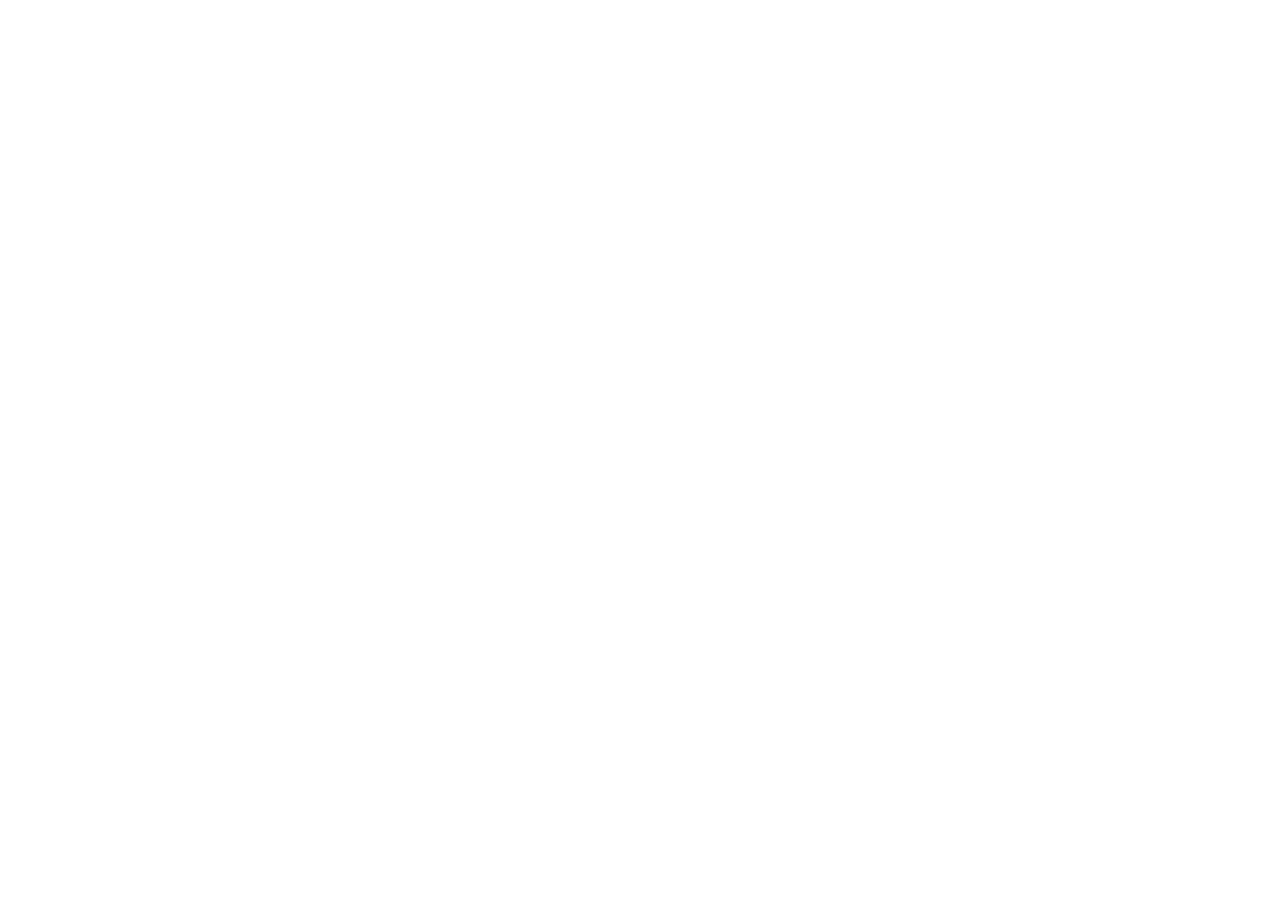
==== index.html @ 1ddd17b0 "initial commit" ====
<!doctype html>
<html>
<head>
	<meta charset="utf-8">
	<title>Template</title>
	<meta name="viewport" content="width=device-width, initial-scale=1">
	<meta name="format-detection" content="telephone=no">
	<!-- theme color for android 5.0 -->
	<meta name="theme-color" content="#fff"> 
	<!-- <meta name="viewport" content="width=1200"> -->
	<!-- <meta name="viewport" content="initial-scale=1, user-scalable=no"> -->
	<link rel="stylesheet" media="all" href="css/screen.css" >
	<!--[if IE]><script src="js/html5shiv.js"></script><![endif]-->
</head>
<body>
<!-- BEGIN  out-->
<div class="out">

</div>
<!-- END out-->
<!-- load scripts -->
<script src="js/lib/head.js" data-headjs-load="js/init.js"></script>
</body>
</html>
---- css/screen.css ----
html, body, div, span, applet, object, iframe, h1, h2, h3, h4, h5, h6, p, blockquote, pre, a, abbr, acronym, address, big, cite, code, del, dfn, em, img, ins, kbd, q, s, samp, small, strike, strong, sub, sup, tt, var, b, u, i, center, dl, dt, dd, ol, ul, li, fieldset, form, label, legend, table, caption, tbody, tfoot, thead, tr, th, td, article, aside, canvas, details, embed, figure, figcaption, footer, header, hgroup, menu, nav, output, ruby, section, summary, time, mark, audio, video { margin: 0; padding: 0; border: 0; vertical-align: baseline; }

body, html { height: 100%; }

img, fieldset, a img { border: none; }

input[type="text"], input[type="email"], input[type="tel"], textarea { -webkit-appearance: none; }

input[type="submit"], button { cursor: pointer; }
input[type="submit"]::-moz-focus-inner, button::-moz-focus-inner { padding: 0; border: 0; }

textarea { overflow: auto; }

input, button { margin: 0; padding: 0; border: 0; }

div, input, textarea, select, button, h1, h2, h3, h4, h5, h6, a, span, a:focus { outline: none; }

ul, ol { list-style-type: none; }

@media only screen and (min-device-width: 320px) and (max-device-width: 480px) { * { -webkit-text-size-adjust: none; } }
table { border-spacing: 0; border-collapse: collapse; width: 100%; }

body { font-family: Arial, sans-serif; font-size: 12px; line-height: 1.4; }

.l { *zoom: 1; }
.l:after { content: " "; display: table; clear: both; }
.l .l-col1 { float: left; width: 20%; }
.l .l-col2 { float: right; width: 70%; }
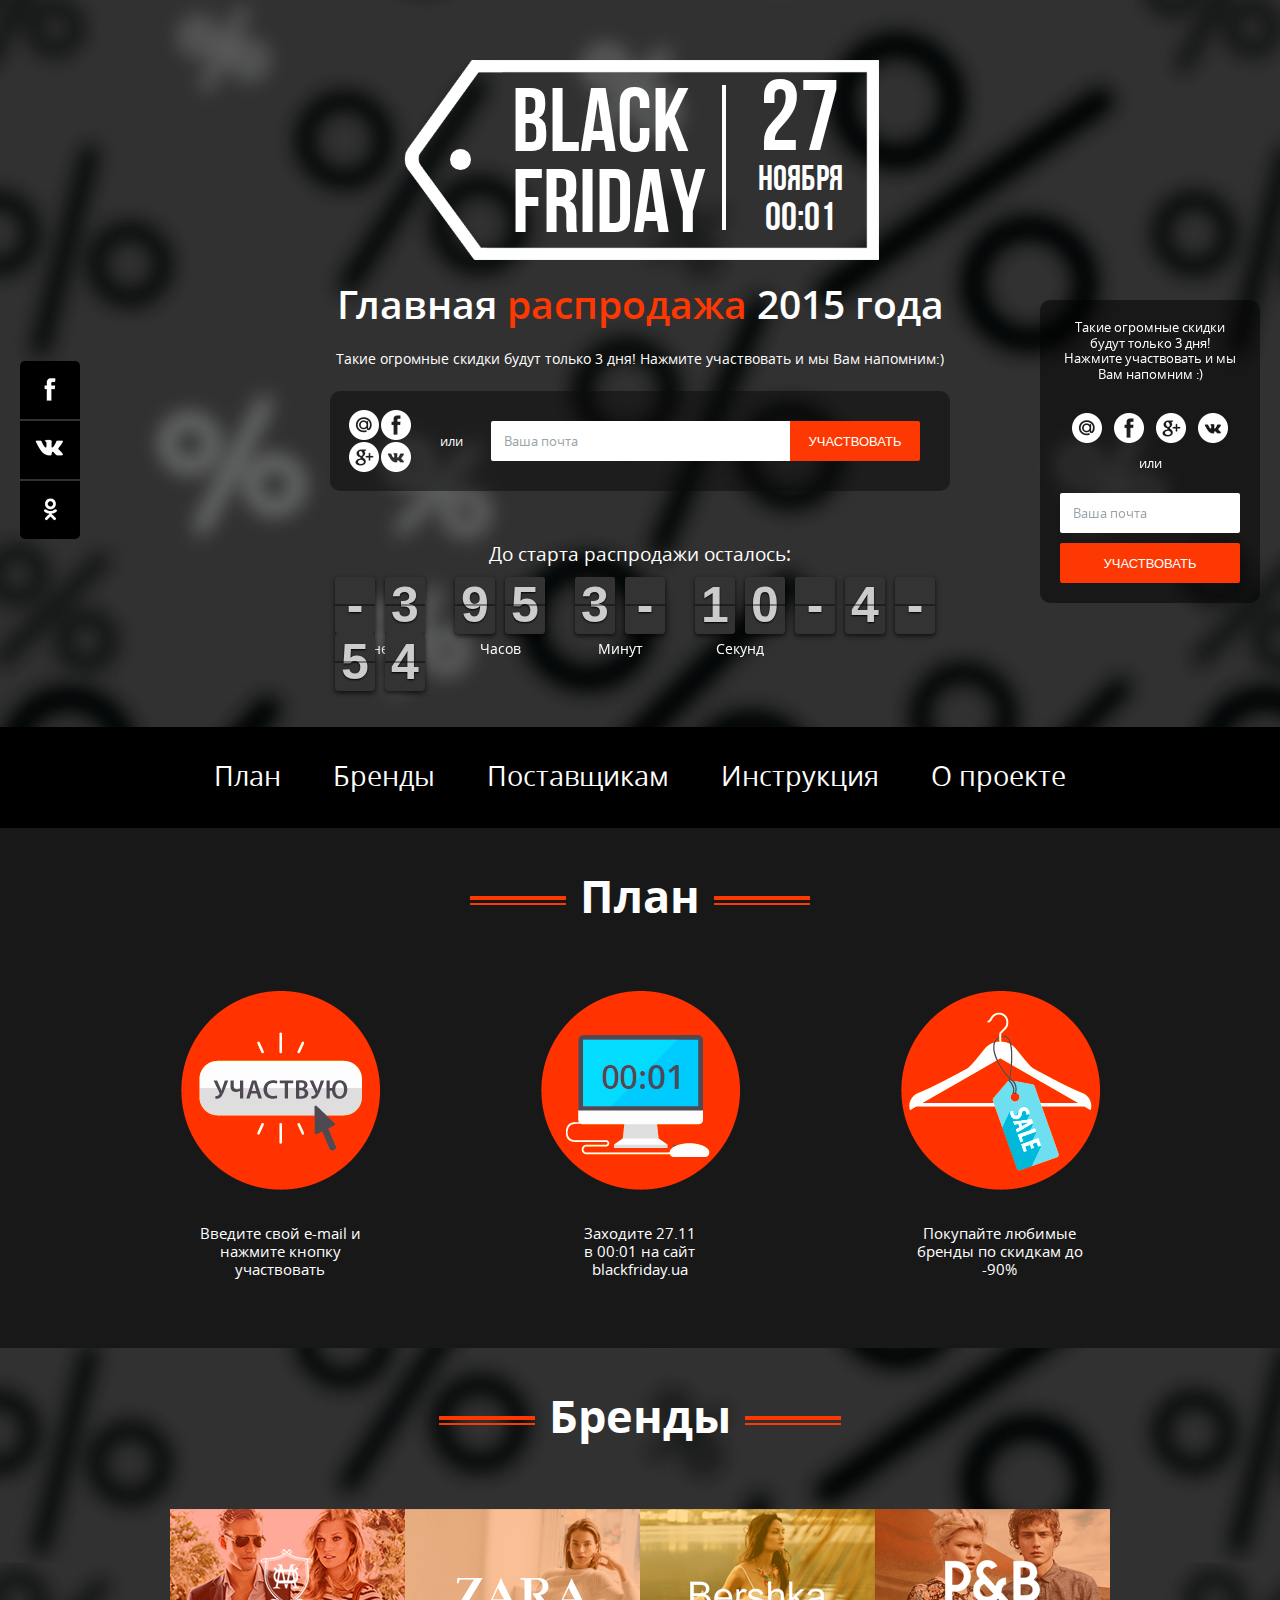
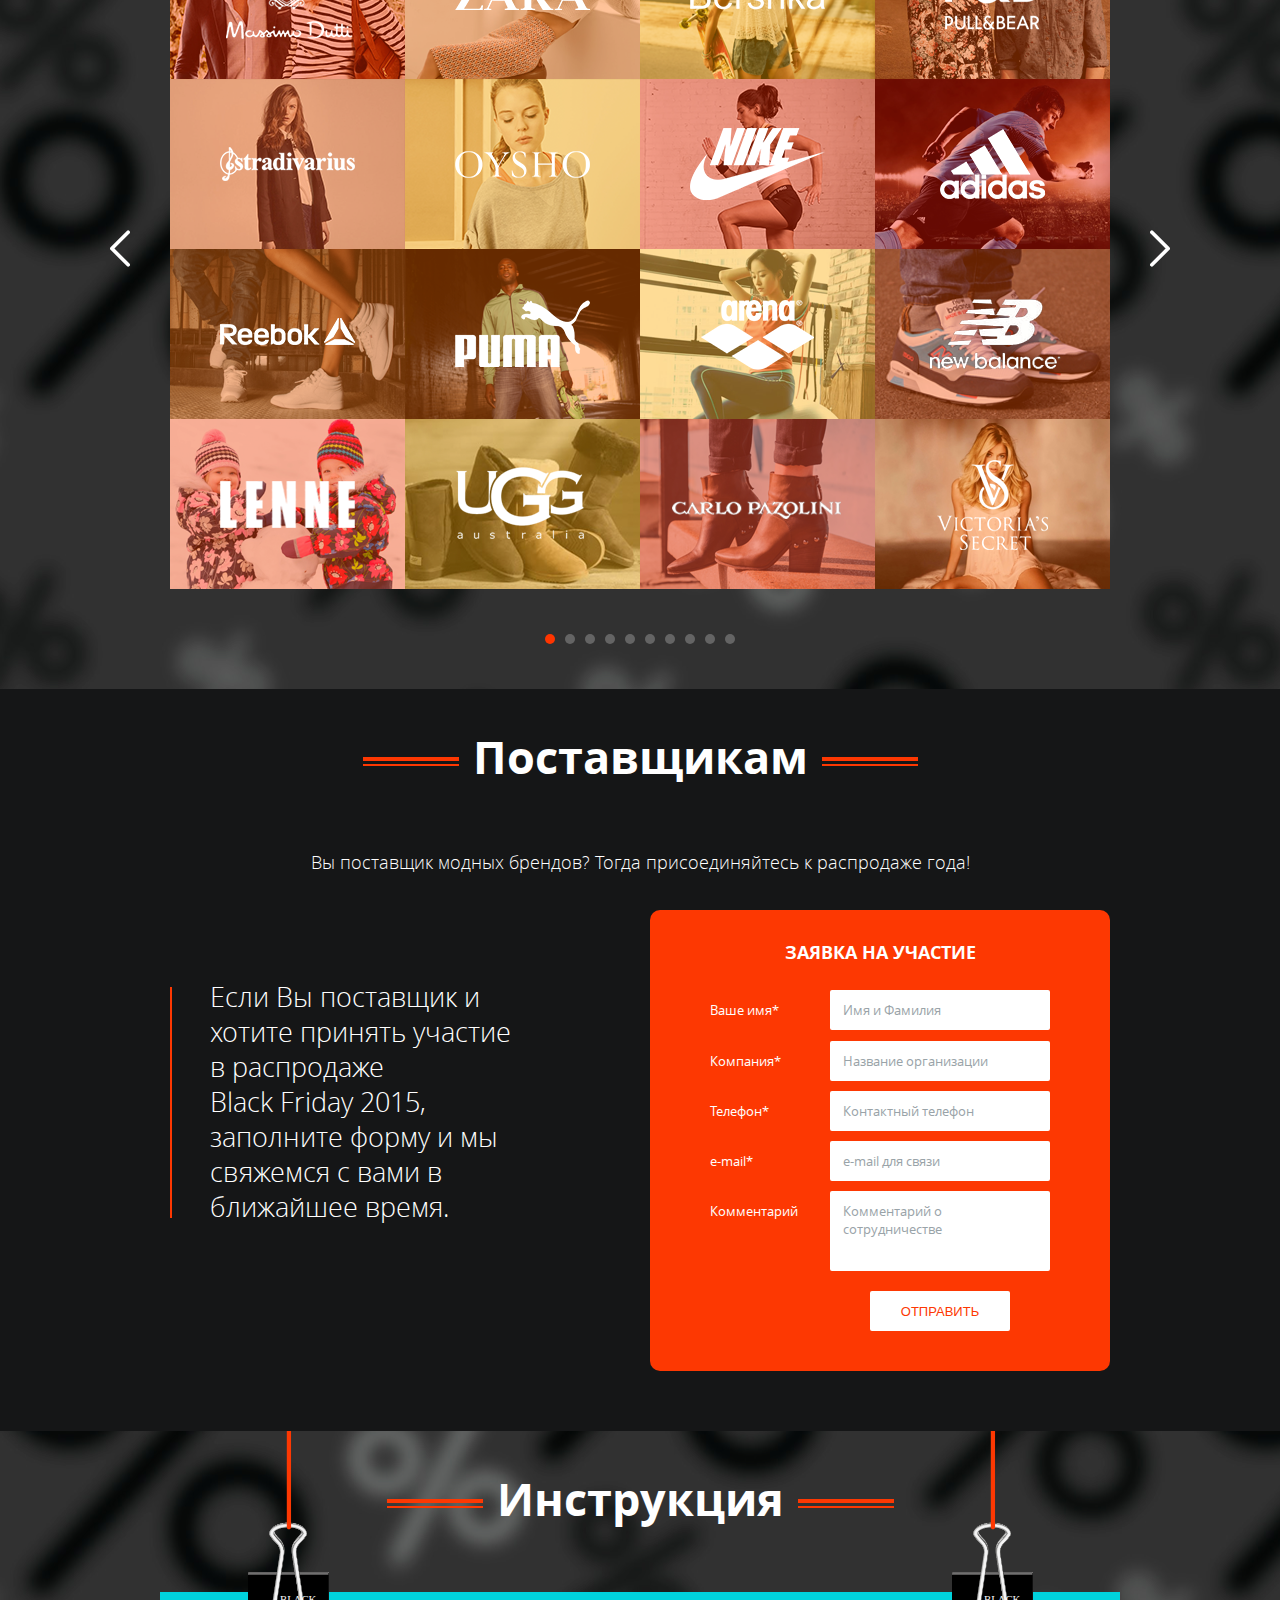
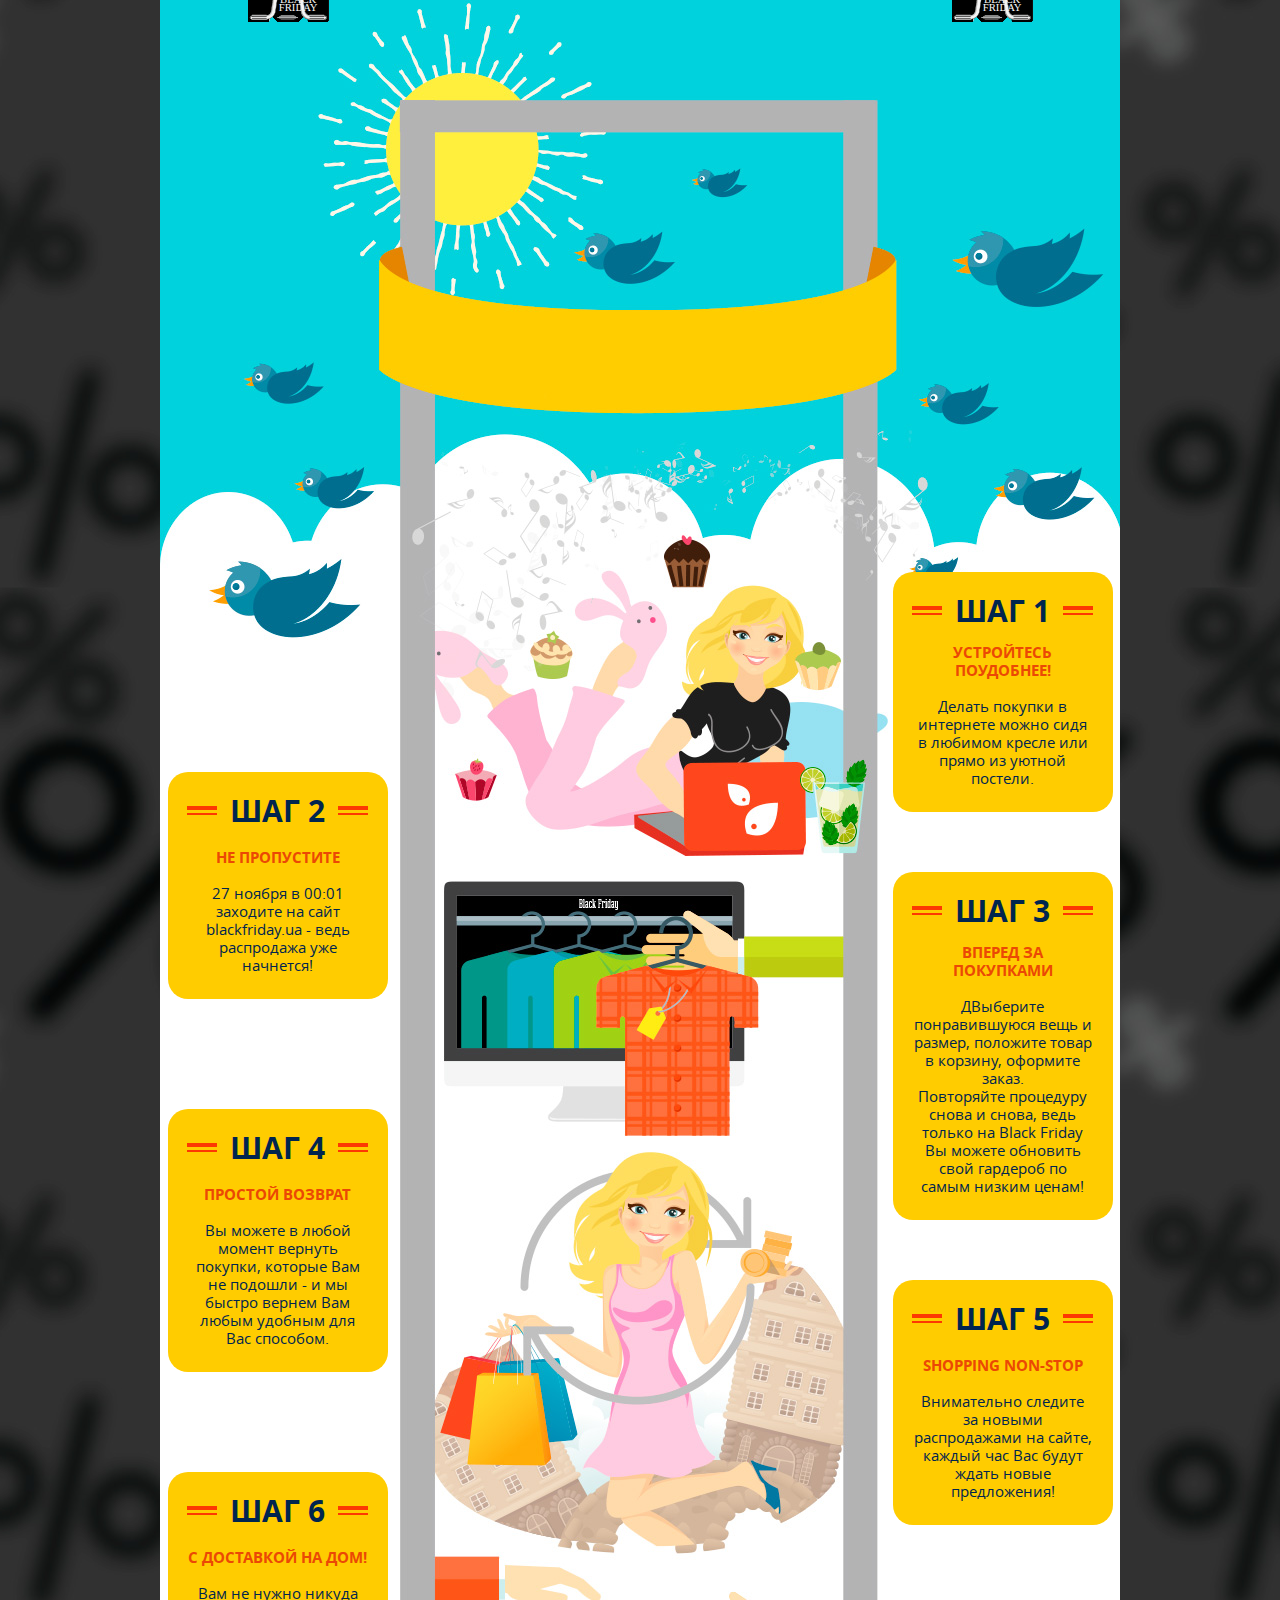
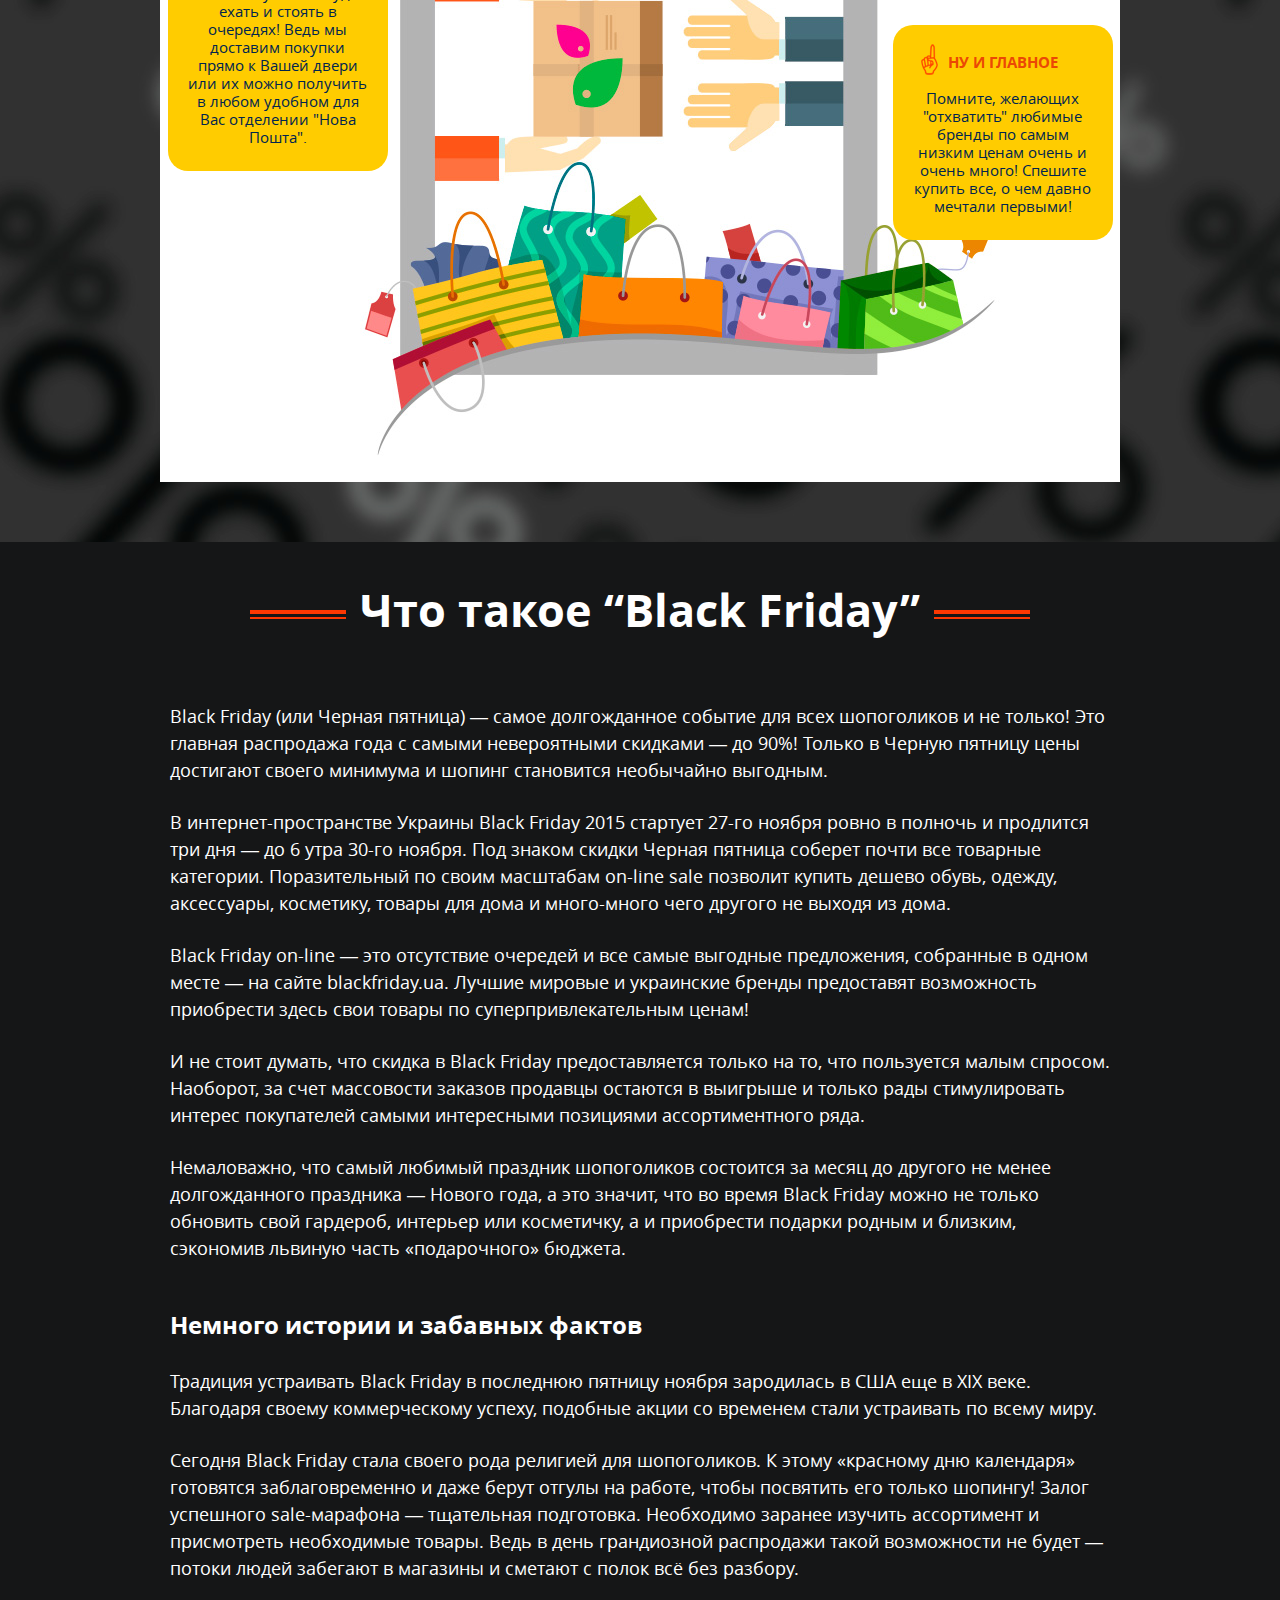
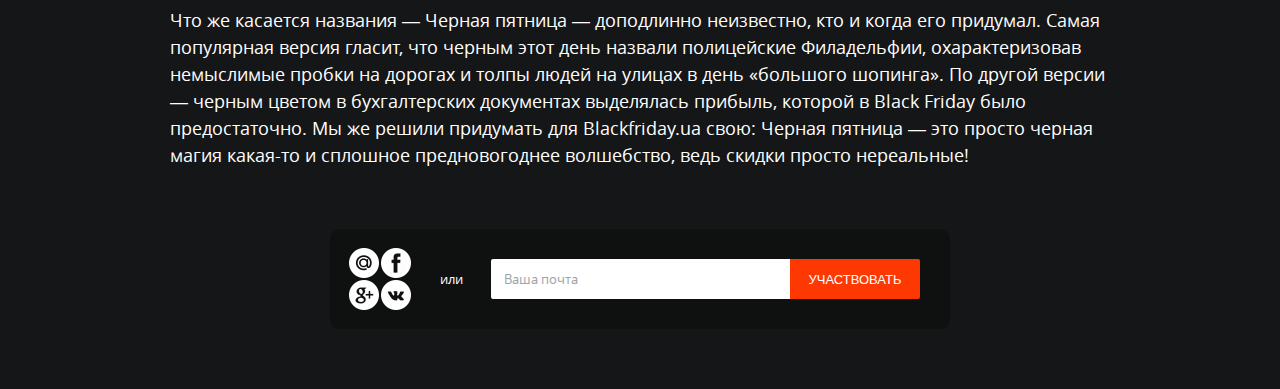
==== commit e40cca39: "upd" ====
--- a/index.html
+++ b/index.html
@@ -9,13 +9,1302 @@
 	<meta name="theme-color" content="#fff"> 
 	<!-- <meta name="viewport" content="width=1200"> -->
 	<!-- <meta name="viewport" content="initial-scale=1, user-scalable=no"> -->
+	<link rel="stylesheet" media="all" href="css/flipclock.css" >
 	<link rel="stylesheet" media="all" href="css/screen.css" >
 	<!--[if IE]><script src="js/html5shiv.js"></script><![endif]-->
 </head>
 <body>
 <!-- BEGIN  out-->
 <div class="out">
+	<section class="promo js-anchor">
+		<div class="inner">
+			<div class="sticker">
+				<div class="sticker__inner">
+					<span class="sticker__text">Black<br>friday</span>
+					<div class="sticker__info">
+						<span>27</span>
+						<small>ноября</small>
+						<time>00:01</time>
+					</div>
+				</div>				
+			</div>
+			<div class="promo__inner">
+				<div class="promo__title">Главная <span>распродажа</span> 2015 года</div>
+				<p>Такие огромные скидки будут только 3 дня! Нажмите участвовать и мы Вам напомним:)</p>
+				<div class="share">
+					<div class="share__social">
+						<ul class="social">
+							<li><a href="#" class="is-mail"></a></li>
+							<li><a href="#" class="is-fb"></a></li>
+							<li><a href="#" class="is-gp"></a></li>
+							<li><a href="#" class="is-vk"></a></li>
+						</ul>						
+						<span class="share__label">или</span>
+					</div>					
+					<div class="share__form">
+						<form action="">
+							<input type="text" class="input" placeholder="Ваша почта">
+							<button class="btn btn_orange">Участвовать</button>
+						</form>
+					</div>
+				</div>
+				<div class="m-counter">
+					<span class="m-counter__text">До старта распродажи осталось:</span>
+					<div class="m-counter__timer">
+						<div class="js-clock"></div>
+					</div>
+				</div>
+			</div>
+		</div>
+	</section>
+	<header class="header js-fixed-nav">
+		<div class="header__inner js-fixed-nav-in">
+			<nav class="nav">
+				<ul>
+					<li><a href="#" class="js-anchor-link" data-id="plans">План</a></li>
+					<li><a href="#" class="js-anchor-link" data-id="brends">Бренды</a></li>
+					<li><a href="#" class="js-anchor-link" data-id="provider">Поставщикам</a></li>
+					<li><a href="#" class="js-anchor-link" data-id="instruction">Инструкция</a></li>
+					<li><a href="#" class="js-anchor-link" data-id="info">О проекте</a></li>
+				</ul>
+			</nav>
+		</div>
+	</header>
+	<section class="plans js-anchor" data-anchor="plans">
+		<div class="inner">
+			<div class="title"><span>План</span></div>
+			<ul class="plans__info">
+				<li>
+					<i class="is-btn"></i>
+					<span>Введите свой e-mail и нажмите кнопку участвовать</span>
+				</li>
+				<li>
+					<i class="is-site"></i>
+					<span>Заходите 27.11</span>
+					<span>в 00:01 на сайт blackfriday.ua</span>
+				</li>
+				<li>
+					<i class="is-sale"></i>
+					<span>Покупайте любимые бренды по скидкам до -90%</span>
+				</li>
+			</ul>
+		</div>
+	</section>
+	<section class="brends js-anchor" data-anchor="brends">
+		<div class="inner">			
+			<div class="title"><span>Бренды</span></div>
+			<div class="slider js-slider">
+				<div class="slide">
+					<div class="partner">
+						<a href="#" class="partner__inner">
+							<img data-lazy="img/1. Massimo Dutti.png" alt="">
+							<div class="partner__center"><i class="is-dutti"></i></div>
+						</a>
+					</div>
+					<div class="partner">
+						<a href="#" class="partner__inner">
+							<img data-lazy="img/5. Stradivarius.png" alt="">
+							<div class="partner__center"><i class="is-stradivarius"></i></div>
+						</a>
+					</div>
+					<div class="partner">
+						<a href="#" class="partner__inner">
+							<img data-lazy="img/9. Reebok.png" alt="">
+							<div class="partner__center"><i class="is-reebok"></i></div>
+						</a>
+					</div>
+					<div class="partner">
+						<a href="#" class="partner__inner">
+							<img data-lazy="img/13.Lenne.png" alt="">
+							<div class="partner__center"><i class="is-lenne"></i></div>
+						</a>
+					</div>
+				</div>
+				<div class="slide">
+					<div class="partner">
+						<a href="#" class="partner__inner">
+							<img data-lazy="img/2. Zara.png" alt="">
+							<div class="partner__center"><i class="is-zara"></i></div>
+						</a>
+					</div>
+					<div class="partner">
+						<a href="#" class="partner__inner">
+							<img data-lazy="img/6.Oysho.png" alt="">
+							<div class="partner__center"><i class="is-oysho"></i></div>
+						</a>
+					</div>
+					<div class="partner">
+						<a href="#" class="partner__inner">
+							<img data-lazy="img/10. Puma.png" alt="">
+							<div class="partner__center"><i class="is-puma"></i></div>
+						</a>
+					</div>
+					<div class="partner">
+						<a href="#" class="partner__inner">
+							<img data-lazy="img/14. Ugg australia.png" alt="">
+							<div class="partner__center"><i class="is-ugg"></i></div>
+						</a>
+					</div>
+				</div>
+				<div class="slide">
+					<div class="partner">
+						<a href="#" class="partner__inner">
+							<img data-lazy="img/3. Bershka.png" alt="">
+							<div class="partner__center"><i class="is-bershka"></i></div>
+						</a>
+					</div>
+					<div class="partner">
+						<a href="#" class="partner__inner">
+							<img data-lazy="img/7.Nike.png" alt="">
+							<div class="partner__center"><i class="is-nike"></i></div>
+						</a>
+					</div>
+					<div class="partner">
+						<a href="#" class="partner__inner">
+							<img data-lazy="img/11. Arena.png" alt="">
+							<div class="partner__center"><i class="is-arena"></i></div>
+						</a>
+					</div>
+					<div class="partner">
+						<a href="#" class="partner__inner">
+							<img data-lazy="img/15. Carlo Pazolini.png" alt="">
+							<div class="partner__center"><i class="is-carlo"></i></div>
+						</a>
+					</div>
+				</div>
+				<div class="slide">
+					<div class="partner">
+						<a href="#" class="partner__inner">
+							<img data-lazy="img/4.Pull & Bear.png" alt="">
+							<div class="partner__center"><i class="is-pb"></i></div>
+						</a>
+					</div>
+					<div class="partner">
+						<a href="#" class="partner__inner">
+							<img data-lazy="img/8. Adidas.png" alt="">
+							<div class="partner__center"><i class="is-adidas"></i></div>
+						</a>
+					</div>
+					<div class="partner">
+						<a href="#" class="partner__inner">
+							<img data-lazy="img/12. New Balance.png" alt="">
+							<div class="partner__center"><i class="is-nb"></i></div>
+						</a>
+					</div>
+					<div class="partner">
+						<a href="#" class="partner__inner">
+							<img data-lazy="img/16. Victoria's Secret.png" alt="">
+							<div class="partner__center"><i class="is-secret"></i></div>
+						</a>
+					</div>
+				</div>
+				<div class="slide">
+					<div class="partner">
+						<a href="#" class="partner__inner">
+							<img data-lazy="img/1. Piazza Italia.png" alt="">
+							<div class="partner__center"><i class="is-piazza"></i></div>
+						</a>
+					</div>
+					<div class="partner">
+						<a href="#" class="partner__inner">
+							<img data-lazy="img/5. Abercrombie _ Fitch.png" alt="">
+							<div class="partner__center"><i class="is-abercrombie"></i></div>
+						</a>
+					</div>
+					<div class="partner">
+						<a href="#" class="partner__inner">
+							<img data-lazy="img/9. Loreal.png" alt="">
+							<div class="partner__center"><i class="is-loreal"></i></div>
+						</a>
+					</div>
+					<div class="partner">
+						<a href="#" class="partner__inner">
+							<img data-lazy="img/13. Crocs.png" alt="">
+							<div class="partner__center"><i class="is-crocs"></i></div>
+						</a>
+					</div>
+				</div>
+				<div class="slide">
+					<div class="partner">
+						<a href="#" class="partner__inner">
+							<img data-lazy="img/2. Chicco.png" alt="">
+							<div class="partner__center"><i class="is-chicco"></i></div>
+						</a>
+					</div>
+					<div class="partner">
+						<a href="#" class="partner__inner">
+							<img data-lazy="img/6. Sassofono.png" alt="">
+							<div class="partner__center"><i class="is-sassofono"></i></div>
+						</a>
+					</div>
+					<div class="partner">
+						<a href="#" class="partner__inner">
+							<img data-lazy="img/10. Iren Klairie.png" alt="">
+							<div class="partner__center"><i class="is-iren"></i></div>
+						</a>
+					</div>
+					<div class="partner">
+						<a href="#" class="partner__inner">
+							<img data-lazy="img/14. Collumbia.png" alt="">
+							<div class="partner__center"><i class="is-collumbia"></i></div>
+						</a>
+					</div>
+				</div>
+				<div class="slide">
+					<div class="partner">
+						<a href="#" class="partner__inner">
+							<img data-lazy="img/3. timberland.png" alt="">
+							<div class="partner__center"><i class="is-timberland"></i></div>
+						</a>
+					</div>
+					<div class="partner">
+						<a href="#" class="partner__inner">
+							<img data-lazy="img/7. Intertop.png" alt="">
+							<div class="partner__center"><i class="is-intertop"></i></div>
+						</a>
+					</div>
+					<div class="partner">
+						<a href="#" class="partner__inner">
+							<img data-lazy="img/11. a.Tan.png" alt="">
+							<div class="partner__center"><i class="is-tan"></i></div>
+						</a>
+					</div>
+					<div class="partner">
+						<a href="#" class="partner__inner">
+							<img data-lazy="img/15. Merrell.png" alt="">
+							<div class="partner__center"><i class="is-merrell"></i></div>
+						</a>
+					</div>
+				</div>
+				<div class="slide">
+					<div class="partner">
+						<a href="#" class="partner__inner">
+							<img data-lazy="img/4. Tommy Hilfiger.png" alt="">
+							<div class="partner__center"><i class="is-tommy"></i></div>
+						</a>
+					</div>
+					<div class="partner">
+						<a href="#" class="partner__inner">
+							<img data-lazy="img/8. walker.png" alt="">
+							<div class="partner__center"><i class="is-walker"></i></div>
+						</a>
+					</div>
+					<div class="partner">
+						<a href="#" class="partner__inner">
+							<img data-lazy="img/12. milavitsa.png" alt="">
+							<div class="partner__center"><i class="is-milavitsa"></i></div>
+						</a>
+					</div>
+					<div class="partner">
+						<a href="#" class="partner__inner">
+							<img data-lazy="img/16. CAT.png" alt="">
+							<div class="partner__center"><i class="is-cat"></i></div>
+						</a>
+					</div>
+				</div>
+				<div class="slide">
+					<div class="partner">
+						<a href="#" class="partner__inner">
+							<img data-lazy="img/1. Tally Weijl.png" alt="">
+							<div class="partner__center"><i class="is-tally"></i></div>
+						</a>
+					</div>
+					<div class="partner">
+						<a href="#" class="partner__inner">
+							<img data-lazy="img/5.Naturino.png" alt="">
+							<div class="partner__center"><i class="is-naturino"></i></div>
+						</a>
+					</div>
+					<div class="partner">
+						<a href="#" class="partner__inner">
+							<img data-lazy="img/9. Guess.png" alt="">
+							<div class="partner__center"><i class="is-guess"></i></div>
+						</a>
+					</div>
+					<div class="partner">
+						<a href="#" class="partner__inner">
+							<img data-lazy="img/13. Lipinskaya Brand.png" alt="">
+							<div class="partner__center"><i class="is-lb"></i></div>
+						</a>
+					</div>
+				</div>
+				<div class="slide">
+					<div class="partner">
+						<a href="#" class="partner__inner">
+							<img data-lazy="img/2. Marks _ Spencer.png" alt="">
+							<div class="partner__center"><i class="is-marks"></i></div>
+						</a>
+					</div>
+					<div class="partner">
+						<a href="#" class="partner__inner">
+							<img data-lazy="img/6. Blizzarini.png" alt="">
+							<div class="partner__center"><i class="is-blizzarini"></i></div>
+						</a>
+					</div>
+					<div class="partner">
+						<a href="#" class="partner__inner">
+							<img data-lazy="img/10. Red Valentino.png" alt="">
+							<div class="partner__center"><i class="is-red"></i></div>
+						</a>
+					</div>
+					<div class="partner">
+						<a href="#" class="partner__inner">
+							<img data-lazy="img/14. BGL.png" alt="">
+							<div class="partner__center"><i class="is-bgl"></i></div>
+						</a>
+					</div>
+				</div>
+				<div class="slide">
+					<div class="partner">
+						<a href="#" class="partner__inner">
+							<img data-lazy="img/3. Diesel.png" alt="">
+							<div class="partner__center"><i class="is-diesel"></i></div>
+						</a>
+					</div>
+					<div class="partner">
+						<a href="#" class="partner__inner">
+							<img data-lazy="img/7. LIU JO.png" alt="">
+							<div class="partner__center"><i class="is-liu"></i></div>
+						</a>
+					</div>
+					<div class="partner">
+						<a href="#" class="partner__inner">
+							<img data-lazy="img/11. Giorgio Ferretti.png" alt="">
+							<div class="partner__center"><i class="is-giorgio"></i></div>
+						</a>
+					</div>
+					<div class="partner">
+						<a href="#" class="partner__inner">
+							<img data-lazy="img/15. Arber.png" alt="">
+							<div class="partner__center"><i class="is-arber"></i></div>
+						</a>
+					</div>
+				</div>
+				<div class="slide">
+					<div class="partner">
+						<a href="#" class="partner__inner">
+							<img data-lazy="img/4. Lupilu.png" alt="">
+							<div class="partner__center"><i class="is-lupilu"></i></div>
+						</a>
+					</div>
+					<div class="partner">
+						<a href="#" class="partner__inner">
+							<img data-lazy="img/8. Emporio Armani.png" alt="">
+							<div class="partner__center"><i class="is-emporio"></i></div>
+						</a>
+					</div>
+					<div class="partner">
+						<a href="#" class="partner__inner">
+							<img data-lazy="img/12. KRISSTEL.png" alt="">
+							<div class="partner__center"><i class="is-krisstel"></i></div>
+						</a>
+					</div>
+					<div class="partner">
+						<a href="#" class="partner__inner">
+							<img data-lazy="img/16. Ice Peak.png" alt="">
+							<div class="partner__center"><i class="is-icepeak"></i></div>
+						</a>
+					</div>
+				</div>
+				<div class="slide">
+					<div class="partner">
+						<a href="#" class="partner__inner">
+							<img data-lazy="img/1. oodji.png" alt="">
+							<div class="partner__center"><i class="is-oodji"></i></div>
+						</a>
+					</div>
+					<div class="partner">
+						<a href="#" class="partner__inner">
+							<img data-lazy="img/5. Blackstone.png" alt="">
+							<div class="partner__center"><i class="is-blackstone"></i></div>
+						</a>
+					</div>
+					<div class="partner">
+						<a href="#" class="partner__inner">
+							<img data-lazy="img/9.Bvlgari.png" alt="">
+							<div class="partner__center"><i class="is-bulgari"></i></div>
+						</a>
+					</div>
+					<div class="partner">
+						<a href="#" class="partner__inner">
+							<img data-lazy="img/13. Rieker.png" alt="">
+							<div class="partner__center"><i class="is-rieker"></i></div>
+						</a>
+					</div>
+				</div>
+				<div class="slide">
+					<div class="partner">
+						<a href="#" class="partner__inner">
+							<img data-lazy="img/2. Savage.png" alt="">
+							<div class="partner__center"><i class="is-savage"></i></div>
+						</a>
+					</div>
+					<div class="partner">
+						<a href="#" class="partner__inner">
+							<img data-lazy="img/6. Vanzetti.png" alt="">
+							<div class="partner__center"><i class="is-vanzetti"></i></div>
+						</a>
+					</div>
+					<div class="partner">
+						<a href="#" class="partner__inner">
+							<img data-lazy="img/10. Versace.png" alt="">
+							<div class="partner__center"><i class="is-versace"></i></div>
+						</a>
+					</div>
+					<div class="partner">
+						<a href="#" class="partner__inner">
+							<img data-lazy="img/14. Respect.png" alt="">
+							<div class="partner__center"><i class="is-respect"></i></div>
+						</a>
+					</div>
+				</div>
+				<div class="slide">
+					<div class="partner">
+						<a href="#" class="partner__inner">
+							<img data-lazy="img/3. Waggon.png" alt="">
+							<div class="partner__center"><i class="is-waggon"></i></div>
+						</a>
+					</div>
+					<div class="partner">
+						<a href="#" class="partner__inner">
+							<img data-lazy="img/7. _ Other stories.png" alt="">
+							<div class="partner__center"><i class="is-other"></i></div>
+						</a>
+					</div>
+					<div class="partner">
+						<a href="#" class="partner__inner">
+							<img data-lazy="img/11. Enna Levoni.png" alt="">
+							<div class="partner__center"><i class="is-levoni"></i></div>
+						</a>
+					</div>
+					<div class="partner">
+						<a href="#" class="partner__inner">
+							<img data-lazy="img/15. ERKE.png" alt="">
+							<div class="partner__center"><i class="is-erke"></i></div>
+						</a>
+					</div>
+				</div>
+				<div class="slide">
+					<div class="partner">
+						<a href="#" class="partner__inner">
+							<img data-lazy="img/4. plato.png" alt="">
+							<div class="partner__center"><i class="is-plato"></i></div>
+						</a>
+					</div>
+					<div class="partner">
+						<a href="#" class="partner__inner">
+							<img data-lazy="img/8. Cos.png" alt="">
+							<div class="partner__center"><i class="is-cos"></i></div>
+						</a>
+					</div>
+					<div class="partner">
+						<a href="#" class="partner__inner">
+							<img data-lazy="img/12. Sauconi.png" alt="">
+							<div class="partner__center"><i class="is-sauconi"></i></div>
+						</a>
+					</div>
+					<div class="partner">
+						<a href="#" class="partner__inner">
+							<img data-lazy="img/16. Tamaris.png" alt="">
+							<div class="partner__center"><i class="is-tamaris"></i></div>
+						</a>
+					</div>
+				</div>
+				<div class="slide">
+					<div class="partner">
+						<a href="#" class="partner__inner">
+							<img data-lazy="img/1. miss sixty.png" alt="">
+							<div class="partner__center"><i class="is-miss"></i></div>
+						</a>
+					</div>
+					<div class="partner">
+						<a href="#" class="partner__inner">
+							<img data-lazy="img/5.Luminarc.png" alt="">
+							<div class="partner__center"><i class="is-luminarc"></i></div>
+						</a>
+					</div>
+					<div class="partner">
+						<a href="#" class="partner__inner">
+							<img data-lazy="img/9. Jhiva.png" alt="">
+							<div class="partner__center"><i class="is-jhiva"></i></div>
+						</a>
+					</div>
+					<div class="partner">
+						<a href="#" class="partner__inner">
+							<img data-lazy="img/9. Loreal.png" alt="">
+							<div class="partner__center"><i class="is-jadea"></i></div>
+						</a>
+					</div>
+				</div>
+				<div class="slide">
+					<div class="partner">
+						<a href="#" class="partner__inner">
+							<img data-lazy="img/2. Madoc.png" alt="">
+							<div class="partner__center"><i class="is-madoc"></i></div>
+						</a>
+					</div>
+					<div class="partner">
+						<a href="#" class="partner__inner">
+							<img data-lazy="img/6. Berghoff.png" alt="">
+							<div class="partner__center"><i class="is-berghoff"></i></div>
+						</a>
+					</div>
+					<div class="partner">
+						<a href="#" class="partner__inner">
+							<img data-lazy="img/10. Mustang.png" alt="">
+							<div class="partner__center"><i class="is-mustang"></i></div>
+						</a>
+					</div>
+					<div class="partner">
+						<a href="#" class="partner__inner">
+							<img data-lazy="img/14. Intimissim.png" alt="">
+							<div class="partner__center"><i class="is-intimissim"></i></div>
+						</a>
+					</div>
+				</div>
+				<div class="slide">
+					<div class="partner">
+						<a href="#" class="partner__inner">
+							<img data-lazy="img/3. Leather Country.png" alt="">
+							<div class="partner__center"><i class="is-leather"></i></div>
+						</a>
+					</div>
+					<div class="partner">
+						<a href="#" class="partner__inner">
+							<img data-lazy="img/7. Raslov.png" alt="">
+							<div class="partner__center"><i class="is-raslov"></i></div>
+						</a>
+					</div>
+					<div class="partner">
+						<a href="#" class="partner__inner">
+							<img data-lazy="img/11. Primal.png" alt="">
+							<div class="partner__center"><i class="is-primal"></i></div>
+						</a>
+					</div>
+					<div class="partner">
+						<a href="#" class="partner__inner">
+							<img data-lazy="img/15. VDone.png" alt="">
+							<div class="partner__center"><i class="is-vdone"></i></div>
+						</a>
+					</div>
+				</div>
+				<div class="slide">
+					<div class="partner">
+						<a href="#" class="partner__inner">
+							<img data-lazy="img/4. Jo' By Julia.png" alt="">
+							<div class="partner__center"><i class="is-julia"></i></div>
+						</a>
+					</div>
+					<div class="partner">
+						<a href="#" class="partner__inner">
+							<img data-lazy="img/8. Valery tex.png" alt="">
+							<div class="partner__center"><i class="is-valery"></i></div>
+						</a>
+					</div>
+					<div class="partner">
+						<a href="#" class="partner__inner">
+							<img data-lazy="img/12. Princess.png" alt="">
+							<div class="partner__center"><i class="is-princess"></i></div>
+						</a>
+					</div>
+					<div class="partner">
+						<a href="#" class="partner__inner">
+							<img data-lazy="img/16. Levi's.png" alt="">
+							<div class="partner__center"><i class="is-levis"></i></div>
+						</a>
+					</div>
+				</div>
+				<div class="slide">
+					<div class="partner">
+						<a href="#" class="partner__inner">
+							<img data-lazy="img/1.  Diva's.png" alt="">
+							<div class="partner__center"><i class="is-diva"></i></div>
+						</a>
+					</div>
+					<div class="partner">
+						<a href="#" class="partner__inner">
+							<img data-lazy="img/5. Keddo.png" alt="">
+							<div class="partner__center"><i class="is-keddo"></i></div>
+						</a>
+					</div>
+					<div class="partner">
+						<a href="#" class="partner__inner">
+							<img data-lazy="img/9. Devision.png" alt="">
+							<div class="partner__center"><i class="is-devision"></i></div>
+						</a>
+					</div>
+					<div class="partner">
+						<a href="#" class="partner__inner">
+							<img data-lazy="img/13. Karee.png" alt="">
+							<div class="partner__center"><i class="is-karree"></i></div>
+						</a>
+					</div>
+				</div>
+				<div class="slide">
+					<div class="partner">
+						<a href="#" class="partner__inner">
+							<img data-lazy="img/2. Elisabetta Frahchi.png" alt="">
+							<div class="partner__center"><i class="is-franchi"></i></div>
+						</a>
+					</div>
+					<div class="partner">
+						<a href="#" class="partner__inner">
+							<img data-lazy="img/6. Polaroid.png" alt="">
+							<div class="partner__center"><i class="is-polaroid"></i></div>
+						</a>
+					</div>
+					<div class="partner">
+						<a href="#" class="partner__inner">
+							<img data-lazy="img/10.George Krutienko.png" alt="">
+							<div class="partner__center"><i class="is-george"></i></div>
+						</a>
+					</div>
+					<div class="partner">
+						<a href="#" class="partner__inner">
+							<img data-lazy="img/14. MTF.png" alt="">
+							<div class="partner__center"><i class="is-mtf"></i></div>
+						</a>
+					</div>
+				</div>
+				<div class="slide">
+					<div class="partner">
+						<a href="#" class="partner__inner">
+							<img data-lazy="img/3. Sebastiano.png" alt="">
+							<div class="partner__center"><i class="is-sebastiano"></i></div>
+						</a>
+					</div>
+					<div class="partner">
+						<a href="#" class="partner__inner">
+							<img data-lazy="img/7. Undo.png" alt="">
+							<div class="partner__center"><i class="is-undo"></i></div>
+						</a>
+					</div>
+					<div class="partner">
+						<a href="#" class="partner__inner">
+							<img data-lazy="img/11. Palvira.png" alt="">
+							<div class="partner__center"><i class="is-palvira"></i></div>
+						</a>
+					</div>
+					<div class="partner">
+						<a href="#" class="partner__inner">
+							<img data-lazy="img/15. Проминь-.png" alt="">
+							<div class="partner__center"><i class="is-promin"></i></div>
+						</a>
+					</div>
+				</div>
+				<div class="slide">
+					<div class="partner">
+						<a href="#" class="partner__inner">
+							<img data-lazy="img/4. Missoni.png" alt="">
+							<div class="partner__center"><i class="is-missoni"></i></div>
+						</a>
+					</div>
+					<div class="partner">
+						<a href="#" class="partner__inner">
+							<img data-lazy="img/8. Eze.png" alt="">
+							<div class="partner__center"><i class="is-eze"></i></div>
+						</a>
+					</div>
+					<div class="partner">
+						<a href="#" class="partner__inner">
+							<img data-lazy="img/12. El-Mira.png" alt="">
+							<div class="partner__center"><i class="is-elmira"></i></div>
+						</a>
+					</div>
+					<div class="partner">
+						<a href="#" class="partner__inner">
+							<img data-lazy="img/16.  PHILIPPE MATIGNON.png" alt="">
+							<div class="partner__center"><i class="is-philippe"></i></div>
+						</a>
+					</div>
+				</div>
+				<div class="slide">
+					<div class="partner">
+						<a href="#" class="partner__inner">
+							<img data-lazy="img/1. Kilah.png" alt="">
+							<div class="partner__center"><i class="is-kilah"></i></div>
+						</a>
+					</div>
+					<div class="partner">
+						<a href="#" class="partner__inner">
+							<img data-lazy="img/5. Rinascimento.png" alt="">
+							<div class="partner__center"><i class="is-rina"></i></div>
+						</a>
+					</div>
+					<div class="partner">
+						<a href="#" class="partner__inner">
+							<img data-lazy="img/9. Ruta-S-.png" alt="">
+							<div class="partner__center"><i class="is-ruta"></i></div>
+						</a>
+					</div>
+					<div class="partner">
+						<a href="#" class="partner__inner">
+							<img data-lazy="img/13. Issa plus.png" alt="">
+							<div class="partner__center"><i class="is-issa"></i></div>
+						</a>
+					</div>
+				</div>
+				<div class="slide">
+					<div class="partner">
+						<a href="#" class="partner__inner">
+							<img data-lazy="img/2. Energie.png" alt="">
+							<div class="partner__center"><i class="is-energie"></i></div>
+						</a>
+					</div>
+					<div class="partner">
+						<a href="#" class="partner__inner">
+							<img data-lazy="img/6. Home Line.png" alt="">
+							<div class="partner__center"><i class="is-homeline"></i></div>
+						</a>
+					</div>
+					<div class="partner">
+						<a href="#" class="partner__inner">
+							<img data-lazy="img/10. Chasovnikova.png" alt="">
+							<div class="partner__center"><i class="is-chasovnikova"></i></div>
+						</a>
+					</div>
+					<div class="partner">
+						<a href="#" class="partner__inner">
+							<img data-lazy="img/14. Time of style.png" alt="">
+							<div class="partner__center"><i class="is-time"></i></div>
+						</a>
+					</div>
+				</div>
+				<div class="slide">
+					<div class="partner">
+						<a href="#" class="partner__inner">
+							<img data-lazy="img/3. Timex.png" alt="">
+							<div class="partner__center"><i class="is-timex"></i></div>
+						</a>
+					</div>
+					<div class="partner">
+						<a href="#" class="partner__inner">
+							<img data-lazy="img/7. Eleonora Pucci.png" alt="">
+							<div class="partner__center"><i class="is-eleonora"></i></div>
+						</a>
+					</div>
+					<div class="partner">
+						<a href="#" class="partner__inner">
+							<img data-lazy="img/11. Angel Bestov.png" alt="">
+							<div class="partner__center"><i class="is-angel"></i></div>
+						</a>
+					</div>
+					<div class="partner">
+						<a href="#" class="partner__inner">
+							<img data-lazy="img/15. Tony Perotti.png" alt="">
+							<div class="partner__center"><i class="is-tony"></i></div>
+						</a>
+					</div>
+				</div>
+				<div class="slide">
+					<div class="partner">
+						<a href="#" class="partner__inner">
+							<img data-lazy="img/4. Сalzedonia.png" alt="">
+							<div class="partner__center"><i class="is-calzedonia"></i></div>
+						</a>
+					</div>
+					<div class="partner">
+						<a href="#" class="partner__inner">
+							<img data-lazy="img/8. Fabio Monti.png" alt="">
+							<div class="partner__center"><i class="is-fabio"></i></div>
+						</a>
+					</div>
+					<div class="partner">
+						<a href="#" class="partner__inner">
+							<img data-lazy="img/12. Florens.png" alt="">
+							<div class="partner__center"><i class="is-florens"></i></div>
+						</a>
+					</div>
+					<div class="partner">
+						<a href="#" class="partner__inner">
+							<img data-lazy="img/16. Fifi Lakres.png" alt="">
+							<div class="partner__center"><i class="is-fifi"></i></div>
+						</a>
+					</div>
+				</div>
+				<div class="slide">
+					<div class="partner">
+						<a href="#" class="partner__inner">
+							<img data-lazy="img/1. Arizona.png" alt="">
+							<div class="partner__center"><i class="is-arizona"></i></div>
+						</a>
+					</div>
+					<div class="partner">
+						<a href="#" class="partner__inner">
+							<img data-lazy="img/5. Berenis.png" alt="">
+							<div class="partner__center"><i class="is-berenis"></i></div>
+						</a>
+					</div>
+					<div class="partner">
+						<a href="#" class="partner__inner">
+							<img data-lazy="img/9. Gatta.png" alt="">
+							<div class="partner__center"><i class="is-gatta"></i></div>
+						</a>
+					</div>
+					<div class="partner">
+						<a href="#" class="partner__inner">
+							<img data-lazy="img/13. Divers.png" alt="">
+							<div class="partner__center"><i class="is-divers"></i></div>
+						</a>
+					</div>
+				</div>
+				<div class="slide">
+					<div class="partner">
+						<a href="#" class="partner__inner">
+							<img data-lazy="img/2. Joseph Joseph.png" alt="">
+							<div class="partner__center"><i class="is-joseph"></i></div>
+						</a>
+					</div>
+					<div class="partner">
+						<a href="#" class="partner__inner">
+							<img data-lazy="img/6. Lemon.png" alt="">
+							<div class="partner__center"><i class="is-lemon"></i></div>
+						</a>
+					</div>
+					<div class="partner">
+						<a href="#" class="partner__inner">
+							<img data-lazy="img/10. Levante.png" alt="">
+							<div class="partner__center"><i class="is-levante"></i></div>
+						</a>
+					</div>
+					<div class="partner">
+						<a href="#" class="partner__inner">
+							<img data-lazy="img/14. Prime Shoes.png" alt="">
+							<div class="partner__center"><i class="is-prime"></i></div>
+						</a>
+					</div>
+				</div>
+				<div class="slide">
+					<div class="partner">
+						<a href="#" class="partner__inner">
+							<img data-lazy="img/3. CMC.png" alt="">
+							<div class="partner__center"><i class="is-cmc"></i></div>
+						</a>
+					</div>
+					<div class="partner">
+						<a href="#" class="partner__inner">
+							<img data-lazy="img/7. Majaly.png" alt="">
+							<div class="partner__center"><i class="is-majaly"></i></div>
+						</a>
+					</div>
+					<div class="partner">
+						<a href="#" class="partner__inner">
+							<img data-lazy="img/11. Guilia.png" alt="">
+							<div class="partner__center"><i class="is-giulia"></i></div>
+						</a>
+					</div>
+					<div class="partner">
+						<a href="#" class="partner__inner">
+							<img data-lazy="img/15. Broni.png" alt="">
+							<div class="partner__center"><i class="is-broni"></i></div>
+						</a>
+					</div>
+				</div>
+				<div class="slide">
+					<div class="partner">
+						<a href="#" class="partner__inner">
+							<img data-lazy="img/4. Delfin Collection.png" alt="">
+							<div class="partner__center"><i class="is-delfin"></i></div>
+						</a>
+					</div>
+					<div class="partner">
+						<a href="#" class="partner__inner">
+							<img data-lazy="img/8.  Conte.png" alt="">
+							<div class="partner__center"><i class="is-conte"></i></div>
+						</a>
+					</div>
+					<div class="partner">
+						<a href="#" class="partner__inner">
+							<img data-lazy="img/12. Selio.png" alt="">
+							<div class="partner__center"><i class="is-selio"></i></div>
+						</a>
+					</div>
+					<div class="partner">
+						<a href="#" class="partner__inner">
+							<img data-lazy="img/16. Just-R.png" alt="">
+							<div class="partner__center"><i class="is-just"></i></div>
+						</a>
+					</div>
+				</div>
+				<div class="slide">
+					<div class="partner">
+						<a href="#" class="partner__inner">
+							<img data-lazy="img/1. Redmond.png" alt="">
+							<div class="partner__center"><i class="is-redmond"></i></div>
+						</a>
+					</div>
+					<div class="partner">
+						<a href="#" class="partner__inner">
+							<img data-lazy="img/5. ACER.png" alt="">
+							<div class="partner__center"><i class="is-acer"></i></div>
+						</a>
+					</div>
+					<div class="partner">
+						<a href="#" class="partner__inner">
+							<img data-lazy="img/9. AMPLE.png" alt="">
+							<div class="partner__center"><i class="is-ample"></i></div>
+						</a>
+					</div>
+					<div class="partner">
+						<a href="#" class="partner__inner">
+							<img data-lazy="img/13. Marmot.png" alt="">
+							<div class="partner__center"><i class="is-marmot"></i></div>
+						</a>
+					</div>
+				</div>
+				<div class="slide">
+					<div class="partner">
+						<a href="#" class="partner__inner">
+							<img data-lazy="img/2. Kenwood.png" alt="">
+							<div class="partner__center"><i class="is-kenwood"></i></div>
+						</a>
+					</div>
+					<div class="partner">
+						<a href="#" class="partner__inner">
+							<img data-lazy="img/6. Philips.png" alt="">
+							<div class="partner__center"><i class="is-philips"></i></div>
+						</a>
+					</div>
+					<div class="partner">
+						<a href="#" class="partner__inner">
+							<img data-lazy="img/10. Windrose.png" alt="">
+							<div class="partner__center"><i class="is-windrose"></i></div>
+						</a>
+					</div>
+					<div class="partner">
+						<a href="#" class="partner__inner">
+							<img data-lazy="img/14. UMBRO.png" alt="">
+							<div class="partner__center"><i class="is-umbro"></i></div>
+						</a>
+					</div>
+				</div>
+				<div class="slide">
+					<div class="partner">
+						<a href="#" class="partner__inner">
+							<img data-lazy="img/3. Braun.png" alt="">
+							<div class="partner__center"><i class="is-braun"></i></div>
+						</a>
+					</div>
+					<div class="partner">
+						<a href="#" class="partner__inner">
+							<img data-lazy="img/7. Undo.png" alt="">
+							<div class="partner__center"><i class="is-undo"></i></div>
+						</a>
+					</div>
+					<div class="partner">
+						<a href="#" class="partner__inner">
+							<img data-lazy="img/11. Craft.png" alt="">
+							<div class="partner__center"><i class="is-craft"></i></div>
+						</a>
+					</div>
+					<div class="partner">
+						<a href="#" class="partner__inner">
+							<img data-lazy="img/15. Speedo.png" alt="">
+							<div class="partner__center"><i class="is-speedo"></i></div>
+						</a>
+					</div>
+				</div>
+				<div class="slide">
+					<div class="partner">
+						<a href="#" class="partner__inner">
+							<img data-lazy="img/4. Panasonic.png" alt="">
+							<div class="partner__center"><i class="is-panasonic"></i></div>
+						</a>
+					</div>
+					<div class="partner">
+						<a href="#" class="partner__inner">
+							<img data-lazy="img/8. El Passo.png" alt="">
+							<div class="partner__center"><i class="is-elpaso"></i></div>
+						</a>
+					</div>
+					<div class="partner">
+						<a href="#" class="partner__inner">
+							<img data-lazy="img/12. The North Face.png" alt="">
+							<div class="partner__center"><i class="is-face"></i></div>
+						</a>
+					</div>
+					<div class="partner">
+						<a href="#" class="partner__inner">
+							<img data-lazy="img/16. Alian Curdas3.png" alt="">
+							<div class="partner__center"><i class="is-alian"></i></div>
+						</a>
+					</div>
+				</div>
+				<div class="slide">
+					<div class="partner">
+						<a href="#" class="partner__inner">
+							<img data-lazy="img/1. Moda Germanica.png" alt="">
+							<div class="partner__center"><i class="is-moda"></i></div>
+						</a>
+					</div>
+					<div class="partner">
+						<a href="#" class="partner__inner">
+							<img data-lazy="img/5. Svetski.png" alt="">
+							<div class="partner__center"><i class="is-svetski"></i></div>
+						</a>
+					</div>
+					<div class="partner">
+						<a href="#" class="partner__inner">
+							<img data-lazy="img/9. Tempis.png" alt="">
+							<div class="partner__center"><i class="is-tempish"></i></div>
+						</a>
+					</div>
+					<div class="partner">
+						<a href="#" class="partner__inner">
+							<img data-lazy="img/13. Salomon.png" alt="">
+							<div class="partner__center"><i class="is-salomon"></i></div>
+						</a>
+					</div>
+				</div>
+				<div class="slide">
+					<div class="partner">
+						<a href="#" class="partner__inner">
+							<img data-lazy="img/2. Virginia Conti.png" alt="">
+							<div class="partner__center"><i class="is-virginia"></i></div>
+						</a>
+					</div>
+					<div class="partner">
+						<a href="#" class="partner__inner">
+							<img data-lazy="img/6. Trixie.png" alt="">
+							<div class="partner__center"><i class="is-trixie"></i></div>
+						</a>
+					</div>
+					<div class="partner">
+						<a href="#" class="partner__inner">
+							<img data-lazy="img/10. DIADORA.png" alt="">
+							<div class="partner__center"><i class="is-diadora"></i></div>
+						</a>
+					</div>
+					<div class="partner">
+						<a href="#" class="partner__inner">
+							<img data-lazy="img/14. Sperry Top Sider.png" alt="">
+							<div class="partner__center"><i class="is-sperry"></i></div>
+						</a>
+					</div>
+				</div>
+				<div class="slide">
+					<div class="partner">
+						<a href="#" class="partner__inner">
+							<img data-lazy="img/3. Premier.png" alt="">
+							<div class="partner__center"><i class="is-premier"></i></div>
+						</a>
+					</div>
+					<div class="partner">
+						<a href="#" class="partner__inner">
+							<img data-lazy="img/7. Gimborn.png" alt="">
+							<div class="partner__center"><i class="is-gimborn"></i></div>
+						</a>
+					</div>
+					<div class="partner">
+						<a href="#" class="partner__inner">
+							<img data-lazy="img/11. Caprice.png" alt="">
+							<div class="partner__center"><i class="is-caprice"></i></div>
+						</a>
+					</div>
+					<div class="partner">
+						<a href="#" class="partner__inner">
+							<img data-lazy="img/15. Vans.png" alt="">
+							<div class="partner__center"><i class="is-vans"></i></div>
+						</a>
+					</div>
+				</div>
+				<div class="slide">
+					<div class="partner">
+						<a href="#" class="partner__inner">
+							<img data-lazy="img/4. Alba.png" alt="">
+							<div class="partner__center"><i class="is-alba"></i></div>
+						</a>
+					</div>
+					<div class="partner">
+						<a href="#" class="partner__inner">
+							<img data-lazy="img/8. PetFesion.png" alt="">
+							<div class="partner__center"><i class="is-petfusion"></i></div>
+						</a>
+					</div>
+					<div class="partner">
+						<a href="#" class="partner__inner">
+							<img data-lazy="img/12. Converse.png" alt="">
+							<div class="partner__center"><i class="is-converse"></i></div>
+						</a>
+					</div>
+					<div class="partner">
+						<a href="#" class="partner__inner">
+							<img data-lazy="img/16. SWEDEN KLЁ.png" alt="">
+							<div class="partner__center"><i class="is-sweden"></i></div>
+						</a>
+					</div>
+				</div>
+			</div>
+		</div>
+	</section>
+	<section class="provider js-anchor" data-anchor="provider">
+		<div class="provider__inner">			
+			<div class="title"><span>Поставщикам</span></div>
+			<p>Вы поставщик модных брендов? Тогда присоединяйтесь к распродаже года!</p>
+			<div class="provider__block">
+				<blockquote class="blockquote">
+					<span>Если Вы  поставщик и хотите принять участие в распродаже</span>
+					<span>Black Friday 2015, заполните форму и мы свяжемся с вами в ближайшее время.</span>
+				</blockquote>
+				<div class="form">
+					<form action="">
+						<div class="form__title">заявка на участие</div>
+						<div class="field">
+							<span>Ваше имя*</span>
+							<label>
+								<input type="text" class="input" placeholder="Имя и Фамилия">
+							</label>
+						</div>
+						<div class="field">
+							<span>Компания*</span>
+							<label>
+								<input type="text" class="input" placeholder="Название организации">
+							</label>
+						</div>
+						<div class="field">
+							<span>Телефон*</span>
+							<label>
+								<input type="text" class="input" placeholder="Контактный телефон">
+							</label>
+						</div>
+						<div class="field">
+							<span>e-mail*</span>
+							<label>
+								<input type="text" class="input" placeholder="e-mail для связи">
+							</label>
+						</div>
+						<div class="field">
+							<span>Комментарий</span>
+							<label>
+								<textarea name="" id="" cols="30" rows="4" class="textarea" placeholder="Комментарий о сотрудничестве"></textarea>
+							</label>
+						</div>
+						<div class="form__btn">
+							<button class="btn">Отправить</button>
+						</div>
+					</form>
+				</div>
+			</div>
+		</div>
+	</section>
+	<section class="instruction js-anchor" data-anchor="instruction">
+		<div class="title"><span>Инструкция</span></div>
+		<div class="steps">
+			<div class="step is-right is-one">
+				<h3 class="step__title">
+					<span>ШАГ 1</span>
+				</h3>
+				<small>устройтесь поудобнее!</small>
+				<p>Делать покупки в интернете можно сидя в любимом кресле или прямо из уютной постели.</p>
+			</div>
+			<div class="step is-left is-two">
+				<h3 class="step__title">
+					<span>ШАГ 2</span>
+				</h3>
+				<small>НЕ ПРОПУСТИте</small>
+				<p>27 ноября в 00:01 заходите на сайт blackfriday.ua - ведь распродажа уже начнется!</p>
+			</div>
+			<div class="step is-right is-three">
+				<h3 class="step__title">
+					<span>ШАГ 3</span>
+				</h3>
+				<small>вперед за покупками</small>
+				<p>ДВыберите понравившуюся вещь и размер, положите товар в корзину, оформите заказ.</p>
+				<p>Повторяйте процедуру снова и снова, ведь только на Black Friday Вы можете обновить свой гардероб по самым низким ценам!</p>
+			</div>
+			<div class="step is-left is-four">
+				<h3 class="step__title">
+					<span>ШАГ 4</span>
+				</h3>
+				<small>простой возврат</small>
+				<p>Вы можете в любой момент вернуть покупки, которые Вам не подошли - и мы быстро вернем Вам  любым удобным для Вас способом.</p>
+			</div>
+			<div class="step is-right is-five">
+				<h3 class="step__title">
+					<span>ШАГ 5</span>
+				</h3>
+				<small>SHOPPING non-stop</small>
+				<p>Внимательно следите за новыми распродажами на сайте, каждый час Вас будут ждать новые предложения!</p>
+			</div>
+			<div class="step is-left is-six">
+				<h3 class="step__title">
+					<span>ШАГ 6</span>
+				</h3>
+				<small>С доставкой на дом!</small>
+				<p>Вам не нужно никуда ехать и стоять в очередях! Ведь мы доставим покупки прямо к Вашей двери или их можно получить в любом удобном для Вас отделении "Нова Пошта".</p>
+			</div>
+			<div class="step is-right is-seven">
+				<small class="is-main">Ну и главное</small>
+				<p>Помните, желающих "отхватить" любимые бренды по самым низким ценам очень и очень много! Спешите купить все, о чем давно мечтали первыми!</p>
+			</div>
+		</div>
+	</section>
+	<section class="info js-anchor" data-anchor="info">	
+		<div class="info__inner">
+			<div class="title"><span>Что такое “Black Friday”</span></div>
+			<div class="text">
+				<div class="text__section">
+					<p>Black Friday (или Черная пятница) ― самое долгожданное событие для всех шопоголиков и не только! Это главная распродажа года с самыми невероятными скидками ― до 90%! Только в Черную пятницу цены достигают своего минимума и шопинг становится необычайно выгодным.</p>
+					<p>В интернет-пространстве Украины Black Friday 2015 стартует 27-го ноября ровно в полночь и продлится три дня ― до 6 утра 30-го ноября. Под знаком скидки Черная пятница соберет почти все товарные категории. Поразительный по своим масштабам on-line sale позволит купить дешево обувь, одежду, аксессуары, косметику, товары для дома и много-много чего другого не выходя из дома.</p>
+					<p>Black Friday on-line ― это отсутствие очередей и все самые выгодные предложения, собранные в одном месте ― на сайте blackfriday.ua. Лучшие мировые и украинские бренды предоставят возможность приобрести здесь свои товары по суперпривлекательным ценам!</p>
+					<p>И не стоит думать, что скидка в Black Friday предоставляется только на то, что пользуется малым спросом. Наоборот, за счет массовости заказов продавцы остаются в выигрыше и только рады стимулировать интерес покупателей самыми интересными позициями ассортиментного ряда.</p>
+					<p>Немаловажно, что самый любимый праздник шопоголиков состоится за месяц до другого не менее долгожданного праздника ― Нового года, а это значит, что во время Black Friday можно не только обновить свой гардероб, интерьер или косметичку, а и приобрести подарки родным и близким, сэкономив львиную часть «подарочного» бюджета.</p>
+				</div>
+				<div class="text__section">
+					<h4>Немного истории и забавных фактов</h4>
+					<p>Традиция устраивать Black Friday в последнюю пятницу ноября зародилась в США еще в XIX веке. Благодаря своему коммерческому успеху, подобные акции со временем стали устраивать по всему миру.</p>
+					<p>Сегодня Black Friday стала своего рода религией для шопоголиков. К этому «красному дню календаря» готовятся заблаговременно и даже берут отгулы на работе, чтобы посвятить его только шопингу! Залог успешного sale-марафона ― тщательная подготовка. Необходимо заранее изучить ассортимент и присмотреть необходимые товары. Ведь в день грандиозной распродажи такой возможности не будет ― потоки людей забегают в магазины и сметают с полок всё без разбору.</p>
+					<p>Что же касается названия ― Черная пятница ― доподлинно неизвестно, кто и когда его придумал. Самая популярная версия гласит, что черным этот день назвали полицейские Филадельфии, охарактеризовав немыслимые пробки на дорогах и толпы людей на улицах в день «большого шопинга». По другой версии ― черным цветом в бухгалтерских документах выделялась прибыль, которой в Black Friday было предостаточно. Мы же решили придумать для Blackfriday.ua свою: Черная пятница ― это просто черная магия какая-то и сплошное предновогоднее волшебство, ведь скидки просто нереальные!</p>
+				</div>
+			</div>
+			<div class="share">
+				<div class="share__social">
+					<ul class="social">
+						<li><a href="#" class="is-mail"></a></li>
+						<li><a href="#" class="is-fb"></a></li>
+						<li><a href="#" class="is-gp"></a></li>
+						<li><a href="#" class="is-vk"></a></li>
+					</ul>						
+					<span class="share__label">или</span>
+				</div>					
+				<div class="share__form">
+					<form action="">
+						<input type="text" class="input" placeholder="Ваша почта">
+						<button class="btn btn_orange">Участвовать</button>
+					</form>
+				</div>
+			</div>
+		</div>		
+	</section>
 
+	<ul class="main-social">
+		<li><a href="#" class="is-fb"></a></li>
+		<li><a href="#" class="is-vk"></a></li>
+		<li><a href="#" class="is-od"></a></li>
+	</ul>
+
+	<div class="main-share">
+		<p>Такие огромные скидки будут только 3 дня! Нажмите участвовать и мы Вам напомним :)</p>
+		<div class="share">
+			<div class="share__social">
+				<ul class="social">
+					<li><a href="#" class="is-mail"></a></li>
+					<li><a href="#" class="is-fb"></a></li>
+					<li><a href="#" class="is-gp"></a></li>
+					<li><a href="#" class="is-vk"></a></li>
+				</ul>						
+				<span class="share__label">или</span>
+			</div>					
+			<div class="share__form">
+				<form action="">
+					<input type="text" class="input" placeholder="Ваша почта">
+					<button class="btn btn_orange">Участвовать</button>
+				</form>
+			</div>
+		</div>
+	</div>
+
+	
 </div>
 <!-- END out-->
 <!-- load scripts -->
--- a/css/flipclock.css
+++ b/css/flipclock.css
@@ -0,0 +1,431 @@
+/* Get the bourbon mixin from http://bourbon.io */
+/* Reset */
+.flip-clock-wrapper * {
+    -webkit-box-sizing: border-box;
+    -moz-box-sizing: border-box;
+    -ms-box-sizing: border-box;
+    -o-box-sizing: border-box;
+    box-sizing: border-box;
+    -webkit-backface-visibility: hidden;
+    -moz-backface-visibility: hidden;
+    -ms-backface-visibility: hidden;
+    -o-backface-visibility: hidden;
+    backface-visibility: hidden;
+}
+
+.flip-clock-wrapper a {
+  cursor: pointer;
+  text-decoration: none;
+  color: #ccc; }
+
+.flip-clock-wrapper a:hover {
+  color: #fff; }
+
+.flip-clock-wrapper ul {
+  list-style: none; }
+
+.flip-clock-wrapper.clearfix:before,
+.flip-clock-wrapper.clearfix:after {
+  content: " ";
+  display: table; }
+
+.flip-clock-wrapper.clearfix:after {
+  clear: both; }
+
+.flip-clock-wrapper.clearfix {
+  *zoom: 1; }
+
+/* Main */
+.flip-clock-wrapper {
+  font: normal 11px "Helvetica Neue", Helvetica, sans-serif;
+  -webkit-user-select: none; }
+
+.flip-clock-meridium {
+  background: none !important;
+  box-shadow: 0 0 0 !important;
+  font-size: 36px !important; }
+
+.flip-clock-meridium a { color: #313333; }
+
+.flip-clock-wrapper {
+  text-align: center;
+  position: relative;
+  width: 100%;
+  margin: 1em;
+}
+
+.flip-clock-wrapper:before,
+.flip-clock-wrapper:after {
+    content: " "; /* 1 */
+    display: table; /* 2 */
+}
+.flip-clock-wrapper:after {
+    clear: both;
+}
+
+/* Skeleton */
+.flip-clock-wrapper ul {
+  position: relative;
+  float: left;
+  margin: 5px;
+  width: 60px;
+  height: 90px;
+  font-size: 80px;
+  font-weight: bold;
+  line-height: 87px;
+  border-radius: 3px;
+  background: #000;
+}
+
+.flip-clock-wrapper ul li {
+  z-index: 1;
+  position: absolute;
+  left: 0;
+  top: 0;
+  width: 100%;
+  height: 100%;
+  line-height: 87px;
+  text-decoration: none !important;
+}
+
+.flip-clock-wrapper ul li:first-child {
+  z-index: 2; }
+
+.flip-clock-wrapper ul li a {
+  display: block;
+  height: 100%;
+  -webkit-perspective: 200px;
+  -moz-perspective: 200px;
+  perspective: 200px;
+  margin: 0 !important;
+  overflow: visible !important;
+  cursor: default !important; }
+
+.flip-clock-wrapper ul li a div {
+  z-index: 1;
+  position: absolute;
+  left: 0;
+  width: 100%;
+  height: 50%;
+  font-size: 80px;
+  overflow: hidden; 
+  outline: 1px solid transparent; }
+
+.flip-clock-wrapper ul li a div .shadow {
+  position: absolute;
+  width: 100%;
+  height: 100%;
+  z-index: 2; }
+
+.flip-clock-wrapper ul li a div.up {
+  -webkit-transform-origin: 50% 100%;
+  -moz-transform-origin: 50% 100%;
+  -ms-transform-origin: 50% 100%;
+  -o-transform-origin: 50% 100%;
+  transform-origin: 50% 100%;
+  top: 0; }
+
+.flip-clock-wrapper ul li a div.up:after {
+  content: "";
+  position: absolute;
+  top: 44px;
+  left: 0;
+  z-index: 5;
+  width: 100%;
+  height: 3px;
+  background-color: #000;
+  background-color: rgba(0, 0, 0, 0.4); }
+
+.flip-clock-wrapper ul li a div.down {
+  -webkit-transform-origin: 50% 0;
+  -moz-transform-origin: 50% 0;
+  -ms-transform-origin: 50% 0;
+  -o-transform-origin: 50% 0;
+  transform-origin: 50% 0;
+  bottom: 0;
+  border-bottom-left-radius: 3px;
+  border-bottom-right-radius: 3px;
+}
+
+.flip-clock-wrapper ul li a div div.inn {
+  position: absolute;
+  left: 0;
+  z-index: 1;
+  width: 100%;
+  height: 200%;
+  color: #ccc;
+  text-shadow: 0 1px 2px #000;
+  text-align: center;
+  background-color: #333;
+  border-radius: 3px;
+  font-size: 70px; }
+
+.flip-clock-wrapper ul li a div.up div.inn {
+  top: 0; }
+
+.flip-clock-wrapper ul li a div.down div.inn {
+  bottom: 0; }
+
+/* PLAY */
+.flip-clock-wrapper ul.play li.flip-clock-before {
+  z-index: 3; }
+
+.flip-clock-wrapper .flip {   box-shadow: 0 2px 5px rgba(0, 0, 0, 0.7); }
+
+.flip-clock-wrapper ul.play li.flip-clock-active {
+  -webkit-animation: asd 0.5s 0.5s linear both;
+  -moz-animation: asd 0.5s 0.5s linear both;
+  animation: asd 0.5s 0.5s linear both;
+  z-index: 5; }
+
+.flip-clock-divider {
+  float: left;
+  display: inline-block;
+  position: relative;
+  width: 20px;
+  height: 100px; }
+
+.flip-clock-divider:first-child {
+  width: 0; }
+
+.flip-clock-dot {
+  display: block;
+  background: #323434;
+  width: 10px;
+  height: 10px;
+  position: absolute;
+  border-radius: 50%;
+  box-shadow: 0 0 5px rgba(0, 0, 0, 0.5);
+  left: 5px; }
+
+.flip-clock-divider .flip-clock-label {
+  position: absolute;
+  top: -1.5em;
+  right: -86px;
+  color: black;
+  text-shadow: none; }
+
+.flip-clock-divider.minutes .flip-clock-label {
+  right: -88px; }
+
+.flip-clock-divider.seconds .flip-clock-label {
+  right: -91px; }
+
+.flip-clock-dot.top {
+  top: 30px; }
+
+.flip-clock-dot.bottom {
+  bottom: 30px; }
+
+@-webkit-keyframes asd {
+  0% {
+    z-index: 2; }
+
+  20% {
+    z-index: 4; }
+
+  100% {
+    z-index: 4; } }
+
+@-moz-keyframes asd {
+  0% {
+    z-index: 2; }
+
+  20% {
+    z-index: 4; }
+
+  100% {
+    z-index: 4; } }
+
+@-o-keyframes asd {
+  0% {
+    z-index: 2; }
+
+  20% {
+    z-index: 4; }
+
+  100% {
+    z-index: 4; } }
+
+@keyframes asd {
+  0% {
+    z-index: 2; }
+
+  20% {
+    z-index: 4; }
+
+  100% {
+    z-index: 4; } }
+
+.flip-clock-wrapper ul.play li.flip-clock-active .down {
+  z-index: 2;
+  -webkit-animation: turn 0.5s 0.5s linear both;
+  -moz-animation: turn 0.5s 0.5s linear both;
+  animation: turn 0.5s 0.5s linear both; }
+
+@-webkit-keyframes turn {
+  0% {
+    -webkit-transform: rotateX(90deg); }
+
+  100% {
+    -webkit-transform: rotateX(0deg); } }
+
+@-moz-keyframes turn {
+  0% {
+    -moz-transform: rotateX(90deg); }
+
+  100% {
+    -moz-transform: rotateX(0deg); } }
+
+@-o-keyframes turn {
+  0% {
+    -o-transform: rotateX(90deg); }
+
+  100% {
+    -o-transform: rotateX(0deg); } }
+
+@keyframes turn {
+  0% {
+    transform: rotateX(90deg); }
+
+  100% {
+    transform: rotateX(0deg); } }
+
+.flip-clock-wrapper ul.play li.flip-clock-before .up {
+  z-index: 2;
+  -webkit-animation: turn2 0.5s linear both;
+  -moz-animation: turn2 0.5s linear both;
+  animation: turn2 0.5s linear both; }
+
+@-webkit-keyframes turn2 {
+  0% {
+    -webkit-transform: rotateX(0deg); }
+
+  100% {
+    -webkit-transform: rotateX(-90deg); } }
+
+@-moz-keyframes turn2 {
+  0% {
+    -moz-transform: rotateX(0deg); }
+
+  100% {
+    -moz-transform: rotateX(-90deg); } }
+
+@-o-keyframes turn2 {
+  0% {
+    -o-transform: rotateX(0deg); }
+
+  100% {
+    -o-transform: rotateX(-90deg); } }
+
+@keyframes turn2 {
+  0% {
+    transform: rotateX(0deg); }
+
+  100% {
+    transform: rotateX(-90deg); } }
+
+.flip-clock-wrapper ul li.flip-clock-active {
+  z-index: 3; }
+
+/* SHADOW */
+.flip-clock-wrapper ul.play li.flip-clock-before .up .shadow {
+  background: -moz-linear-gradient(top, rgba(0, 0, 0, 0.1) 0%, black 100%);
+  background: -webkit-gradient(linear, left top, left bottom, color-stop(0%, rgba(0, 0, 0, 0.1)), color-stop(100%, black));
+  background: linear, top, rgba(0, 0, 0, 0.1) 0%, black 100%;
+  background: -o-linear-gradient(top, rgba(0, 0, 0, 0.1) 0%, black 100%);
+  background: -ms-linear-gradient(top, rgba(0, 0, 0, 0.1) 0%, black 100%);
+  background: linear, to bottom, rgba(0, 0, 0, 0.1) 0%, black 100%;
+  -webkit-animation: show 0.5s linear both;
+  -moz-animation: show 0.5s linear both;
+  animation: show 0.5s linear both; }
+
+.flip-clock-wrapper ul.play li.flip-clock-active .up .shadow {
+  background: -moz-linear-gradient(top, rgba(0, 0, 0, 0.1) 0%, black 100%);
+  background: -webkit-gradient(linear, left top, left bottom, color-stop(0%, rgba(0, 0, 0, 0.1)), color-stop(100%, black));
+  background: linear, top, rgba(0, 0, 0, 0.1) 0%, black 100%;
+  background: -o-linear-gradient(top, rgba(0, 0, 0, 0.1) 0%, black 100%);
+  background: -ms-linear-gradient(top, rgba(0, 0, 0, 0.1) 0%, black 100%);
+  background: linear, to bottom, rgba(0, 0, 0, 0.1) 0%, black 100%;
+  -webkit-animation: hide 0.5s 0.3s linear both;
+  -moz-animation: hide 0.5s 0.3s linear both;
+  animation: hide 0.5s 0.3s linear both; }
+
+/*DOWN*/
+.flip-clock-wrapper ul.play li.flip-clock-before .down .shadow {
+  background: -moz-linear-gradient(top, black 0%, rgba(0, 0, 0, 0.1) 100%);
+  background: -webkit-gradient(linear, left top, left bottom, color-stop(0%, black), color-stop(100%, rgba(0, 0, 0, 0.1)));
+  background: linear, top, black 0%, rgba(0, 0, 0, 0.1) 100%;
+  background: -o-linear-gradient(top, black 0%, rgba(0, 0, 0, 0.1) 100%);
+  background: -ms-linear-gradient(top, black 0%, rgba(0, 0, 0, 0.1) 100%);
+  background: linear, to bottom, black 0%, rgba(0, 0, 0, 0.1) 100%;
+  -webkit-animation: show 0.5s linear both;
+  -moz-animation: show 0.5s linear both;
+  animation: show 0.5s linear both; }
+
+.flip-clock-wrapper ul.play li.flip-clock-active .down .shadow {
+  background: -moz-linear-gradient(top, black 0%, rgba(0, 0, 0, 0.1) 100%);
+  background: -webkit-gradient(linear, left top, left bottom, color-stop(0%, black), color-stop(100%, rgba(0, 0, 0, 0.1)));
+  background: linear, top, black 0%, rgba(0, 0, 0, 0.1) 100%;
+  background: -o-linear-gradient(top, black 0%, rgba(0, 0, 0, 0.1) 100%);
+  background: -ms-linear-gradient(top, black 0%, rgba(0, 0, 0, 0.1) 100%);
+  background: linear, to bottom, black 0%, rgba(0, 0, 0, 0.1) 100%;
+  -webkit-animation: hide 0.5s 0.3s linear both;
+  -moz-animation: hide 0.5s 0.3s linear both;
+  animation: hide 0.5s 0.2s linear both; }
+
+@-webkit-keyframes show {
+  0% {
+    opacity: 0; }
+
+  100% {
+    opacity: 1; } }
+
+@-moz-keyframes show {
+  0% {
+    opacity: 0; }
+
+  100% {
+    opacity: 1; } }
+
+@-o-keyframes show {
+  0% {
+    opacity: 0; }
+
+  100% {
+    opacity: 1; } }
+
+@keyframes show {
+  0% {
+    opacity: 0; }
+
+  100% {
+    opacity: 1; } }
+
+@-webkit-keyframes hide {
+  0% {
+    opacity: 1; }
+
+  100% {
+    opacity: 0; } }
+
+@-moz-keyframes hide {
+  0% {
+    opacity: 1; }
+
+  100% {
+    opacity: 0; } }
+
+@-o-keyframes hide {
+  0% {
+    opacity: 1; }
+
+  100% {
+    opacity: 0; } }
+
+@keyframes hide {
+  0% {
+    opacity: 1; }
+
+  100% {
+    opacity: 0; } }
--- a/css/screen.css
+++ b/css/screen.css
@@ -1,3 +1,4 @@
+@charset "UTF-8";
 html, body, div, span, applet, object, iframe, h1, h2, h3, h4, h5, h6, p, blockquote, pre, a, abbr, acronym, address, big, cite, code, del, dfn, em, img, ins, kbd, q, s, samp, small, strike, strong, sub, sup, tt, var, b, u, i, center, dl, dt, dd, ol, ul, li, fieldset, form, label, legend, table, caption, tbody, tfoot, thead, tr, th, td, article, aside, canvas, details, embed, figure, figcaption, footer, header, hgroup, menu, nav, output, ruby, section, summary, time, mark, audio, video { margin: 0; padding: 0; border: 0; vertical-align: baseline; }
 
 body, html { height: 100%; }
@@ -20,9 +21,418 @@
 @media only screen and (min-device-width: 320px) and (max-device-width: 480px) { * { -webkit-text-size-adjust: none; } }
 table { border-spacing: 0; border-collapse: collapse; width: 100%; }
 
-body { font-family: Arial, sans-serif; font-size: 12px; line-height: 1.4; }
-
-.l { *zoom: 1; }
-.l:after { content: " "; display: table; clear: both; }
-.l .l-col1 { float: left; width: 20%; }
-.l .l-col2 { float: right; width: 70%; }
+html { -moz-box-sizing: border-box; -webkit-box-sizing: border-box; box-sizing: border-box; }
+
+* { -moz-box-sizing: border-box; -webkit-box-sizing: border-box; box-sizing: border-box; }
+*:before, *:after { -moz-box-sizing: border-box; -webkit-box-sizing: border-box; box-sizing: border-box; }
+
+@font-face { font-family: "OpenSans Light"; src: url("fonts/opensans-light.eot"); src: url("fonts/opensans-light.eot?#iefix") format("embedded-opentype"), url("fonts/opensans-light.woff2") format("woff2"), url("fonts/opensans-light.woff") format("woff"), url("fonts/opensans-light.ttf") format("truetype"); font-weight: normal; font-style: normal; }
+@font-face { font-family: "OpenSans Regular"; src: url("fonts/opensans-regular.eot"); src: url("fonts/opensans-regular.eot?#iefix") format("embedded-opentype"), url("fonts/opensans-regular.woff2") format("woff2"), url("fonts/opensans-regular.woff") format("woff"), url("fonts/opensans-regular.ttf") format("truetype"); font-weight: normal; font-style: normal; }
+@font-face { font-family: "OpenSans Semibold"; src: url("fonts/opensans-semibold.eot"); src: url("fonts/opensans-semibold.eot?#iefix") format("embedded-opentype"), url("fonts/opensans-semibold.woff2") format("woff2"), url("fonts/opensans-semibold.woff") format("woff"), url("fonts/opensans-semibold.ttf") format("truetype"); font-weight: normal; font-style: normal; }
+@font-face { font-family: "OpenSans Bold"; src: url("fonts/opensans-bold.eot"); src: url("fonts/opensans-bold.eot?#iefix") format("embedded-opentype"), url("fonts/opensans-bold.woff2") format("woff2"), url("fonts/opensans-bold.woff") format("woff"), url("fonts/opensans-bold.ttf") format("truetype"); font-weight: normal; font-style: normal; }
+@font-face { font-family: "OpenSans ExtraBold"; src: url("fonts/opensans-extrabold.eot"); src: url("fonts/opensans-extrabold.eot?#iefix") format("embedded-opentype"), url("fonts/opensans-extrabold.woff2") format("woff2"), url("fonts/opensans-extrabold.woff") format("woff"), url("fonts/opensans-extrabold.ttf") format("truetype"); font-weight: normal; font-style: normal; }
+@font-face { font-family: "BebasNeue Bold"; src: url("fonts/bebasneue_bold.eot"); src: url("fonts/bebasneue_bold.eot?#iefix") format("embedded-opentype"), url("fonts/bebasneue_bold.woff2") format("woff2"), url("fonts/bebasneue_bold.woff") format("woff"), url("fonts/bebasneue_bold.ttf") format("truetype"); font-weight: normal; font-style: normal; }
+body { font-family: "OpenSans Regular", Arial, sans-serif; font-size: 18px; line-height: 1.4; background: url(../img/bg.jpg) center center; }
+
+h1, h2, h3, h4, h5, h6, b, strong, em, i, td, th { font-style: normal; font-weight: normal; }
+
+a { text-decoration: none; }
+
+.input, .textarea { background-color: white; border-radius: 2px; font-size: 13px; padding: 11px 13px 11px; width: 100%; font-family: "OpenSans Regular", Arial, sans-serif; }
+.input:-moz-placeholder, .input::-moz-placeholder, .textarea:-moz-placeholder, .textarea::-moz-placeholder { color: #99a3a8; opacity: 1; }
+.input::-webkit-input-placeholder, .textarea::-webkit-input-placeholder { color: #99a3a8; }
+
+.textarea { border: none; resize: none; height: 80px; display: block; }
+
+.btn { font-size: 13px; text-transform: uppercase; border-radius: 2px; padding: 13px 10px 12px; -moz-transition: all 0.25s; -o-transition: all 0.25s; -webkit-transition: all 0.25s; transition: all 0.25s; background-color: white; color: #fd3802; }
+.btn:hover { background-color: white; }
+.btn:active { background-color: #e6e6e6; }
+.btn_orange { background-color: #fd3802; color: white; }
+.btn_orange:hover { background-color: #fd6035; }
+.btn_orange:active { background-color: #ca2d02; }
+
+.out { min-width: 320px; }
+
+.inner { max-width: 1140px; margin: 0 auto; position: relative; }
+
+.slick-slider { position: relative; display: block; box-sizing: border-box; -moz-box-sizing: border-box; -webkit-touch-callout: none; -webkit-user-select: none; -khtml-user-select: none; -moz-user-select: none; -ms-user-select: none; user-select: none; -ms-touch-action: pan-y; touch-action: pan-y; -webkit-tap-highlight-color: transparent; }
+
+.slick-list { position: relative; overflow: hidden; display: block; margin: 0; padding: 0; }
+.slick-list:focus { outline: none; }
+.slick-loading .slick-list { background: white slick-image-url("ajax-loader.gif") center center no-repeat; }
+.slick-list.dragging { cursor: pointer; cursor: hand; }
+
+.slick-slider .slick-list, .slick-track, .slick-slide, .slick-slide img { -webkit-transform: translate3d(0, 0, 0); -moz-transform: translate3d(0, 0, 0); -ms-transform: translate3d(0, 0, 0); -o-transform: translate3d(0, 0, 0); transform: translate3d(0, 0, 0); }
+
+.slick-track { position: relative; left: 0; top: 0; display: block; zoom: 1; }
+.slick-track:before, .slick-track:after { content: ""; display: table; }
+.slick-track:after { clear: both; }
+.slick-loading .slick-track { visibility: hidden; }
+
+.slick-slide { float: left; height: 100%; min-height: 1px; display: none; }
+.slick-slide img { display: block; max-width: 100%; }
+.slick-slide.slick-loading img { display: none; }
+.slick-slide.dragging img { pointer-events: none; }
+.slick-initialized .slick-slide { display: block; }
+.slick-loading .slick-slide { visibility: hidden; }
+.slick-vertical .slick-slide { display: block; height: auto; border: 1px solid transparent; }
+
+.slick-prev, .slick-next { position: absolute; top: 50%; margin-top: -14px; font: 0/0 a; text-shadow: none; color: transparent; height: 50px; background: none; }
+.slick-prev:focus, .slick-next:focus { outline: none; }
+.slick-prev.slick-disabled, .slick-next.slick-disabled { opacity: 0.2; }
+.slick-prev:before, .slick-next:before { height: 50px; line-height: 50px; }
+
+.slick-prev { left: 0; }
+.slick-prev:before { content: "←"; display: inline-block; vertical-align: middle; font-size: 61px; color: white; }
+
+.slick-next { right: 0; }
+.slick-next:before { content: "→"; display: inline-block; vertical-align: middle; font-size: 61px; color: white; }
+
+.slick-dots { text-align: center; position: absolute; margin: 0; bottom: 0; left: 0; right: 0; }
+.slick-dots li { position: relative; display: inline-block; padding: 0 3px; }
+.slick-dots li.slick-active button { opacity: 0.3; box-shadow: none; }
+.slick-dots li:before { display: none; }
+.slick-dots button { display: block; width: 6px; height: 6px; background: white; -moz-box-shadow: 0 1px 5px rgba(0, 0, 0, 0.25); -webkit-box-shadow: 0 1px 5px rgba(0, 0, 0, 0.25); box-shadow: 0 1px 5px rgba(0, 0, 0, 0.25); cursor: pointer; font: 0/0 a; text-shadow: none; color: transparent; border-radius: 50%; }
+.slick-dots button:hover { box-shadow: none; }
+
+.promo { padding: 60px 0 0; }
+.promo__inner { max-width: 650px; margin: 0 auto; padding: 0 15px; text-align: center; }
+.promo__title { font-size: 39px; font-family: "OpenSans Semibold", Arial, sans-serif; color: white; line-height: 1; margin-bottom: 25px; }
+.promo__title span { color: #fd3802; }
+.promo p { font-size: 14px; color: white; margin-bottom: 22px; }
+
+.share { padding: 18px 30px 18px 18px; background: rgba(10, 10, 10, 0.5); border-radius: 10px; *zoom: 1; }
+.share:after { content: " "; display: table; clear: both; }
+.share__social { float: left; font-size: 0; }
+.share__form { overflow: hidden; position: relative; text-align: left; margin: 12px 0; }
+.share__form form { position: relative; padding: 0 130px 0 0; }
+.share__label { display: inline-block; vertical-align: middle; font-size: 13px; color: white; padding: 0 28px; }
+.share .btn { position: absolute; top: 0; right: 0; width: 130px; border-radius: 0 2px 2px 0; }
+.share .input { border-radius: 2px 0 0 2px; }
+
+.social { font-size: 0; width: 64px; display: inline-block; vertical-align: middle; }
+.social li { display: inline-block; vertical-align: top; padding: 1px; }
+.social li a { display: inline-block; }
+.social li a.is-mail { background: url('../img/icons-sedeb1c88ab.png') 0 -15549px no-repeat; width: 30px; height: 30px; }
+.social li a.is-fb { background: url('../img/icons-sedeb1c88ab.png') 0 -8671px no-repeat; width: 30px; height: 30px; }
+.social li a.is-gp { background: url('../img/icons-sedeb1c88ab.png') 0 -10151px no-repeat; width: 30px; height: 30px; }
+.social li a.is-vk { background: url('../img/icons-sedeb1c88ab.png') 0 -29003px no-repeat; width: 30px; height: 30px; }
+
+.header__inner { background-color: black; }
+.header__inner.is-fixed { position: fixed; top: 0; left: 0; right: 0; z-index: 500; }
+
+.nav { font-size: 0; text-align: center; }
+.nav li { display: inline-block; vertical-align: top; padding: 26px 19px 27px; }
+.nav a { font-size: 27px; color: white; padding: 9px 7px; position: relative; display: block; line-height: 1.1; -moz-transition: all 0.25s; -o-transition: all 0.25s; -webkit-transition: all 0.25s; transition: all 0.25s; }
+.nav a:hover { color: #fd3802; }
+.nav a.is-active { color: white; }
+.nav a.is-active:before { width: 100%; }
+.nav a:before { content: ""; position: absolute; bottom: 0; left: 0; height: 5px; background-color: #fd3802; border-radius: 2px; }
+
+.title { text-align: center; padding: 46px 0 70px; }
+.title span { display: inline-block; position: relative; font-size: 45px; font-family: "OpenSans Bold", Arial, sans-serif; color: white; padding: 0 110px; line-height: 1; }
+.title span:before, .title span:after { content: ""; position: absolute; top: 22px; height: 9px; width: 96px; border-top: 4px solid #fd3802; border-bottom: 2px solid #fd3802; }
+.title span:before { left: 0; }
+.title span:after { right: 0; }
+
+.plans { background-color: #181818; padding: 0 0 70px; }
+.plans__info { text-align: center; max-width: 1080px; margin: 0 auto; font-size: 0; }
+.plans__info li { padding: 0 80px; width: 33.33%; display: inline-block; vertical-align: top; }
+.plans__info li i { display: inline-block; margin-bottom: 33px; }
+.plans__info li i.is-btn { background: url('../img/icons-sedeb1c88ab.png') 0 -19909px no-repeat; width: 200px; height: 201px; }
+.plans__info li i.is-site { background: url('../img/icons-sedeb1c88ab.png') 0 -20331px no-repeat; width: 200px; height: 201px; }
+.plans__info li i.is-sale { background: url('../img/icons-sedeb1c88ab.png') 0 -20120px no-repeat; width: 200px; height: 201px; }
+.plans__info li span { display: block; font-size: 15px; color: white; line-height: 1.2; }
+
+.partner__inner { display: block; height: 170px; position: relative; max-width: 235px; overflow: hidden; }
+.partner__inner:hover img { -webkit-transform: scale(1.2) rotate(3deg); -moz-transform: scale(1.2) rotate(3deg); -ms-transform: scale(1.2) rotate(3deg); -o-transform: scale(1.2) rotate(3deg); transform: scale(1.2) rotate(3deg); }
+.partner__inner img { position: absolute; top: 0; left: 0; min-width: 100%; min-height: 100%; -moz-transition: -moz-transform 0.2s ease-out; -o-transition: -o-transform 0.2s ease-out; -webkit-transition: -webkit-transform 0.2s ease-out; transition: transform 0.2s ease-out; will-change: transform; }
+.partner__center { position: absolute; z-index: 2; top: 0; left: 0; bottom: 0; right: 0; }
+.partner__center i { display: inline-block; }
+.partner__center i.is-dutti { background: url('../img/icons-sedeb1c88ab.png') 0 -6871px no-repeat; width: 235px; height: 170px; }
+.partner__center i.is-stradivarius { background: url('../img/icons-sedeb1c88ab.png') 0 -25043px no-repeat; width: 235px; height: 170px; }
+.partner__center i.is-adidas { background: url('../img/icons-sedeb1c88ab.png') 0 -360px no-repeat; width: 235px; height: 170px; }
+.partner__center i.is-lenne { background: url('../img/icons-sedeb1c88ab.png') 0 -13832px no-repeat; width: 235px; height: 170px; }
+.partner__center i.is-zara { background: url('../img/icons-sedeb1c88ab.png') 0 -29583px no-repeat; width: 235px; height: 170px; }
+.partner__center i.is-oysho { background: url('../img/icons-sedeb1c88ab.png') 0 -18469px no-repeat; width: 235px; height: 170px; }
+.partner__center i.is-puma { background: url('../img/icons-sedeb1c88ab.png') 0 -21802px no-repeat; width: 235px; height: 170px; }
+.partner__center i.is-bershka { background: url('../img/icons-sedeb1c88ab.png') 0 -2160px no-repeat; width: 235px; height: 170px; }
+.partner__center i.is-nike { background: url('../img/icons-sedeb1c88ab.png') 0 -17749px no-repeat; width: 235px; height: 170px; }
+.partner__center i.is-arena { background: url('../img/icons-sedeb1c88ab.png') 0 -1440px no-repeat; width: 235px; height: 170px; }
+.partner__center i.is-pb { background: url('../img/icons-sedeb1c88ab.png') 0 -19009px no-repeat; width: 235px; height: 170px; }
+.partner__center i.is-reebok { background: url('../img/icons-sedeb1c88ab.png') 0 -22522px no-repeat; width: 235px; height: 170px; }
+.partner__center i.is-secret { background: url('../img/icons-sedeb1c88ab.png') 0 -24322px no-repeat; width: 235px; height: 171px; }
+.partner__center i.is-ugg { background: url('../img/icons-sedeb1c88ab.png') 0 -27383px no-repeat; width: 235px; height: 170px; }
+.partner__center i.is-carlo { background: url('../img/icons-sedeb1c88ab.png') 0 -3780px no-repeat; width: 235px; height: 170px; }
+.partner__center i.is-nb { background: url('../img/icons-sedeb1c88ab.png') 0 -17569px no-repeat; width: 235px; height: 170px; }
+.partner__center i.is-piazza { background: url('../img/icons-sedeb1c88ab.png') 0 -19729px no-repeat; width: 235px; height: 170px; }
+.partner__center i.is-chicco { background: url('../img/icons-sedeb1c88ab.png') 0 -4321px no-repeat; width: 235px; height: 170px; }
+.partner__center i.is-timberland { background: url('../img/icons-sedeb1c88ab.png') 0 -26303px no-repeat; width: 235px; height: 170px; }
+.partner__center i.is-tommy { background: url('../img/icons-sedeb1c88ab.png') 0 -26843px no-repeat; width: 235px; height: 170px; }
+.partner__center i.is-abercrombie { background: url('../img/icons-sedeb1c88ab.png') 0 0 no-repeat; width: 235px; height: 170px; }
+.partner__center i.is-sassofono { background: url('../img/icons-sedeb1c88ab.png') 0 -23602px no-repeat; width: 235px; height: 170px; }
+.partner__center i.is-intertop { background: url('../img/icons-sedeb1c88ab.png') 0 -10772px no-repeat; width: 235px; height: 170px; }
+.partner__center i.is-walker { background: url('../img/icons-sedeb1c88ab.png') 0 -29223px no-repeat; width: 235px; height: 170px; }
+.partner__center i.is-loreal { background: url('../img/icons-sedeb1c88ab.png') 0 -14732px no-repeat; width: 235px; height: 170px; }
+.partner__center i.is-iren { background: url('../img/icons-sedeb1c88ab.png') 0 -11132px no-repeat; width: 235px; height: 170px; }
+.partner__center i.is-tan { background: url('../img/icons-sedeb1c88ab.png') 0 -25943px no-repeat; width: 235px; height: 170px; }
+.partner__center i.is-milavitsa { background: url('../img/icons-sedeb1c88ab.png') 0 -16309px no-repeat; width: 235px; height: 170px; }
+.partner__center i.is-crocs { background: url('../img/icons-sedeb1c88ab.png') 0 -5611px no-repeat; width: 235px; height: 170px; }
+.partner__center i.is-collumbia { background: url('../img/icons-sedeb1c88ab.png') 0 -4711px no-repeat; width: 235px; height: 170px; }
+.partner__center i.is-merrell { background: url('../img/icons-sedeb1c88ab.png') 0 -16129px no-repeat; width: 235px; height: 170px; }
+.partner__center i.is-cat { background: url('../img/icons-sedeb1c88ab.png') 0 -3960px no-repeat; width: 235px; height: 171px; }
+.partner__center i.is-tally { background: url('../img/icons-sedeb1c88ab.png') 0 -25583px no-repeat; width: 235px; height: 170px; }
+.partner__center i.is-marks { background: url('../img/icons-sedeb1c88ab.png') 0 -15769px no-repeat; width: 235px; height: 170px; }
+.partner__center i.is-diesel { background: url('../img/icons-sedeb1c88ab.png') 0 -6331px no-repeat; width: 235px; height: 170px; }
+.partner__center i.is-lupilu { background: url('../img/icons-sedeb1c88ab.png') 0 -15092px no-repeat; width: 235px; height: 170px; }
+.partner__center i.is-naturino { background: url('../img/icons-sedeb1c88ab.png') 0 -17389px no-repeat; width: 235px; height: 170px; }
+.partner__center i.is-blizzarini { background: url('../img/icons-sedeb1c88ab.png') 0 -2700px no-repeat; width: 235px; height: 170px; }
+.partner__center i.is-liu { background: url('../img/icons-sedeb1c88ab.png') 0 -14552px no-repeat; width: 235px; height: 170px; }
+.partner__center i.is-emporio { background: url('../img/icons-sedeb1c88ab.png') 0 -7591px no-repeat; width: 235px; height: 170px; }
+.partner__center i.is-guess { background: url('../img/icons-sedeb1c88ab.png') 0 -10191px no-repeat; width: 235px; height: 170px; }
+.partner__center i.is-red { background: url('../img/icons-sedeb1c88ab.png') 0 -22162px no-repeat; width: 235px; height: 170px; }
+.partner__center i.is-giorgio { background: url('../img/icons-sedeb1c88ab.png') 0 -9791px no-repeat; width: 235px; height: 170px; }
+.partner__center i.is-krisstel { background: url('../img/icons-sedeb1c88ab.png') 0 -13112px no-repeat; width: 235px; height: 170px; }
+.partner__center i.is-lb { background: url('../img/icons-sedeb1c88ab.png') 0 -13292px no-repeat; width: 235px; height: 170px; }
+.partner__center i.is-bgl { background: url('../img/icons-sedeb1c88ab.png') 0 -2340px no-repeat; width: 235px; height: 170px; }
+.partner__center i.is-arber { background: url('../img/icons-sedeb1c88ab.png') 0 -1260px no-repeat; width: 235px; height: 170px; }
+.partner__center i.is-icepeak { background: url('../img/icons-sedeb1c88ab.png') 0 -10592px no-repeat; width: 235px; height: 170px; }
+.partner__center i.is-oodji { background: url('../img/icons-sedeb1c88ab.png') 0 -18109px no-repeat; width: 235px; height: 170px; }
+.partner__center i.is-savage { background: url('../img/icons-sedeb1c88ab.png') 0 -23962px no-repeat; width: 235px; height: 170px; }
+.partner__center i.is-waggon { background: url('../img/icons-sedeb1c88ab.png') 0 -29043px no-repeat; width: 235px; height: 170px; }
+.partner__center i.is-plato { background: url('../img/icons-sedeb1c88ab.png') 0 -20542px no-repeat; width: 235px; height: 170px; }
+.partner__center i.is-blackstone { background: url('../img/icons-sedeb1c88ab.png') 0 -2520px no-repeat; width: 235px; height: 170px; }
+.partner__center i.is-vanzetti { background: url('../img/icons-sedeb1c88ab.png') 0 -28283px no-repeat; width: 235px; height: 170px; }
+.partner__center i.is-other { background: url('../img/icons-sedeb1c88ab.png') 0 -18289px no-repeat; width: 235px; height: 170px; }
+.partner__center i.is-cos { background: url('../img/icons-sedeb1c88ab.png') 0 -5251px no-repeat; width: 235px; height: 170px; }
+.partner__center i.is-bulgari { background: url('../img/icons-sedeb1c88ab.png') 0 -3240px no-repeat; width: 235px; height: 170px; }
+.partner__center i.is-versace { background: url('../img/icons-sedeb1c88ab.png') 0 -28643px no-repeat; width: 235px; height: 170px; }
+.partner__center i.is-levoni { background: url('../img/icons-sedeb1c88ab.png') 0 -14372px no-repeat; width: 235px; height: 170px; }
+.partner__center i.is-sauconi { background: url('../img/icons-sedeb1c88ab.png') 0 -23782px no-repeat; width: 235px; height: 170px; }
+.partner__center i.is-rieker { background: url('../img/icons-sedeb1c88ab.png') 0 -22882px no-repeat; width: 235px; height: 170px; }
+.partner__center i.is-respect { background: url('../img/icons-sedeb1c88ab.png') 0 -22702px no-repeat; width: 235px; height: 170px; }
+.partner__center i.is-erke { background: url('../img/icons-sedeb1c88ab.png') 0 -7951px no-repeat; width: 235px; height: 170px; }
+.partner__center i.is-tamaris { background: url('../img/icons-sedeb1c88ab.png') 0 -25763px no-repeat; width: 235px; height: 170px; }
+.partner__center i.is-miss { background: url('../img/icons-sedeb1c88ab.png') 0 -16489px no-repeat; width: 235px; height: 170px; }
+.partner__center i.is-madoc { background: url('../img/icons-sedeb1c88ab.png') 0 -15369px no-repeat; width: 235px; height: 170px; }
+.partner__center i.is-leather { background: url('../img/icons-sedeb1c88ab.png') 0 -13472px no-repeat; width: 235px; height: 170px; }
+.partner__center i.is-julia { background: url('../img/icons-sedeb1c88ab.png') 0 -12032px no-repeat; width: 235px; height: 170px; }
+.partner__center i.is-luminarc { background: url('../img/icons-sedeb1c88ab.png') 0 -14912px no-repeat; width: 235px; height: 170px; }
+.partner__center i.is-berghoff { background: url('../img/icons-sedeb1c88ab.png') 0 -1980px no-repeat; width: 235px; height: 170px; }
+.partner__center i.is-raslov { background: url('../img/icons-sedeb1c88ab.png') 0 -21982px no-repeat; width: 235px; height: 170px; }
+.partner__center i.is-valery { background: url('../img/icons-sedeb1c88ab.png') 0 -27923px no-repeat; width: 235px; height: 170px; }
+.partner__center i.is-jhiva { background: url('../img/icons-sedeb1c88ab.png') 0 -11672px no-repeat; width: 235px; height: 170px; }
+.partner__center i.is-mustang { background: url('../img/icons-sedeb1c88ab.png') 0 -17209px no-repeat; width: 235px; height: 170px; }
+.partner__center i.is-primal { background: url('../img/icons-sedeb1c88ab.png') 0 -21082px no-repeat; width: 235px; height: 170px; }
+.partner__center i.is-princess { background: url('../img/icons-sedeb1c88ab.png') 0 -21442px no-repeat; width: 235px; height: 170px; }
+.partner__center i.is-jadea { background: url('../img/icons-sedeb1c88ab.png') 0 -11492px no-repeat; width: 235px; height: 170px; }
+.partner__center i.is-intimissim { background: url('../img/icons-sedeb1c88ab.png') 0 -10952px no-repeat; width: 235px; height: 170px; }
+.partner__center i.is-vdone { background: url('../img/icons-sedeb1c88ab.png') 0 -28463px no-repeat; width: 235px; height: 170px; }
+.partner__center i.is-levis { background: url('../img/icons-sedeb1c88ab.png') 0 -14192px no-repeat; width: 235px; height: 170px; }
+.partner__center i.is-diva { background: url('../img/icons-sedeb1c88ab.png') 0 -6511px no-repeat; width: 235px; height: 170px; }
+.partner__center i.is-keddo { background: url('../img/icons-sedeb1c88ab.png') 0 -12572px no-repeat; width: 235px; height: 170px; }
+.partner__center i.is-devision { background: url('../img/icons-sedeb1c88ab.png') 0 -5971px no-repeat; width: 235px; height: 170px; }
+.partner__center i.is-karree { background: url('../img/icons-sedeb1c88ab.png') 0 -12392px no-repeat; width: 235px; height: 170px; }
+.partner__center i.is-franchi { background: url('../img/icons-sedeb1c88ab.png') 0 -9071px no-repeat; width: 235px; height: 170px; }
+.partner__center i.is-polaroid { background: url('../img/icons-sedeb1c88ab.png') 0 -20722px no-repeat; width: 235px; height: 170px; }
+.partner__center i.is-george { background: url('../img/icons-sedeb1c88ab.png') 0 -9431px no-repeat; width: 235px; height: 170px; }
+.partner__center i.is-mtf { background: url('../img/icons-sedeb1c88ab.png') 0 -17029px no-repeat; width: 235px; height: 170px; }
+.partner__center i.is-sebastiano { background: url('../img/icons-sedeb1c88ab.png') 0 -24142px no-repeat; width: 235px; height: 170px; }
+.partner__center i.is-undo { background: url('../img/icons-sedeb1c88ab.png') 0 -27743px no-repeat; width: 235px; height: 170px; }
+.partner__center i.is-palvira { background: url('../img/icons-sedeb1c88ab.png') 0 -18649px no-repeat; width: 235px; height: 170px; }
+.partner__center i.is-promin { background: url('../img/icons-sedeb1c88ab.png') 0 -21622px no-repeat; width: 235px; height: 170px; }
+.partner__center i.is-missoni { background: url('../img/icons-sedeb1c88ab.png') 0 -16669px no-repeat; width: 235px; height: 170px; }
+.partner__center i.is-eze { background: url('../img/icons-sedeb1c88ab.png') 0 -8131px no-repeat; width: 235px; height: 170px; }
+.partner__center i.is-elmira { background: url('../img/icons-sedeb1c88ab.png') 0 -7231px no-repeat; width: 235px; height: 170px; }
+.partner__center i.is-philippe { background: url('../img/icons-sedeb1c88ab.png') 0 -19369px no-repeat; width: 235px; height: 170px; }
+.partner__center i.is-kilah { background: url('../img/icons-sedeb1c88ab.png') 0 -12932px no-repeat; width: 235px; height: 170px; }
+.partner__center i.is-rina { background: url('../img/icons-sedeb1c88ab.png') 0 -23062px no-repeat; width: 235px; height: 170px; }
+.partner__center i.is-ruta { background: url('../img/icons-sedeb1c88ab.png') 0 -23242px no-repeat; width: 235px; height: 170px; }
+.partner__center i.is-issa { background: url('../img/icons-sedeb1c88ab.png') 0 -11312px no-repeat; width: 235px; height: 170px; }
+.partner__center i.is-energie { background: url('../img/icons-sedeb1c88ab.png') 0 -7771px no-repeat; width: 235px; height: 170px; }
+.partner__center i.is-homeline { background: url('../img/icons-sedeb1c88ab.png') 0 -10412px no-repeat; width: 235px; height: 170px; }
+.partner__center i.is-chasovnikova { background: url('../img/icons-sedeb1c88ab.png') 0 -4141px no-repeat; width: 235px; height: 170px; }
+.partner__center i.is-time { background: url('../img/icons-sedeb1c88ab.png') 0 -26483px no-repeat; width: 235px; height: 170px; }
+.partner__center i.is-timex { background: url('../img/icons-sedeb1c88ab.png') 0 -26663px no-repeat; width: 235px; height: 170px; }
+.partner__center i.is-eleonora { background: url('../img/icons-sedeb1c88ab.png') 0 -7051px no-repeat; width: 235px; height: 170px; }
+.partner__center i.is-angel { background: url('../img/icons-sedeb1c88ab.png') 0 -1080px no-repeat; width: 235px; height: 170px; }
+.partner__center i.is-tony { background: url('../img/icons-sedeb1c88ab.png') 0 -27023px no-repeat; width: 235px; height: 170px; }
+.partner__center i.is-calzedonia { background: url('../img/icons-sedeb1c88ab.png') 0 -3420px no-repeat; width: 235px; height: 170px; }
+.partner__center i.is-fabio { background: url('../img/icons-sedeb1c88ab.png') 0 -8311px no-repeat; width: 235px; height: 170px; }
+.partner__center i.is-florens { background: url('../img/icons-sedeb1c88ab.png') 0 -8891px no-repeat; width: 235px; height: 170px; }
+.partner__center i.is-fifi { background: url('../img/icons-sedeb1c88ab.png') 0 -8711px no-repeat; width: 235px; height: 170px; }
+.partner__center i.is-arizona { background: url('../img/icons-sedeb1c88ab.png') 0 -1620px no-repeat; width: 235px; height: 170px; }
+.partner__center i.is-berenis { background: url('../img/icons-sedeb1c88ab.png') 0 -1800px no-repeat; width: 235px; height: 170px; }
+.partner__center i.is-gatta { background: url('../img/icons-sedeb1c88ab.png') 0 -9251px no-repeat; width: 235px; height: 170px; }
+.partner__center i.is-divers { background: url('../img/icons-sedeb1c88ab.png') 0 -6691px no-repeat; width: 235px; height: 170px; }
+.partner__center i.is-joseph { background: url('../img/icons-sedeb1c88ab.png') 0 -11852px no-repeat; width: 235px; height: 170px; }
+.partner__center i.is-lemon { background: url('../img/icons-sedeb1c88ab.png') 0 -13652px no-repeat; width: 235px; height: 170px; }
+.partner__center i.is-levante { background: url('../img/icons-sedeb1c88ab.png') 0 -14012px no-repeat; width: 235px; height: 170px; }
+.partner__center i.is-prime { background: url('../img/icons-sedeb1c88ab.png') 0 -21262px no-repeat; width: 235px; height: 170px; }
+.partner__center i.is-cmc { background: url('../img/icons-sedeb1c88ab.png') 0 -4501px no-repeat; width: 235px; height: 170px; }
+.partner__center i.is-majaly { background: url('../img/icons-sedeb1c88ab.png') 0 -15589px no-repeat; width: 235px; height: 170px; }
+.partner__center i.is-giulia { background: url('../img/icons-sedeb1c88ab.png') 0 -9971px no-repeat; width: 235px; height: 170px; }
+.partner__center i.is-broni { background: url('../img/icons-sedeb1c88ab.png') 0 -3060px no-repeat; width: 235px; height: 170px; }
+.partner__center i.is-delfin { background: url('../img/icons-sedeb1c88ab.png') 0 -5791px no-repeat; width: 235px; height: 170px; }
+.partner__center i.is-conte { background: url('../img/icons-sedeb1c88ab.png') 0 -4891px no-repeat; width: 235px; height: 170px; }
+.partner__center i.is-selio { background: url('../img/icons-sedeb1c88ab.png') 0 -24503px no-repeat; width: 235px; height: 170px; }
+.partner__center i.is-just { background: url('../img/icons-sedeb1c88ab.png') 0 -12212px no-repeat; width: 235px; height: 170px; }
+.partner__center i.is-redmond { background: url('../img/icons-sedeb1c88ab.png') 0 -22342px no-repeat; width: 235px; height: 170px; }
+.partner__center i.is-acer { background: url('../img/icons-sedeb1c88ab.png') 0 -180px no-repeat; width: 235px; height: 170px; }
+.partner__center i.is-ample { background: url('../img/icons-sedeb1c88ab.png') 0 -900px no-repeat; width: 235px; height: 170px; }
+.partner__center i.is-marmot { background: url('../img/icons-sedeb1c88ab.png') 0 -15949px no-repeat; width: 235px; height: 170px; }
+.partner__center i.is-kenwood { background: url('../img/icons-sedeb1c88ab.png') 0 -12752px no-repeat; width: 235px; height: 170px; }
+.partner__center i.is-philips { background: url('../img/icons-sedeb1c88ab.png') 0 -19549px no-repeat; width: 235px; height: 170px; }
+.partner__center i.is-windrose { background: url('../img/icons-sedeb1c88ab.png') 0 -29403px no-repeat; width: 235px; height: 170px; }
+.partner__center i.is-umbro { background: url('../img/icons-sedeb1c88ab.png') 0 -27563px no-repeat; width: 235px; height: 170px; }
+.partner__center i.is-braun { background: url('../img/icons-sedeb1c88ab.png') 0 -2880px no-repeat; width: 235px; height: 170px; }
+.partner__center i.is-nikon { background: url('../img/icons-sedeb1c88ab.png') 0 -17929px no-repeat; width: 235px; height: 170px; }
+.partner__center i.is-craft { background: url('../img/icons-sedeb1c88ab.png') 0 -5431px no-repeat; width: 235px; height: 170px; }
+.partner__center i.is-speedo { background: url('../img/icons-sedeb1c88ab.png') 0 -24683px no-repeat; width: 235px; height: 170px; }
+.partner__center i.is-panasonic { background: url('../img/icons-sedeb1c88ab.png') 0 -18829px no-repeat; width: 235px; height: 170px; }
+.partner__center i.is-elpaso { background: url('../img/icons-sedeb1c88ab.png') 0 -7411px no-repeat; width: 235px; height: 170px; }
+.partner__center i.is-face { background: url('../img/icons-sedeb1c88ab.png') 0 -8491px no-repeat; width: 235px; height: 170px; }
+.partner__center i.is-alian { background: url('../img/icons-sedeb1c88ab.png') 0 -720px no-repeat; width: 235px; height: 170px; }
+.partner__center i.is-moda { background: url('../img/icons-sedeb1c88ab.png') 0 -16849px no-repeat; width: 235px; height: 170px; }
+.partner__center i.is-svetski { background: url('../img/icons-sedeb1c88ab.png') 0 -25223px no-repeat; width: 235px; height: 170px; }
+.partner__center i.is-tempish { background: url('../img/icons-sedeb1c88ab.png') 0 -26123px no-repeat; width: 235px; height: 170px; }
+.partner__center i.is-salomon { background: url('../img/icons-sedeb1c88ab.png') 0 -23422px no-repeat; width: 235px; height: 170px; }
+.partner__center i.is-virginia { background: url('../img/icons-sedeb1c88ab.png') 0 -28823px no-repeat; width: 235px; height: 170px; }
+.partner__center i.is-trixie { background: url('../img/icons-sedeb1c88ab.png') 0 -27203px no-repeat; width: 235px; height: 170px; }
+.partner__center i.is-diadora { background: url('../img/icons-sedeb1c88ab.png') 0 -6151px no-repeat; width: 235px; height: 170px; }
+.partner__center i.is-sperry { background: url('../img/icons-sedeb1c88ab.png') 0 -24863px no-repeat; width: 235px; height: 170px; }
+.partner__center i.is-premier { background: url('../img/icons-sedeb1c88ab.png') 0 -20902px no-repeat; width: 235px; height: 170px; }
+.partner__center i.is-gimborn { background: url('../img/icons-sedeb1c88ab.png') 0 -9611px no-repeat; width: 235px; height: 170px; }
+.partner__center i.is-caprice { background: url('../img/icons-sedeb1c88ab.png') 0 -3600px no-repeat; width: 235px; height: 170px; }
+.partner__center i.is-vans { background: url('../img/icons-sedeb1c88ab.png') 0 -28103px no-repeat; width: 235px; height: 170px; }
+.partner__center i.is-alba { background: url('../img/icons-sedeb1c88ab.png') 0 -540px no-repeat; width: 235px; height: 170px; }
+.partner__center i.is-petfusion { background: url('../img/icons-sedeb1c88ab.png') 0 -19189px no-repeat; width: 235px; height: 170px; }
+.partner__center i.is-converse { background: url('../img/icons-sedeb1c88ab.png') 0 -5071px no-repeat; width: 235px; height: 170px; }
+.partner__center i.is-sweden { background: url('../img/icons-sedeb1c88ab.png') 0 -25403px no-repeat; width: 235px; height: 170px; }
+
+.brends .inner { padding: 0 100px 100px; }
+
+.slider { max-width: 940px; margin: 0 auto; }
+.slider .slick-prev, .slider .slick-next { margin: 0; top: 0; bottom: 0; height: auto; width: 100px; -moz-transition: all 0.25s; -o-transition: all 0.25s; -webkit-transition: all 0.25s; transition: all 0.25s; }
+.slider .slick-prev:hover, .slider .slick-next:hover { background: rgba(0, 0, 0, 0.22); }
+.slider .slick-prev:active, .slider .slick-next:active { background: rgba(0, 0, 0, 0.4); }
+.slider .slick-prev:active:before, .slider .slick-next:active:before { top: 1px; }
+.slider .slick-prev:before, .slider .slick-next:before { content: ""; position: relative; }
+.slider .slick-prev { left: auto; right: 100%; }
+.slider .slick-prev:before { background: url("../img/svg/arr-prev.svg") no-repeat 0 0; -moz-background-size: 20px 37px; -o-background-size: 20px 37px; -webkit-background-size: 20px 37px; background-size: 20px 37px; width: 20px; height: 37px; display: inline-block; }
+.slider .slick-next { right: auto; left: 100%; }
+.slider .slick-next:before { background: url("../img/svg/arr-next.svg") no-repeat 0 0; -moz-background-size: 20px 37px; -o-background-size: 20px 37px; -webkit-background-size: 20px 37px; background-size: 20px 37px; width: 20px; height: 37px; display: inline-block; }
+.slider .slick-dots { bottom: auto; top: 100%; font-size: 0; margin: 45px 0 0; }
+.slider .slick-dots button { width: 10px; height: 10px; background-color: white; opacity: 0.25; -moz-box-shadow: none; -webkit-box-shadow: none; box-shadow: none; }
+.slider .slick-dots li { padding: 0; margin: 0 5px; }
+.slider .slick-dots li.slick-active button { opacity: 1; background-color: #ff3500; }
+
+.flip-clock-wrapper { display: inline-block; width: auto; margin: 0; }
+.flip-clock-wrapper ul { width: 40px; height: 57px; margin: 0 5px; }
+.flip-clock-wrapper ul li { line-height: 57px; }
+.flip-clock-wrapper ul li a { overflow: hidden; }
+.flip-clock-wrapper ul li a div div.inn { font-size: 50px; }
+.flip-clock-wrapper ul li a div.up:after { top: 27px; }
+
+.flip-clock-divider { width: 20px; height: 57px; }
+.flip-clock-divider .top, .flip-clock-divider .bottom { display: none; }
+.flip-clock-divider .flip-clock-label { font-size: 14px; font-family: "OpenSans Regular", Arial, sans-serif; color: white; top: 100%; left: 100%; right: auto; width: 90px; text-align: center; text-transform: capitalize; margin: 5px; }
+.flip-clock-divider:first-child .flip-clock-label { left: 0; }
+
+.m-counter { color: white; padding: 50px 0 30px; }
+.m-counter__title, .m-counter__text { display: block; }
+.m-counter__text { font-size: 19px; margin-bottom: 10px; }
+.m-counter__timer { min-height: 110px; }
+
+.provider { color: white; background-color: #151617; text-align: center; padding: 0 0 60px; }
+.provider__inner { max-width: 940px; margin: 0 auto; }
+.provider p { font-family: "OpenSans Light", Arial, sans-serif; }
+.provider__block { padding: 35px 0 0; *zoom: 1; }
+.provider__block:after { content: " "; display: table; clear: both; }
+.provider .blockquote { margin: 70px 0 0; }
+
+.form { float: right; max-width: 460px; width: 100%; background-color: #fd3802; border-radius: 10px; padding: 30px 60px 40px; *zoom: 1; }
+.form:after { content: " "; display: table; clear: both; }
+.form__btn { padding: 10px 0 0; float: right; width: 220px; }
+.form__btn .btn { width: 140px; }
+.form__title { color: white; font-family: "OpenSans Bold", Arial, sans-serif; font-size: 18px; text-transform: uppercase; padding: 0 0 25px; }
+
+.field { text-align: left; *zoom: 1; padding: 0 0 10px; }
+.field:after { content: " "; display: table; clear: both; }
+.field label { display: block; overflow: hidden; }
+.field span { float: left; width: 120px; font-size: 13px; padding: 11px 0 11px; }
+
+.blockquote { font-size: 27px; line-height: 35px; font-family: "OpenSans Light", Arial, sans-serif; color: white; max-width: 360px; width: 100%; float: left; position: relative; text-align: left; padding: 0 0 0 40px; }
+.blockquote:before { content: ""; position: absolute; top: 7px; bottom: 7px; left: 0; border-left: 2px solid #fd3802; }
+.blockquote span { display: block; }
+
+.instruction { overflow: hidden; padding: 0 0 60px; }
+
+.steps { max-width: 965px; height: 2090px; margin: 0 auto; padding: 580px 10px 0; background: url(../img/instruction-bg.jpg) no-repeat top center; position: relative; }
+.steps:before, .steps:after { content: ""; position: absolute; bottom: 100%; background: url("../img/svg/pin.svg") no-repeat 0 0; -moz-background-size: 81px 220px; -o-background-size: 81px 220px; -webkit-background-size: 81px 220px; background-size: 81px 220px; width: 81px; height: 220px; display: inline-block; margin-bottom: -30px; }
+.steps:before { left: 90px; }
+.steps:after { right: 90px; }
+
+.step { background-color: #ffcc00; border-radius: 20px; width: 220px; color: #00254f; text-align: center; padding: 24px 20px 25px; }
+.step.is-left { float: left; clear: left; }
+.step.is-right { float: right; clear: right; }
+.step.is-two { margin-top: 200px; }
+.step.is-three { margin-top: 60px; }
+.step.is-four { margin-top: 110px; }
+.step.is-five { margin-top: 60px; }
+.step.is-six { margin-top: 100px; }
+.step.is-seven { margin-top: 100px; }
+.step__title { display: block; font-size: 30px; line-height: 1; font-family: "OpenSans Bold", Arial, sans-serif; margin-bottom: 18px; }
+.step__title span { display: inline-block; position: relative; padding: 0 13px; }
+.step__title span:before, .step__title span:after { content: ""; position: absolute; top: 10px; border-top: 4px solid #fd3802; border-bottom: 2px solid #fd3802; width: 30px; height: 9px; }
+.step__title span:before { right: 100%; }
+.step__title span:after { left: 100%; }
+.step small, .step p { line-height: 1.2; }
+.step small { font-size: 15px; color: #eb4805; text-transform: uppercase; position: relative; display: inline-block; font-family: "OpenSans Bold", Arial, sans-serif; margin-bottom: 17px; }
+.step small.is-main { padding: 0 27px; }
+.step small.is-main:before { content: ""; position: absolute; top: 50%; left: 0; background: url('../img/icons-sedeb1c88ab.png') 0 -10371px no-repeat; width: 17px; height: 31px; margin-top: -19px; }
+.step p { font-size: 15px; }
+
+.info { background-color: #151617; color: white; padding: 0 0 60px; }
+.info__inner { max-width: 940px; margin: 0 auto; }
+.info .share { max-width: 620px; margin: 0 auto; }
+
+.text { padding: 0 0 15px; }
+.text__section { padding: 0 0 20px; }
+.text h4 { font-size: 24px; font-family: "OpenSans Bold", Arial, sans-serif; }
+.text h4, .text p { line-height: 1.5; margin-bottom: 25px; }
+
+.main-social { position: fixed; top: 50%; left: 20px; margin-top: -90px; z-index: 300; width: 60px; }
+.main-social li { padding: 1px 0; }
+.main-social a { display: block; width: 60px; height: 58px; position: relative; background: black; }
+.main-social a.is-fb { border-radius: 5px 5px 0 0; }
+.main-social a.is-fb:before { background: url('../img/icons-sedeb1c88ab.png') 0 -15272px no-repeat; width: 12px; height: 23px; margin: -12px 0 0 -6px; }
+.main-social a.is-vk:before { background: url('../img/icons-sedeb1c88ab.png') 0 -15338px no-repeat; width: 29px; height: 21px; margin: -11px 0 0 -15px; }
+.main-social a.is-od { border-radius: 0 0 5px 5px; }
+.main-social a.is-od:before { background: url('../img/icons-sedeb1c88ab.png') 0 -15305px no-repeat; width: 14px; height: 23px; margin: -12px 0 0 -7px; }
+.main-social a:before { position: absolute; top: 50%; left: 50%; content: ""; }
+
+.main-share { width: 220px; padding: 20px; background: rgba(0, 0, 0, 0.5); text-align: center; color: white; border-radius: 10px; position: fixed; top: 50%; right: 20px; margin-top: -150px; z-index: 300; }
+.main-share p { font-size: 13px; line-height: 1.2; margin-bottom: 30px; }
+.main-share .share { padding: 0; background: none; }
+.main-share .share__social { float: none; text-align: center; padding: 0 0 20px; }
+.main-share .share__form { margin: 0; }
+.main-share .share__form form { padding: 0; }
+.main-share .share__form .btn { position: relative; width: 100%; }
+.main-share .share__form .btn, .main-share .share__form .input { border-radius: 2px; }
+.main-share .share__form .input { margin-bottom: 10px; }
+.main-share .social { width: 100%; margin-bottom: 10px; }
+.main-share .social li { margin: 0 5px; }
+
+.sticker { margin: 0 auto 25px; width: 477px; height: 200px; background: url(../img/sticker-bg.png) no-repeat center center; -webkit-background-size: contain; -o-background-size: contain; background-size: contain; position: relative; font-family: "BebasNeue Bold", Arial, sans-serif; color: white; line-height: 1; -moz-user-select: -moz-none; -ms-user-select: none; -webkit-user-select: none; user-select: none; *zoom: 1; }
+.sticker:after { content: " "; display: table; clear: both; }
+.sticker:before { content: ""; position: absolute; top: 50%; left: 48px; margin-top: -11px; width: 21px; height: 21px; background: white; border-radius: 50%; }
+.sticker__inner { display: table; width: 100%; }
+.sticker__text, .sticker__info { display: table-cell; vertical-align: top; }
+.sticker__text { font-size: 90px; text-transform: uppercase; line-height: 0.9; padding: 20px 0 18px 110px; width: 320px; }
+.sticker__info { text-align: center; padding: 11px 0; position: relative; }
+.sticker__info:before { position: absolute; top: 25px; bottom: 30px; left: 0; width: 4px; background: white; content: ""; }
+.sticker__info span, .sticker__info small, .sticker__info time { display: block; }
+.sticker__info span { font-size: 100px; text-transform: uppercase; line-height: 0.9; }
+.sticker__info small { font-size: 35px; }
+.sticker__info time { font-size: 40px; }
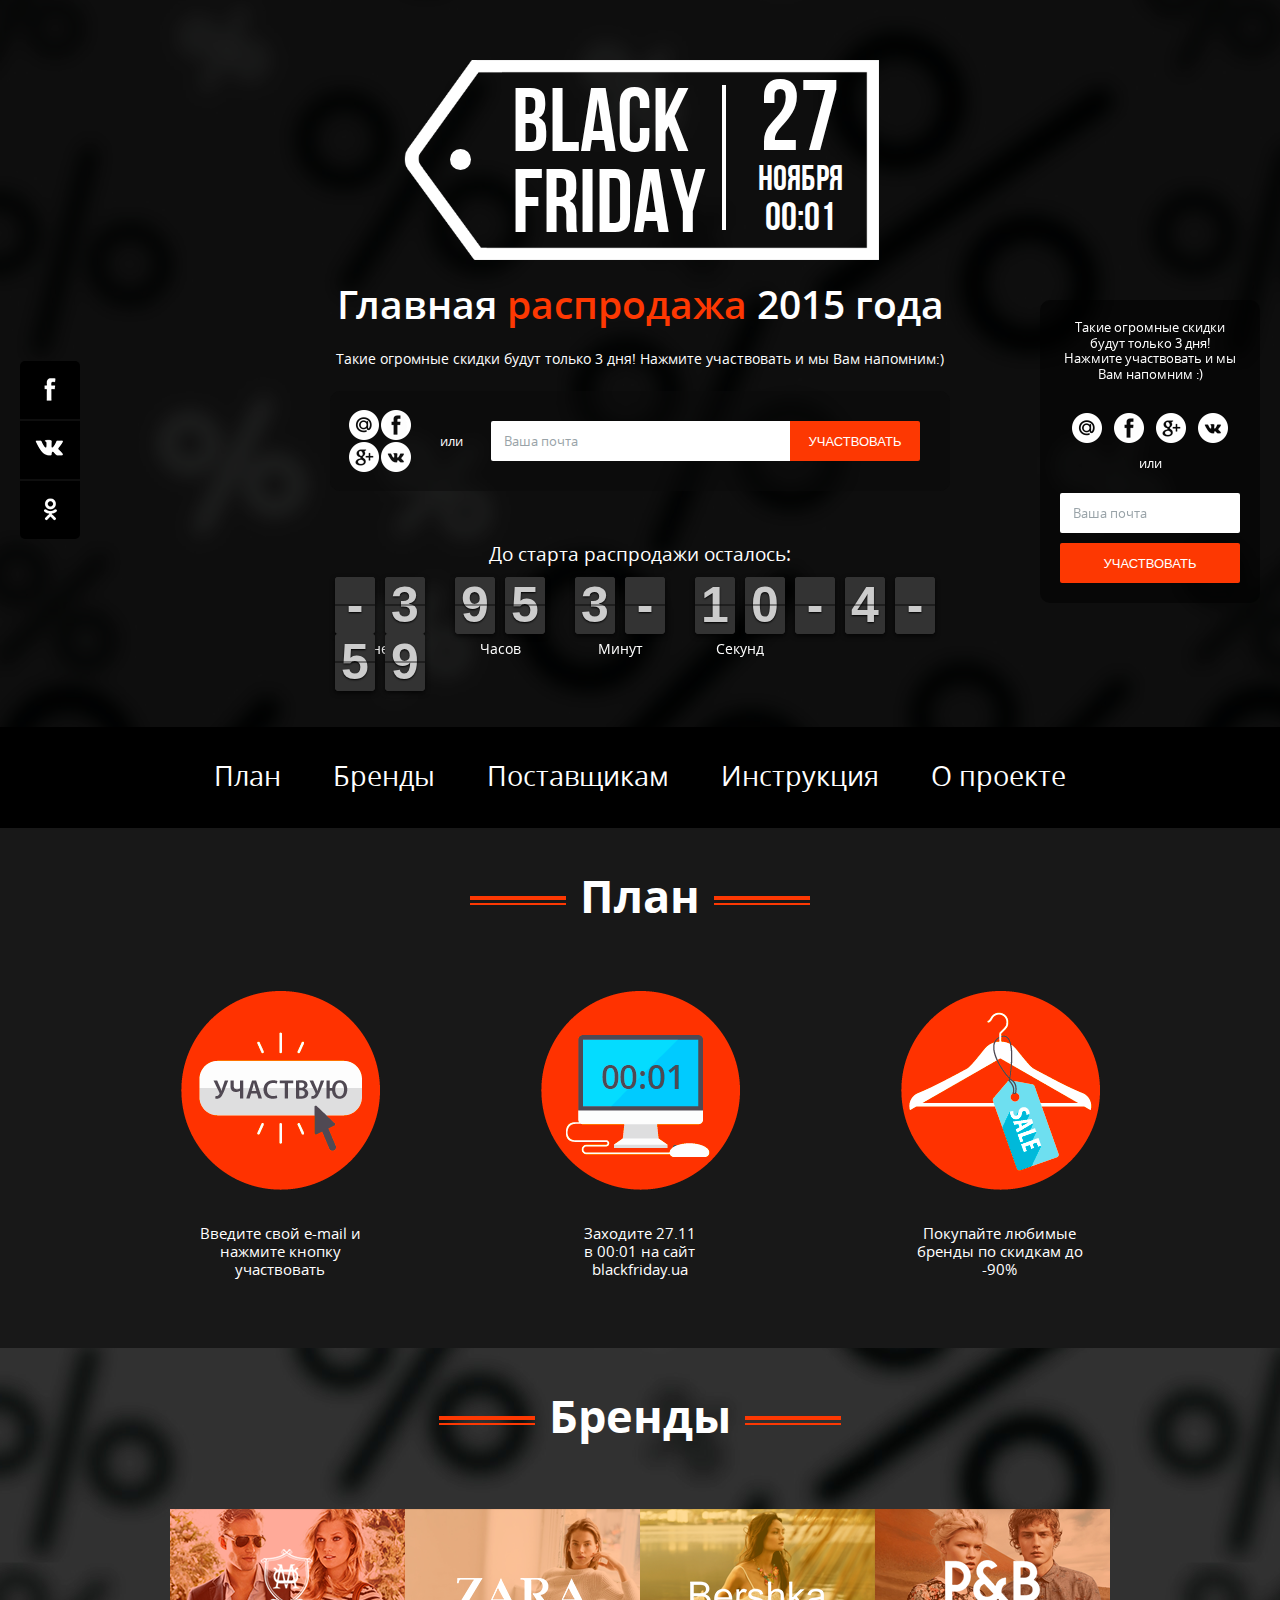
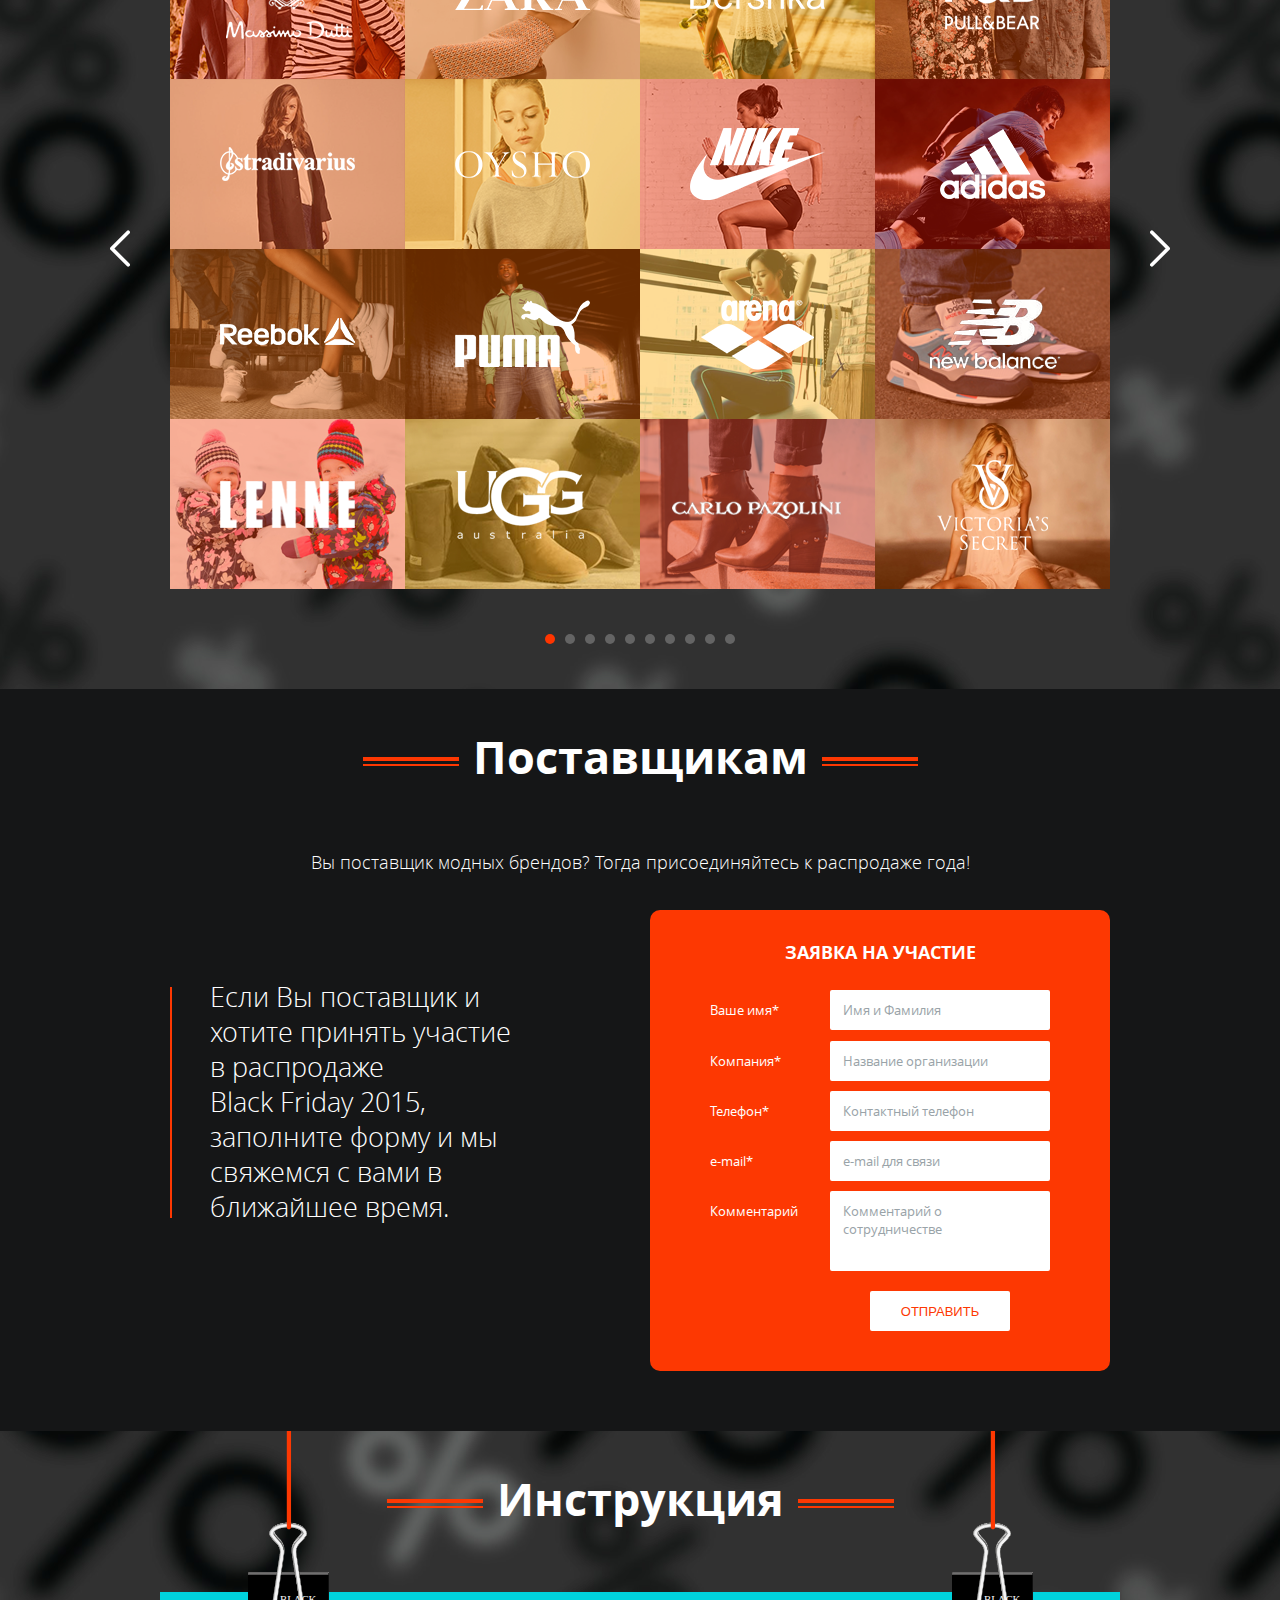
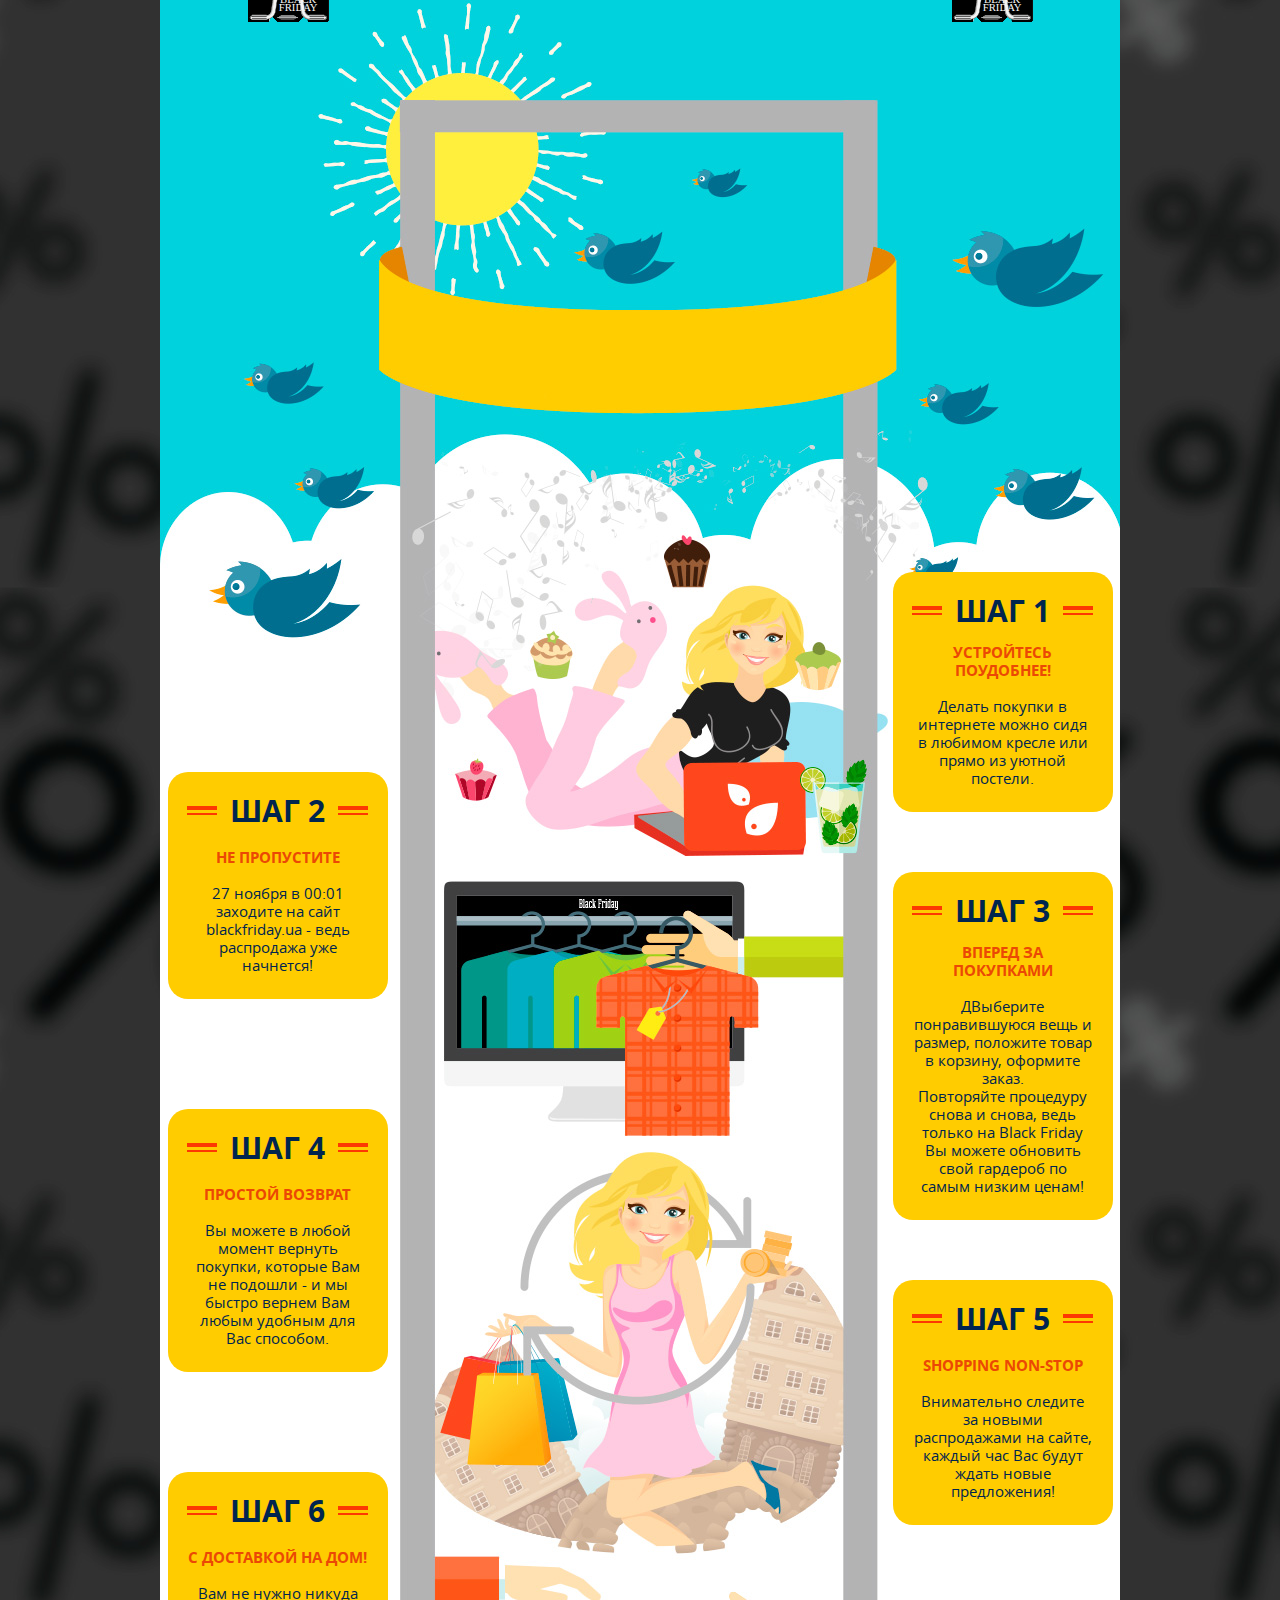
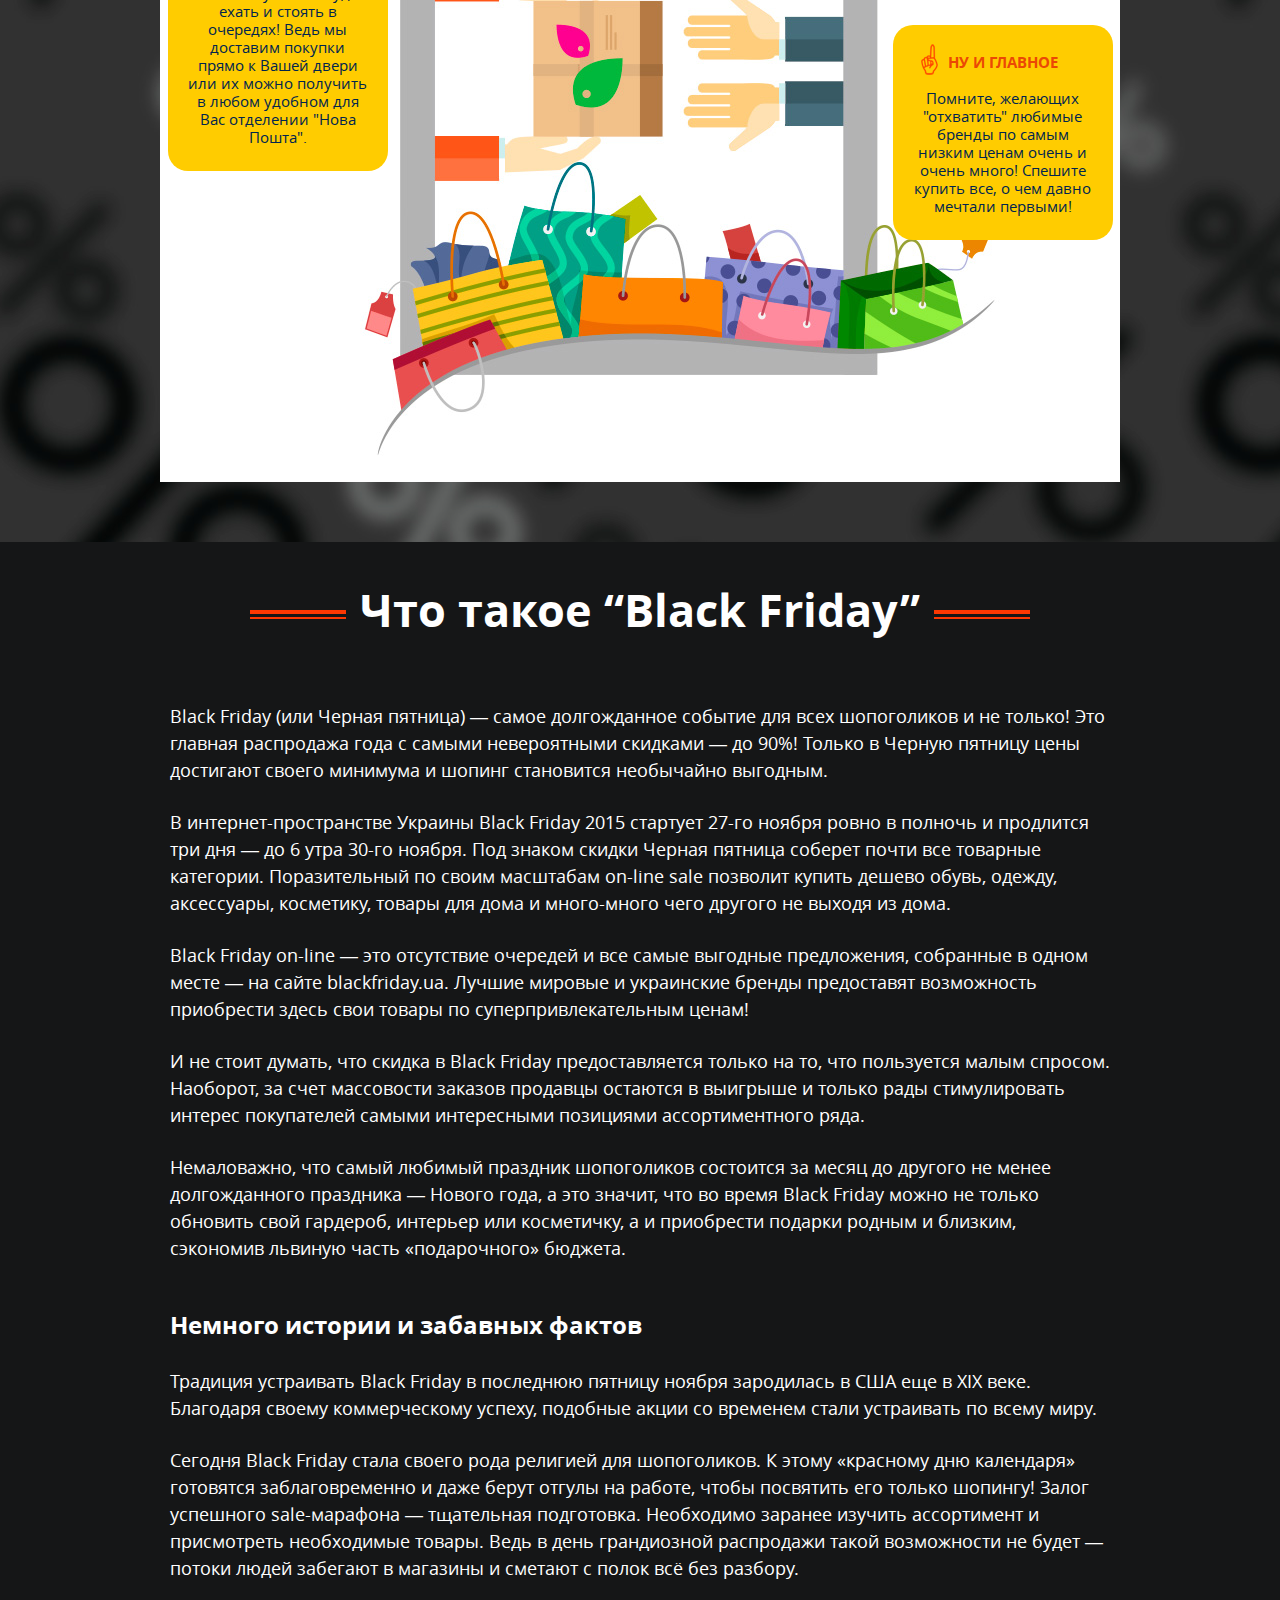
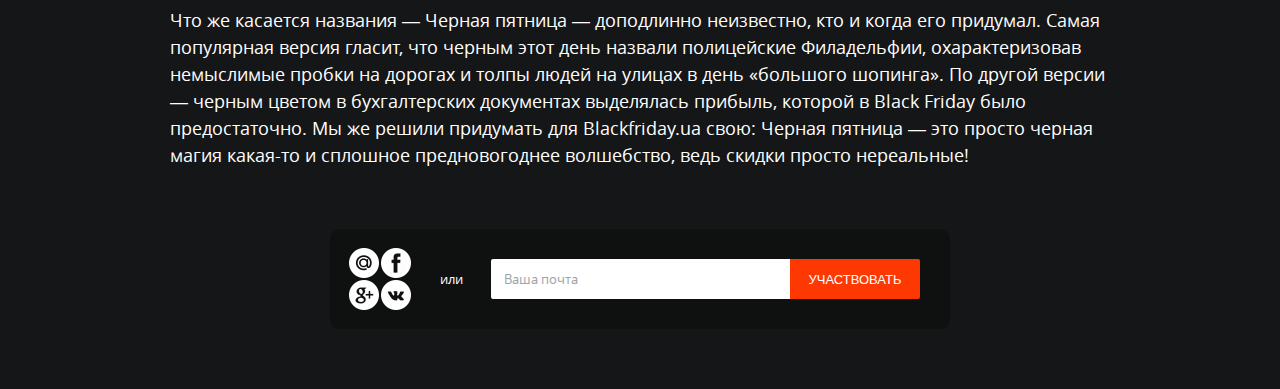
==== commit a1e11c69: "upd" ====
--- a/index.html
+++ b/index.html
@@ -17,6 +17,13 @@
 <!-- BEGIN  out-->
 <div class="out">
 	<section class="promo js-anchor">
+		<div class="video">
+			<video autoplay loop muted>
+				<!-- <source src="video/RESULT.webm"></source>
+				<source src="video/RESULT.mp4"></source> -->
+				<source src="video/RESULT2.ogg"></source>
+			</video>
+		</div>
 		<div class="inner">
 			<div class="sticker">
 				<div class="sticker__inner">
--- a/css/screen.css
+++ b/css/screen.css
@@ -95,11 +95,16 @@
 .slick-dots button { display: block; width: 6px; height: 6px; background: white; -moz-box-shadow: 0 1px 5px rgba(0, 0, 0, 0.25); -webkit-box-shadow: 0 1px 5px rgba(0, 0, 0, 0.25); box-shadow: 0 1px 5px rgba(0, 0, 0, 0.25); cursor: pointer; font: 0/0 a; text-shadow: none; color: transparent; border-radius: 50%; }
 .slick-dots button:hover { box-shadow: none; }
 
-.promo { padding: 60px 0 0; }
+.video { position: absolute; top: 0; left: 0; right: 0; bottom: 0; }
+.video:before { position: absolute; top: 0; left: 0; bottom: 0; right: 0; background: rgba(0, 0, 0, 0.7); content: ""; z-index: 1; }
+.video video { position: absolute; right: 0; bottom: 0; min-width: 100%; min-height: 100%; width: auto; height: auto; }
+
+.promo { padding: 60px 0 0; position: relative; }
 .promo__inner { max-width: 650px; margin: 0 auto; padding: 0 15px; text-align: center; }
 .promo__title { font-size: 39px; font-family: "OpenSans Semibold", Arial, sans-serif; color: white; line-height: 1; margin-bottom: 25px; }
 .promo__title span { color: #fd3802; }
 .promo p { font-size: 14px; color: white; margin-bottom: 22px; }
+.promo .inner { position: relative; z-index: 10; }
 
 .share { padding: 18px 30px 18px 18px; background: rgba(10, 10, 10, 0.5); border-radius: 10px; *zoom: 1; }
 .share:after { content: " "; display: table; clear: both; }
@@ -144,10 +149,12 @@
 .plans__info li i.is-sale { background: url('../img/icons-sedeb1c88ab.png') 0 -20120px no-repeat; width: 200px; height: 201px; }
 .plans__info li span { display: block; font-size: 15px; color: white; line-height: 1.2; }
 
+.slick-slide.slick-active .partner__center { -moz-transition: opacity 0.4s ease 0.4s; -o-transition: opacity 0.4s ease 0.4s; -webkit-transition: opacity 0.4s ease; -webkit-transition-delay: 0.4s; transition: opacity 0.4s ease 0.4s; opacity: 1; }
+
 .partner__inner { display: block; height: 170px; position: relative; max-width: 235px; overflow: hidden; }
 .partner__inner:hover img { -webkit-transform: scale(1.2) rotate(3deg); -moz-transform: scale(1.2) rotate(3deg); -ms-transform: scale(1.2) rotate(3deg); -o-transform: scale(1.2) rotate(3deg); transform: scale(1.2) rotate(3deg); }
 .partner__inner img { position: absolute; top: 0; left: 0; min-width: 100%; min-height: 100%; -moz-transition: -moz-transform 0.2s ease-out; -o-transition: -o-transform 0.2s ease-out; -webkit-transition: -webkit-transform 0.2s ease-out; transition: transform 0.2s ease-out; will-change: transform; }
-.partner__center { position: absolute; z-index: 2; top: 0; left: 0; bottom: 0; right: 0; }
+.partner__center { position: absolute; z-index: 2; top: 0; left: 0; bottom: 0; right: 0; opacity: 0; will-change: opacity; }
 .partner__center i { display: inline-block; }
 .partner__center i.is-dutti { background: url('../img/icons-sedeb1c88ab.png') 0 -6871px no-repeat; width: 235px; height: 170px; }
 .partner__center i.is-stradivarius { background: url('../img/icons-sedeb1c88ab.png') 0 -25043px no-repeat; width: 235px; height: 170px; }
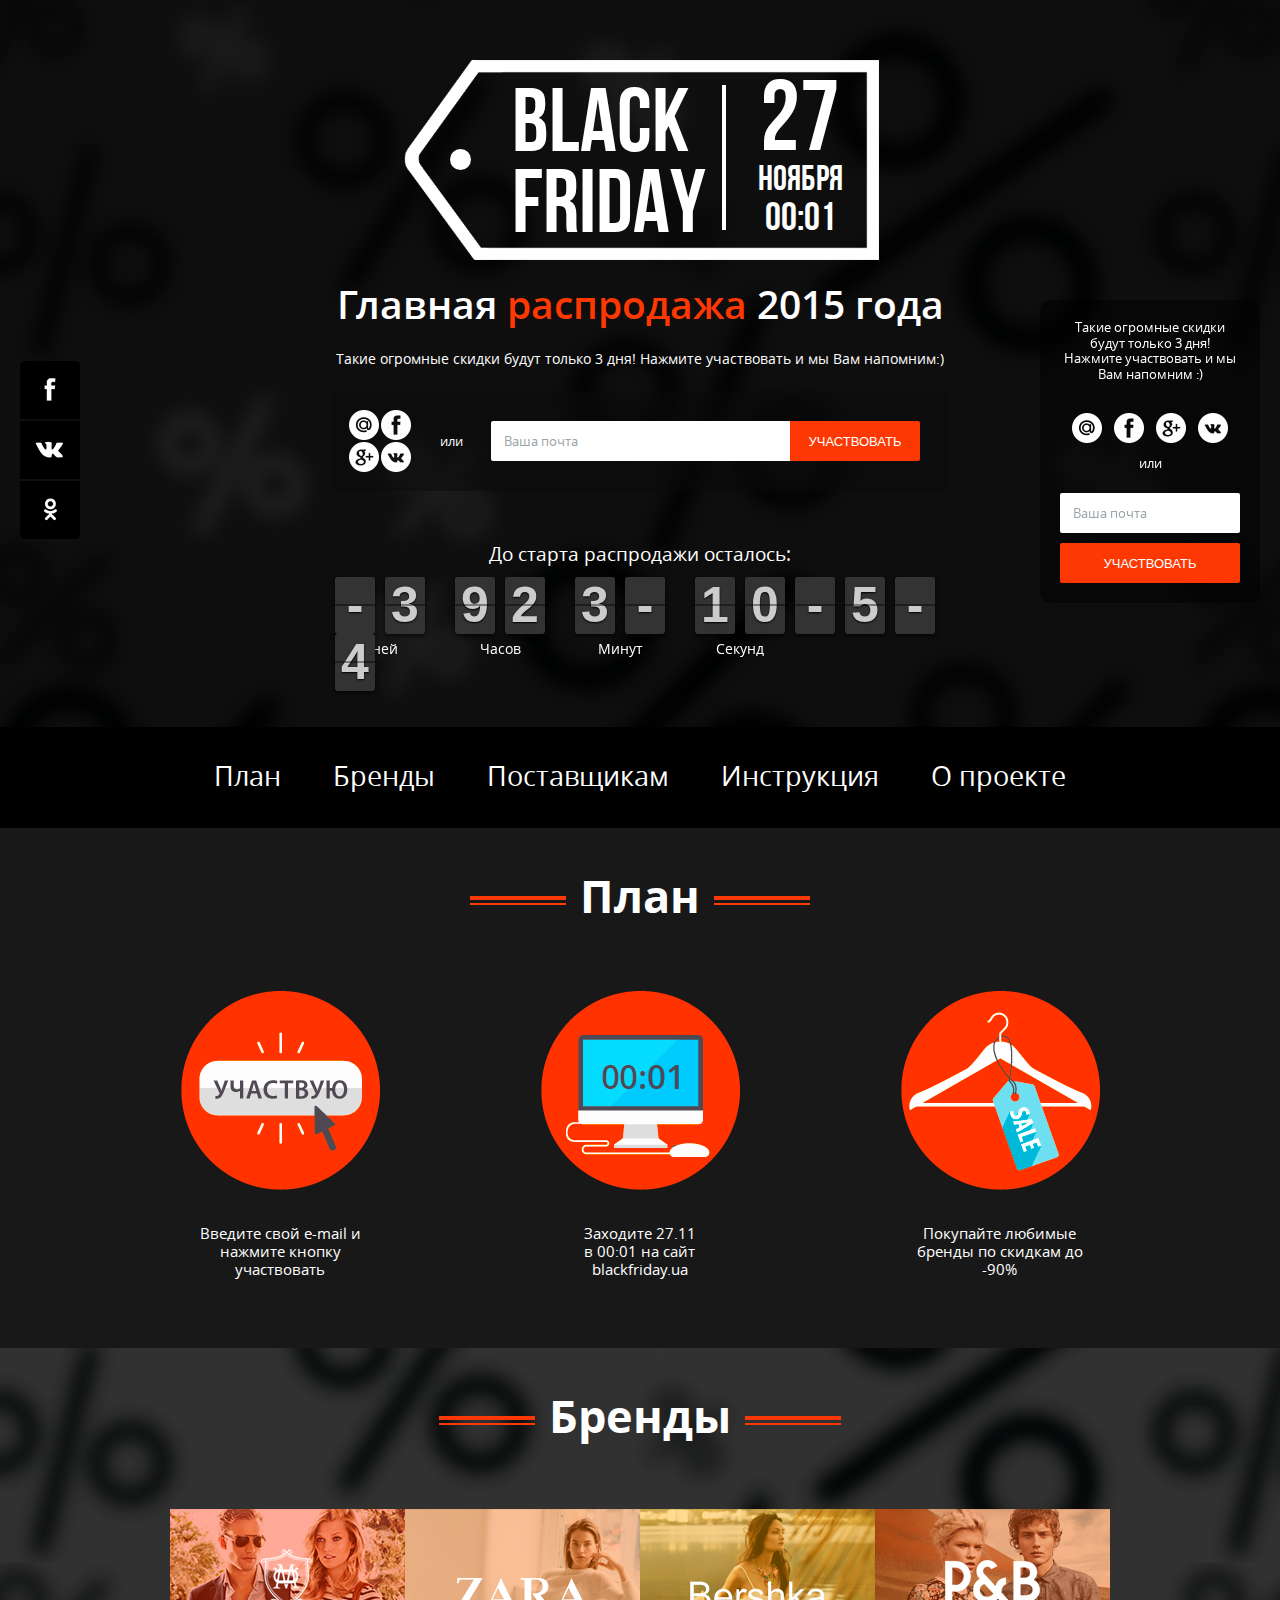
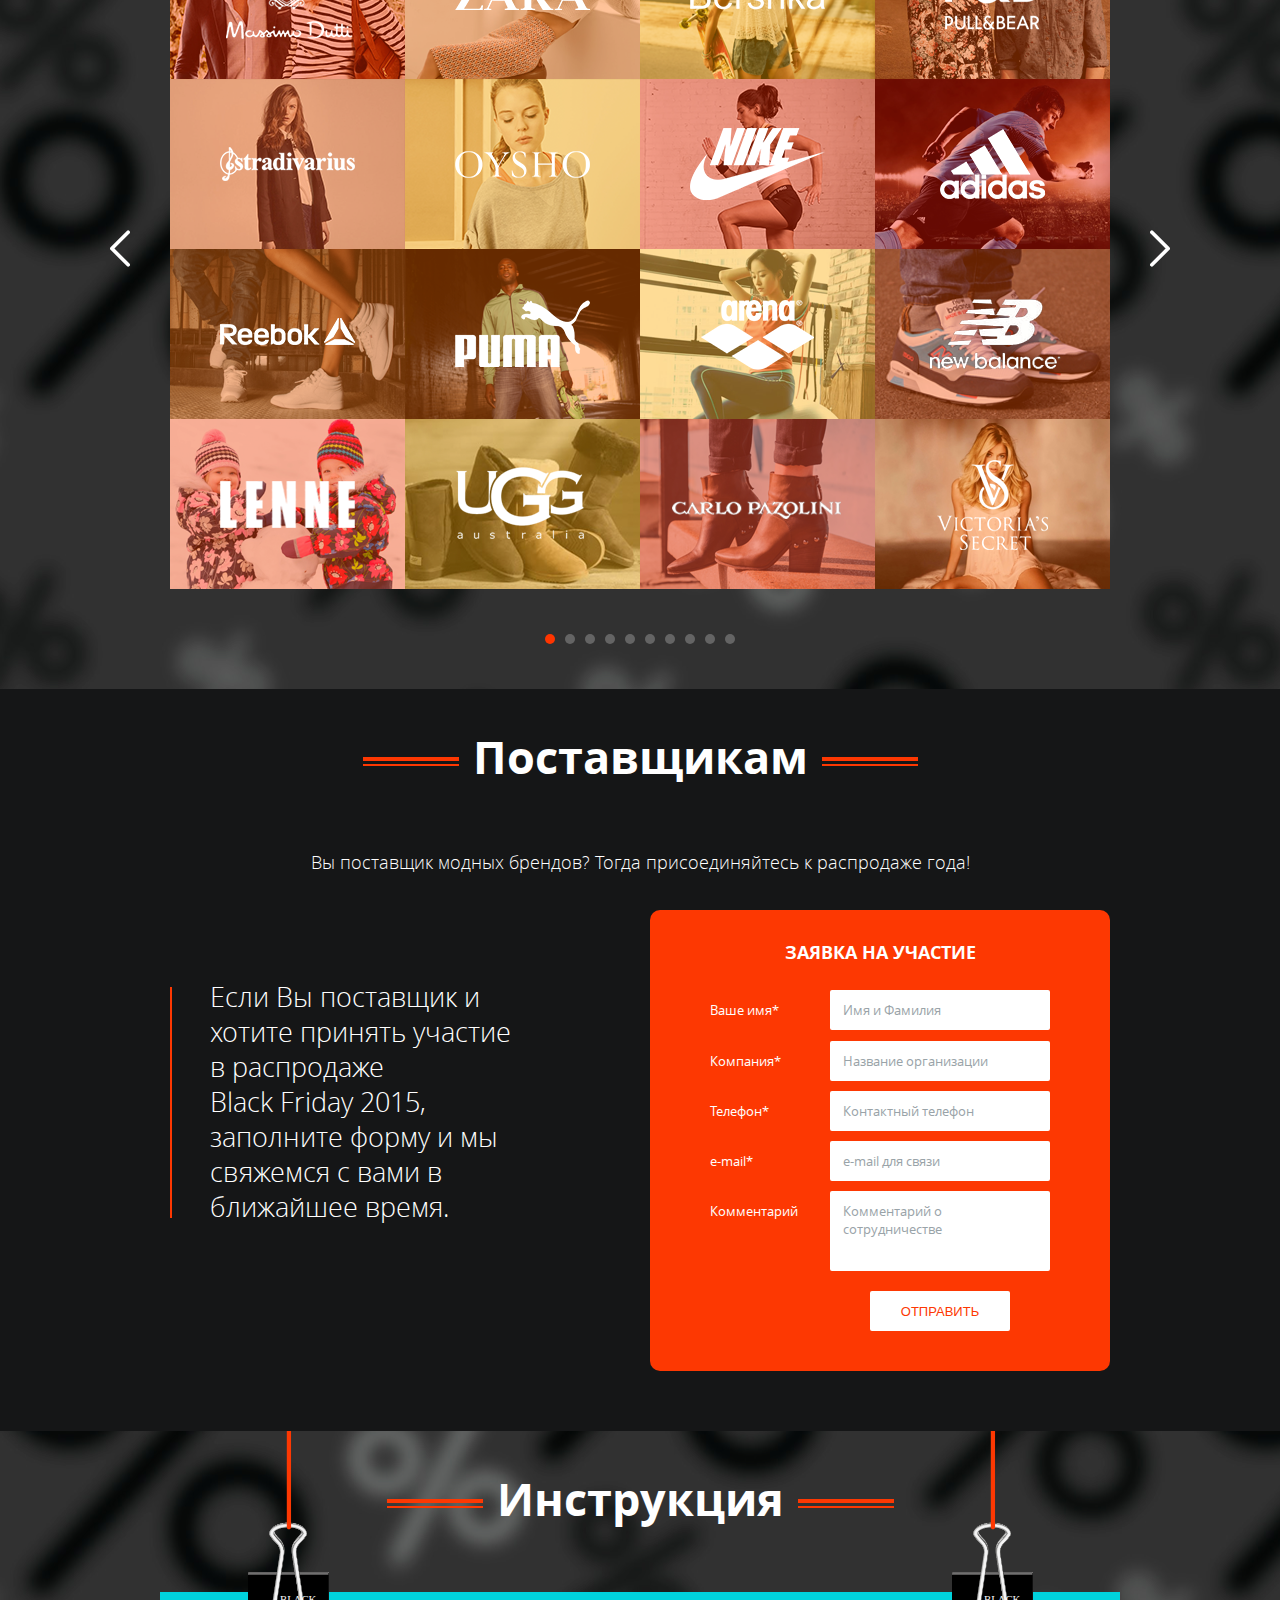
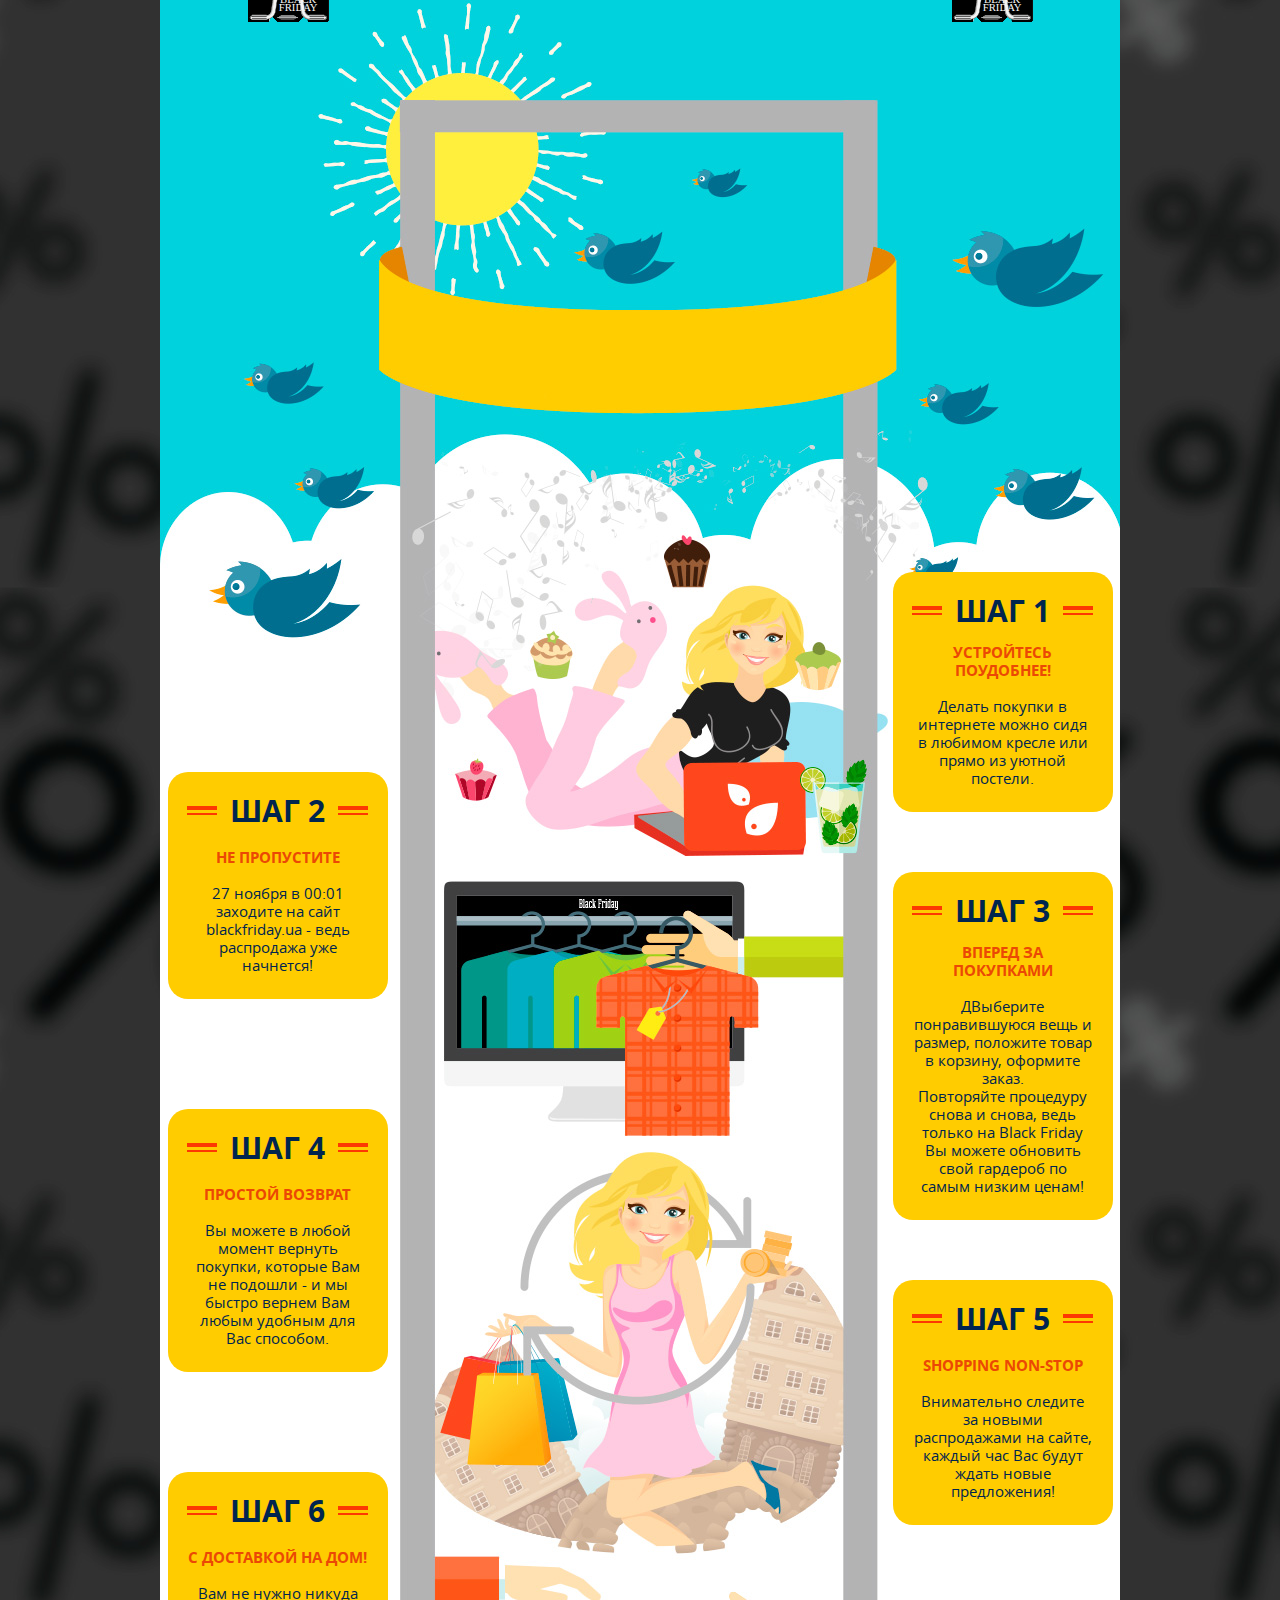
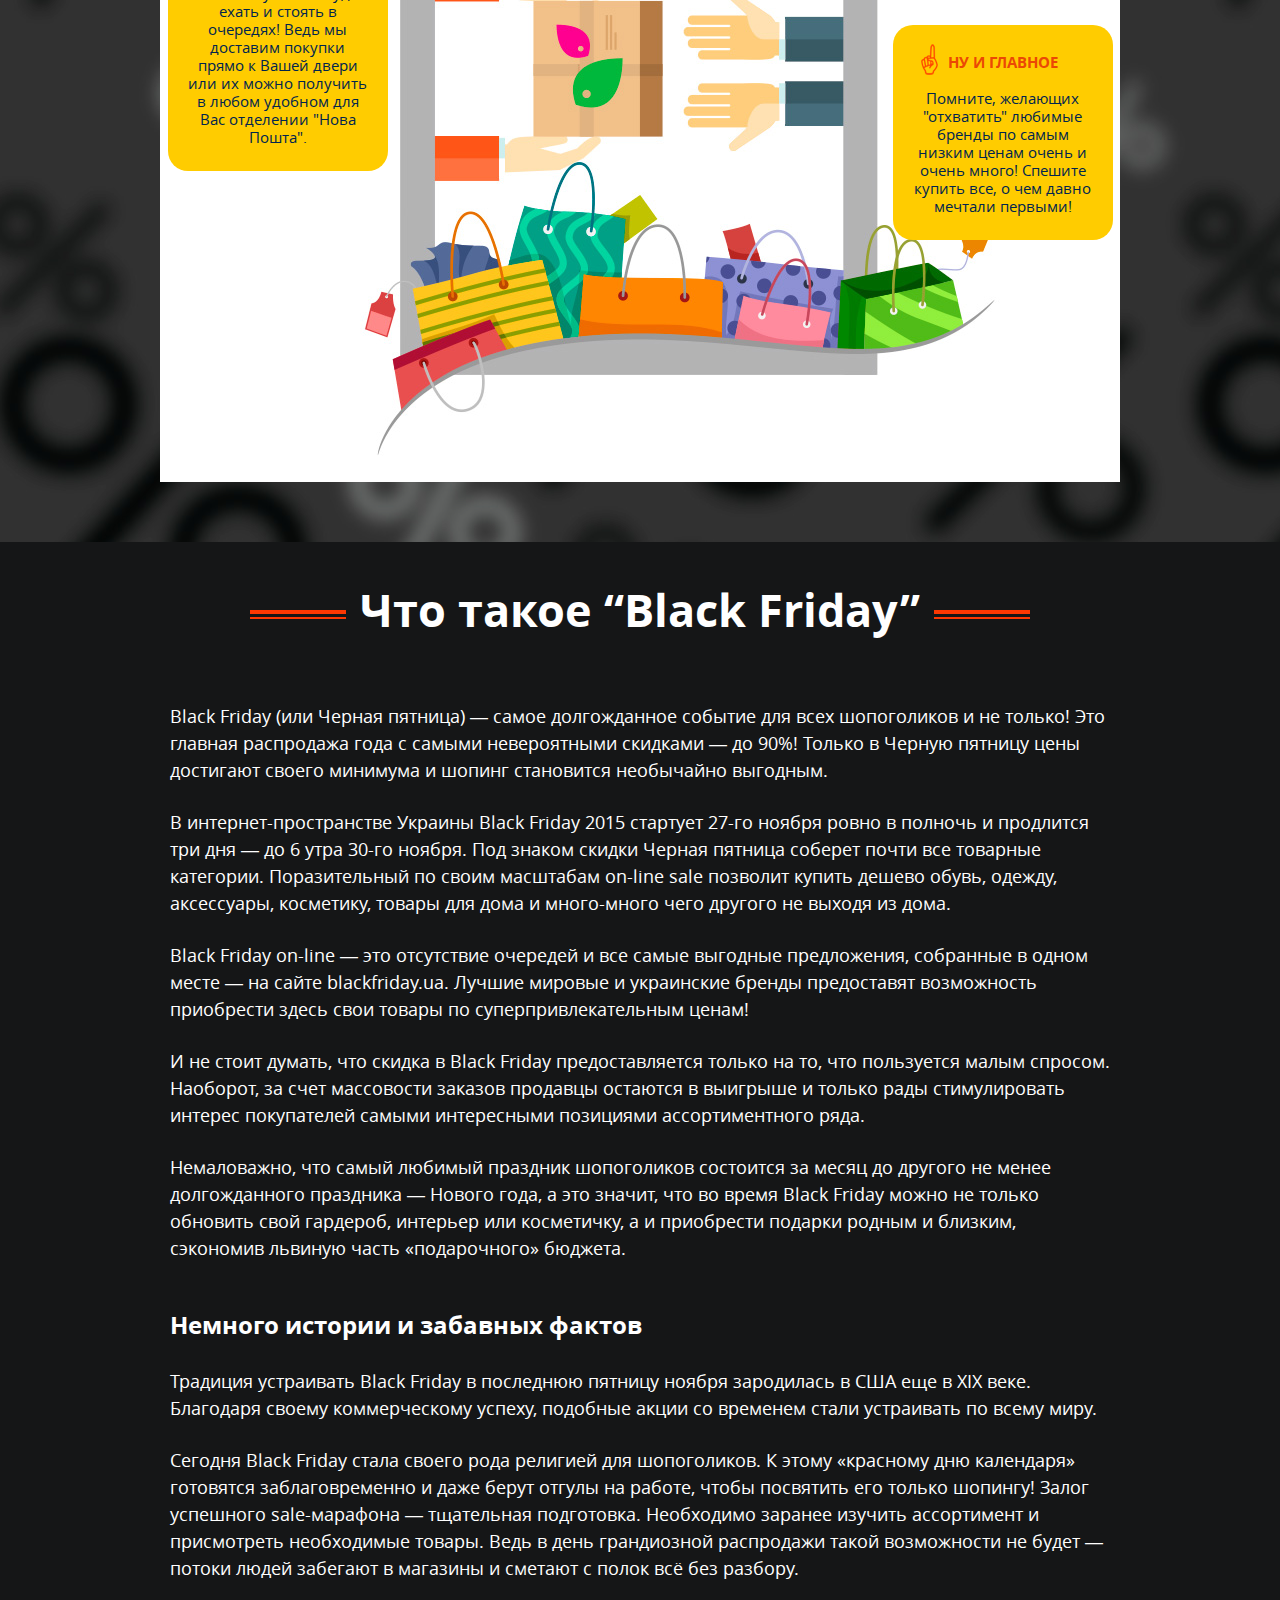
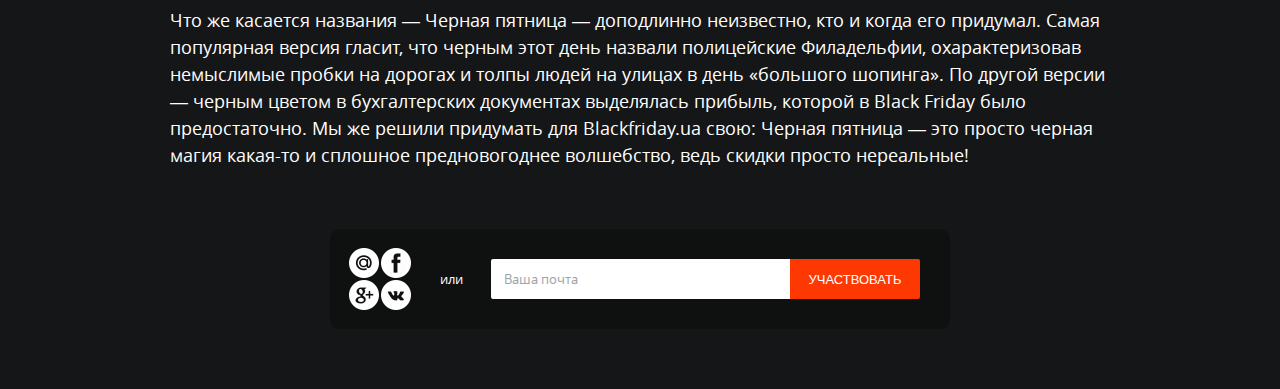
==== commit cf3e694e: "upd" ====
--- a/index.html
+++ b/index.html
@@ -19,8 +19,8 @@
 	<section class="promo js-anchor">
 		<div class="video">
 			<video autoplay loop muted>
-				<!-- <source src="video/RESULT.webm"></source>
-				<source src="video/RESULT.mp4"></source> -->
+				<source src="video/RESULT.webm"></source>
+				<source src="video/RESULT.mp4"></source>
 				<source src="video/RESULT2.ogg"></source>
 			</video>
 		</div>
@@ -40,13 +40,14 @@
 				<p>Такие огромные скидки будут только 3 дня! Нажмите участвовать и мы Вам напомним:)</p>
 				<div class="share">
 					<div class="share__social">
+						<span class="share__label mob-visible">или</span>
 						<ul class="social">
 							<li><a href="#" class="is-mail"></a></li>
 							<li><a href="#" class="is-fb"></a></li>
 							<li><a href="#" class="is-gp"></a></li>
 							<li><a href="#" class="is-vk"></a></li>
 						</ul>						
-						<span class="share__label">или</span>
+						<span class="share__label mob-none">или</span>
 					</div>					
 					<div class="share__form">
 						<form action="">
@@ -66,12 +67,18 @@
 	</section>
 	<header class="header js-fixed-nav">
 		<div class="header__inner js-fixed-nav-in">
-			<nav class="nav">
+			<button class="btn-nav js-nav-btn"><span></span></button>
+			<ul class="main-social">
+				<li><a href="#" class="is-fb"></a></li>
+				<li><a href="#" class="is-vk"></a></li>
+				<li><a href="#" class="is-od"></a></li>
+			</ul>
+			<nav class="nav js-nav">
 				<ul>
 					<li><a href="#" class="js-anchor-link" data-id="plans">План</a></li>
 					<li><a href="#" class="js-anchor-link" data-id="brends">Бренды</a></li>
 					<li><a href="#" class="js-anchor-link" data-id="provider">Поставщикам</a></li>
-					<li><a href="#" class="js-anchor-link" data-id="instruction">Инструкция</a></li>
+					<li class="mob-none"><a href="#" class="js-anchor-link" data-id="instruction">Инструкция</a></li>
 					<li><a href="#" class="js-anchor-link" data-id="info">О проекте</a></li>
 				</ul>
 			</nav>
@@ -82,17 +89,29 @@
 			<div class="title"><span>План</span></div>
 			<ul class="plans__info">
 				<li>
-					<i class="is-btn"></i>
-					<span>Введите свой e-mail и нажмите кнопку участвовать</span>
+					<div class="plans__img">
+						<img src="img/plans-btn.png" alt="">
+					</div>
+					<div class="plans__text">
+						<span>Введите свой e-mail и нажмите кнопку участвовать</span>	
+					</div>
 				</li>
 				<li>
-					<i class="is-site"></i>
-					<span>Заходите 27.11</span>
-					<span>в 00:01 на сайт blackfriday.ua</span>
+					<div class="plans__img">
+						<img src="img/plans-site.png" alt="">
+					</div>
+					<div class="plans__text">
+						<span>Заходите 27.11</span>
+						<span>в 00:01 на сайт blackfriday.ua</span>						
+					</div>
 				</li>
 				<li>
-					<i class="is-sale"></i>
-					<span>Покупайте любимые бренды по скидкам до -90%</span>
+					<div class="plans__img">
+						<img src="img/plans-sale.png" alt="">
+					</div>
+					<div class="plans__text">						
+						<span>Покупайте любимые бренды по скидкам до -90%</span>
+					</div>
 				</li>
 			</ul>
 		</div>
@@ -1264,16 +1283,18 @@
 					<p>Что же касается названия ― Черная пятница ― доподлинно неизвестно, кто и когда его придумал. Самая популярная версия гласит, что черным этот день назвали полицейские Филадельфии, охарактеризовав немыслимые пробки на дорогах и толпы людей на улицах в день «большого шопинга». По другой версии ― черным цветом в бухгалтерских документах выделялась прибыль, которой в Black Friday было предостаточно. Мы же решили придумать для Blackfriday.ua свою: Черная пятница ― это просто черная магия какая-то и сплошное предновогоднее волшебство, ведь скидки просто нереальные!</p>
 				</div>
 			</div>
+			<div class="share-text">Такие огромные скидки будут только 3 дня!<br>Нажмите участвовать и мы Вам напомним:)</div>
 			<div class="share">
 				<div class="share__social">
+					<span class="share__label mob-visible">или</span>
 					<ul class="social">
 						<li><a href="#" class="is-mail"></a></li>
 						<li><a href="#" class="is-fb"></a></li>
 						<li><a href="#" class="is-gp"></a></li>
 						<li><a href="#" class="is-vk"></a></li>
 					</ul>						
-					<span class="share__label">или</span>
-				</div>					
+					<span class="share__label mob-none">или</span>
+				</div>				
 				<div class="share__form">
 					<form action="">
 						<input type="text" class="input" placeholder="Ваша почта">
@@ -1283,12 +1304,6 @@
 			</div>
 		</div>		
 	</section>
-
-	<ul class="main-social">
-		<li><a href="#" class="is-fb"></a></li>
-		<li><a href="#" class="is-vk"></a></li>
-		<li><a href="#" class="is-od"></a></li>
-	</ul>
 
 	<div class="main-share">
 		<p>Такие огромные скидки будут только 3 дня! Нажмите участвовать и мы Вам напомним :)</p>
--- a/css/screen.css
+++ b/css/screen.css
@@ -33,6 +33,7 @@
 @font-face { font-family: "OpenSans ExtraBold"; src: url("fonts/opensans-extrabold.eot"); src: url("fonts/opensans-extrabold.eot?#iefix") format("embedded-opentype"), url("fonts/opensans-extrabold.woff2") format("woff2"), url("fonts/opensans-extrabold.woff") format("woff"), url("fonts/opensans-extrabold.ttf") format("truetype"); font-weight: normal; font-style: normal; }
 @font-face { font-family: "BebasNeue Bold"; src: url("fonts/bebasneue_bold.eot"); src: url("fonts/bebasneue_bold.eot?#iefix") format("embedded-opentype"), url("fonts/bebasneue_bold.woff2") format("woff2"), url("fonts/bebasneue_bold.woff") format("woff"), url("fonts/bebasneue_bold.ttf") format("truetype"); font-weight: normal; font-style: normal; }
 body { font-family: "OpenSans Regular", Arial, sans-serif; font-size: 18px; line-height: 1.4; background: url(../img/bg.jpg) center center; }
+@media only screen and (max-width: 800px) { body { font-size: 11px; } }
 
 h1, h2, h3, h4, h5, h6, b, strong, em, i, td, th { font-style: normal; font-weight: normal; }
 
@@ -41,10 +42,13 @@
 .input, .textarea { background-color: white; border-radius: 2px; font-size: 13px; padding: 11px 13px 11px; width: 100%; font-family: "OpenSans Regular", Arial, sans-serif; }
 .input:-moz-placeholder, .input::-moz-placeholder, .textarea:-moz-placeholder, .textarea::-moz-placeholder { color: #99a3a8; opacity: 1; }
 .input::-webkit-input-placeholder, .textarea::-webkit-input-placeholder { color: #99a3a8; }
+@media only screen and (max-width: 800px) { .input, .textarea { font-size: 9px; padding: 5px 7px; display: block; } }
 
 .textarea { border: none; resize: none; height: 80px; display: block; }
+@media only screen and (max-width: 800px) { .textarea { height: 49px; } }
 
 .btn { font-size: 13px; text-transform: uppercase; border-radius: 2px; padding: 13px 10px 12px; -moz-transition: all 0.25s; -o-transition: all 0.25s; -webkit-transition: all 0.25s; transition: all 0.25s; background-color: white; color: #fd3802; }
+@media only screen and (max-width: 800px) { .btn { font-size: 7px; padding: 7px 5px 8px; } }
 .btn:hover { background-color: white; }
 .btn:active { background-color: #e6e6e6; }
 .btn_orange { background-color: #fd3802; color: white; }
@@ -96,330 +100,471 @@
 .slick-dots button:hover { box-shadow: none; }
 
 .video { position: absolute; top: 0; left: 0; right: 0; bottom: 0; }
+@media only screen and (max-width: 800px) { .video { display: none; } }
 .video:before { position: absolute; top: 0; left: 0; bottom: 0; right: 0; background: rgba(0, 0, 0, 0.7); content: ""; z-index: 1; }
 .video video { position: absolute; right: 0; bottom: 0; min-width: 100%; min-height: 100%; width: auto; height: auto; }
 
 .promo { padding: 60px 0 0; position: relative; }
+@media only screen and (max-width: 1024px) { .promo { padding: 80px 0 0; } }
+@media only screen and (max-width: 800px) { .promo { background: url(../img/gradient.png) no-repeat top center black; -webkit-background-size: cover; -o-background-size: cover; background-size: cover; } }
 .promo__inner { max-width: 650px; margin: 0 auto; padding: 0 15px; text-align: center; }
 .promo__title { font-size: 39px; font-family: "OpenSans Semibold", Arial, sans-serif; color: white; line-height: 1; margin-bottom: 25px; }
+@media only screen and (max-width: 1024px) { .promo__title { font-size: 38px; margin-bottom: 120px; } }
+@media only screen and (max-width: 800px) { .promo__title { font-size: 18px; margin-bottom: 34px; } }
 .promo__title span { color: #fd3802; }
 .promo p { font-size: 14px; color: white; margin-bottom: 22px; }
+@media only screen and (max-width: 1024px) { .promo p { margin-bottom: 14px; } }
+@media only screen and (max-width: 800px) { .promo p { font-size: 11px; max-width: 250px; margin: 0 auto 8px; } }
 .promo .inner { position: relative; z-index: 10; }
 
-.share { padding: 18px 30px 18px 18px; background: rgba(10, 10, 10, 0.5); border-radius: 10px; *zoom: 1; }
+.share { padding: 18px 30px 18px 18px; background: rgba(10, 10, 10, 0.5); border-radius: 10px; *zoom: 1; position: relative; }
 .share:after { content: " "; display: table; clear: both; }
+@media only screen and (max-width: 1024px) { .share { background: rgba(39, 38, 38, 0.8); } }
+@media only screen and (max-width: 800px) { .share { max-width: 320px; margin: 0 auto; padding: 15px 30px 34px; } }
 .share__social { float: left; font-size: 0; }
+@media only screen and (max-width: 800px) { .share__social { position: absolute; left: 0; right: 0; text-align: center; bottom: 10px; } }
 .share__form { overflow: hidden; position: relative; text-align: left; margin: 12px 0; }
+@media only screen and (max-width: 800px) { .share__form { margin: 0; } }
 .share__form form { position: relative; padding: 0 130px 0 0; }
+@media only screen and (max-width: 800px) { .share__form form { padding: 0 70px 0 0; } }
 .share__label { display: inline-block; vertical-align: middle; font-size: 13px; color: white; padding: 0 28px; }
+@media only screen and (max-width: 800px) { .share__label { font-size: 8px; padding: 0 6px; } }
+@media only screen and (max-width: 800px) { .share__label.mob-none { display: none; } }
+.share__label.mob-visible { display: none; }
+@media only screen and (max-width: 800px) { .share__label.mob-visible { display: inline-block; } }
 .share .btn { position: absolute; top: 0; right: 0; width: 130px; border-radius: 0 2px 2px 0; }
+@media only screen and (max-width: 800px) { .share .btn { width: 70px; } }
 .share .input { border-radius: 2px 0 0 2px; }
 
+.share-text { font-size: 12px; text-align: center; margin: 0 0 10px; display: none; }
+@media only screen and (max-width: 800px) { .share-text { display: block; } }
+.share-text:before { content: ""; height: 5px; border-top: 2px solid #fd3802; border-bottom: 1px solid #fd3802; display: block; width: 197px; margin: 0 auto 18px; }
+
 .social { font-size: 0; width: 64px; display: inline-block; vertical-align: middle; }
+@media only screen and (max-width: 800px) { .social { width: auto; } }
 .social li { display: inline-block; vertical-align: top; padding: 1px; }
+@media only screen and (max-width: 800px) { .social li { padding: 0 6px; } }
 .social li a { display: inline-block; }
-.social li a.is-mail { background: url('../img/icons-sedeb1c88ab.png') 0 -15549px no-repeat; width: 30px; height: 30px; }
-.social li a.is-fb { background: url('../img/icons-sedeb1c88ab.png') 0 -8671px no-repeat; width: 30px; height: 30px; }
-.social li a.is-gp { background: url('../img/icons-sedeb1c88ab.png') 0 -10151px no-repeat; width: 30px; height: 30px; }
-.social li a.is-vk { background: url('../img/icons-sedeb1c88ab.png') 0 -29003px no-repeat; width: 30px; height: 30px; }
-
-.header__inner { background-color: black; }
+.social li a.is-mail { background: url('../img/icons-s0e2697cead.png') 0 -15614px no-repeat; width: 30px; height: 30px; }
+@media only screen and (max-width: 800px) { .social li a.is-mail { width: 18px; height: 18px; background: url(../img/icons/mail.png) no-repeat; background-repeat: no-repeat; background-size: cover; background-position: 50% 50%; } }
+.social li a.is-fb { background: url('../img/icons-s0e2697cead.png') 0 -8702px no-repeat; width: 30px; height: 30px; }
+@media only screen and (max-width: 800px) { .social li a.is-fb { width: 18px; height: 18px; background: url(../img/icons/fb.png) no-repeat; background-repeat: no-repeat; background-size: cover; background-position: 50% 50%; } }
+.social li a.is-gp { background: url('../img/icons-s0e2697cead.png') 0 -10182px no-repeat; width: 30px; height: 30px; }
+@media only screen and (max-width: 800px) { .social li a.is-gp { width: 18px; height: 18px; background: url(../img/icons/gp.png) no-repeat; background-repeat: no-repeat; background-size: cover; background-position: 50% 50%; } }
+.social li a.is-vk { background: url('../img/icons-s0e2697cead.png') 0 -28497px no-repeat; width: 30px; height: 30px; }
+@media only screen and (max-width: 800px) { .social li a.is-vk { width: 18px; height: 18px; background: url(../img/icons/vk.png) no-repeat; background-repeat: no-repeat; background-size: cover; background-position: 50% 50%; } }
+
+@media only screen and (max-width: 800px) { .header { min-height: 0 !important; } }
+.header__inner { background-color: black; position: relative; }
+@media only screen and (max-width: 800px) { .header__inner { z-index: 500; border: 1px solid #242323; position: fixed; top: 0; left: 0; right: 0; height: 40px; } }
 .header__inner.is-fixed { position: fixed; top: 0; left: 0; right: 0; z-index: 500; }
+.header__inner.is-fixed .main-social { visibility: visible; opacity: 1; }
 
 .nav { font-size: 0; text-align: center; }
+@media only screen and (max-width: 800px) { .nav { position: absolute; top: 100%; right: -1px; left: -1px; margin: 1px 0 0; background: rgba(0, 0, 0, 0.95); text-align: left; padding: 5px 0 15px; -moz-transition: all 0.25s; -o-transition: all 0.25s; -webkit-transition: all 0.25s; transition: all 0.25s; visibility: hidden; opacity: 0; } }
 .nav li { display: inline-block; vertical-align: top; padding: 26px 19px 27px; }
+@media only screen and (max-width: 1024px) { .nav li { padding: 30px 18px 29px; } }
+@media only screen and (max-width: 800px) { .nav li { display: block; padding: 0; } }
+@media only screen and (max-width: 800px) { .nav li.mob-none { display: none; } }
 .nav a { font-size: 27px; color: white; padding: 9px 7px; position: relative; display: block; line-height: 1.1; -moz-transition: all 0.25s; -o-transition: all 0.25s; -webkit-transition: all 0.25s; transition: all 0.25s; }
+@media only screen and (max-width: 1024px) { .nav a { font-size: 21px; padding: 9px 2px; } }
+@media only screen and (max-width: 800px) { .nav a { font-size: 14px; padding: 0 30px; line-height: 25px; font-family: "OpenSans Semibold", Arial, sans-serif; } }
 .nav a:hover { color: #fd3802; }
 .nav a.is-active { color: white; }
 .nav a.is-active:before { width: 100%; }
 .nav a:before { content: ""; position: absolute; bottom: 0; left: 0; height: 5px; background-color: #fd3802; border-radius: 2px; }
+@media only screen and (max-width: 800px) { .nav a:before { display: none; } }
+@media only screen and (max-width: 800px) { .nav.is-active { visibility: visible; opacity: 1; } }
+@media only screen and (max-width: 800px) { .nav.is-active a { line-height: 31px; } }
+
+.btn-nav { width: 30px; height: 22px; border-radius: 1px; background: #fd3802; position: absolute; top: 8px; right: 19px; text-align: center; display: none; }
+@media only screen and (max-width: 800px) { .btn-nav { display: block; } }
+.btn-nav span { height: 2px; width: 18px; background: white; position: absolute; top: 50%; left: 50%; margin: -1px 0 0 -9px; }
+.btn-nav span:before, .btn-nav span:after { content: ""; position: absolute; left: 0; right: 0; height: 2px; background: white; }
+.btn-nav span:before { top: -4px; }
+.btn-nav span:after { bottom: -4px; }
 
 .title { text-align: center; padding: 46px 0 70px; }
+@media only screen and (max-width: 1024px) { .title { padding: 50px 0; } }
+@media only screen and (max-width: 800px) { .title { padding: 25px 0 20px; } }
 .title span { display: inline-block; position: relative; font-size: 45px; font-family: "OpenSans Bold", Arial, sans-serif; color: white; padding: 0 110px; line-height: 1; }
+@media only screen and (max-width: 1024px) { .title span { font-size: 36px; } }
+@media only screen and (max-width: 800px) { .title span { font-size: 18px; padding: 0 40px; } }
 .title span:before, .title span:after { content: ""; position: absolute; top: 22px; height: 9px; width: 96px; border-top: 4px solid #fd3802; border-bottom: 2px solid #fd3802; }
+@media only screen and (max-width: 1024px) { .title span:before, .title span:after { top: 15px; } }
+@media only screen and (max-width: 800px) { .title span:before, .title span:after { border-top-width: 1px; border-bottom-width: 1px; height: 3px; top: 7px; width: 30px; } }
 .title span:before { left: 0; }
 .title span:after { right: 0; }
 
 .plans { background-color: #181818; padding: 0 0 70px; }
+@media only screen and (max-width: 800px) { .plans { padding: 0; } }
 .plans__info { text-align: center; max-width: 1080px; margin: 0 auto; font-size: 0; }
-.plans__info li { padding: 0 80px; width: 33.33%; display: inline-block; vertical-align: top; }
-.plans__info li i { display: inline-block; margin-bottom: 33px; }
-.plans__info li i.is-btn { background: url('../img/icons-sedeb1c88ab.png') 0 -19909px no-repeat; width: 200px; height: 201px; }
-.plans__info li i.is-site { background: url('../img/icons-sedeb1c88ab.png') 0 -20331px no-repeat; width: 200px; height: 201px; }
-.plans__info li i.is-sale { background: url('../img/icons-sedeb1c88ab.png') 0 -20120px no-repeat; width: 200px; height: 201px; }
-.plans__info li span { display: block; font-size: 15px; color: white; line-height: 1.2; }
+@media only screen and (max-width: 1024px) { .plans__info { max-width: 768px; } }
+@media only screen and (max-width: 800px) { .plans__info { max-width: 320px; } }
+.plans__info li { width: 33.33%; display: inline-block; vertical-align: top; }
+@media only screen and (max-width: 800px) { .plans__info li { width: 100%; padding: 0 10px 30px; } }
+.plans__img { display: inline-block; margin-bottom: 33px; max-width: 200px; width: 100%; font-size: 0; }
+@media only screen and (max-width: 1024px) { .plans__img { max-width: 144px; } }
+@media only screen and (max-width: 800px) { .plans__img { max-width: 124px; margin: 0 9px 0 0; vertical-align: middle; } }
+.plans__img img { width: 100%; }
+@media only screen and (max-width: 800px) { .plans__text { max-width: 167px; display: inline-block; vertical-align: middle; } }
+.plans__text span { display: block; font-size: 15px; color: white; line-height: 1.2; max-width: 170px; margin: 0 auto; }
 
 .slick-slide.slick-active .partner__center { -moz-transition: opacity 0.4s ease 0.4s; -o-transition: opacity 0.4s ease 0.4s; -webkit-transition: opacity 0.4s ease; -webkit-transition-delay: 0.4s; transition: opacity 0.4s ease 0.4s; opacity: 1; }
 
 .partner__inner { display: block; height: 170px; position: relative; max-width: 235px; overflow: hidden; }
+@media only screen and (max-width: 800px) { .partner__inner { width: 140px; height: 100px; } }
 .partner__inner:hover img { -webkit-transform: scale(1.2) rotate(3deg); -moz-transform: scale(1.2) rotate(3deg); -ms-transform: scale(1.2) rotate(3deg); -o-transform: scale(1.2) rotate(3deg); transform: scale(1.2) rotate(3deg); }
 .partner__inner img { position: absolute; top: 0; left: 0; min-width: 100%; min-height: 100%; -moz-transition: -moz-transform 0.2s ease-out; -o-transition: -o-transform 0.2s ease-out; -webkit-transition: -webkit-transform 0.2s ease-out; transition: transform 0.2s ease-out; will-change: transform; }
 .partner__center { position: absolute; z-index: 2; top: 0; left: 0; bottom: 0; right: 0; opacity: 0; will-change: opacity; }
 .partner__center i { display: inline-block; }
-.partner__center i.is-dutti { background: url('../img/icons-sedeb1c88ab.png') 0 -6871px no-repeat; width: 235px; height: 170px; }
-.partner__center i.is-stradivarius { background: url('../img/icons-sedeb1c88ab.png') 0 -25043px no-repeat; width: 235px; height: 170px; }
-.partner__center i.is-adidas { background: url('../img/icons-sedeb1c88ab.png') 0 -360px no-repeat; width: 235px; height: 170px; }
-.partner__center i.is-lenne { background: url('../img/icons-sedeb1c88ab.png') 0 -13832px no-repeat; width: 235px; height: 170px; }
-.partner__center i.is-zara { background: url('../img/icons-sedeb1c88ab.png') 0 -29583px no-repeat; width: 235px; height: 170px; }
-.partner__center i.is-oysho { background: url('../img/icons-sedeb1c88ab.png') 0 -18469px no-repeat; width: 235px; height: 170px; }
-.partner__center i.is-puma { background: url('../img/icons-sedeb1c88ab.png') 0 -21802px no-repeat; width: 235px; height: 170px; }
-.partner__center i.is-bershka { background: url('../img/icons-sedeb1c88ab.png') 0 -2160px no-repeat; width: 235px; height: 170px; }
-.partner__center i.is-nike { background: url('../img/icons-sedeb1c88ab.png') 0 -17749px no-repeat; width: 235px; height: 170px; }
-.partner__center i.is-arena { background: url('../img/icons-sedeb1c88ab.png') 0 -1440px no-repeat; width: 235px; height: 170px; }
-.partner__center i.is-pb { background: url('../img/icons-sedeb1c88ab.png') 0 -19009px no-repeat; width: 235px; height: 170px; }
-.partner__center i.is-reebok { background: url('../img/icons-sedeb1c88ab.png') 0 -22522px no-repeat; width: 235px; height: 170px; }
-.partner__center i.is-secret { background: url('../img/icons-sedeb1c88ab.png') 0 -24322px no-repeat; width: 235px; height: 171px; }
-.partner__center i.is-ugg { background: url('../img/icons-sedeb1c88ab.png') 0 -27383px no-repeat; width: 235px; height: 170px; }
-.partner__center i.is-carlo { background: url('../img/icons-sedeb1c88ab.png') 0 -3780px no-repeat; width: 235px; height: 170px; }
-.partner__center i.is-nb { background: url('../img/icons-sedeb1c88ab.png') 0 -17569px no-repeat; width: 235px; height: 170px; }
-.partner__center i.is-piazza { background: url('../img/icons-sedeb1c88ab.png') 0 -19729px no-repeat; width: 235px; height: 170px; }
-.partner__center i.is-chicco { background: url('../img/icons-sedeb1c88ab.png') 0 -4321px no-repeat; width: 235px; height: 170px; }
-.partner__center i.is-timberland { background: url('../img/icons-sedeb1c88ab.png') 0 -26303px no-repeat; width: 235px; height: 170px; }
-.partner__center i.is-tommy { background: url('../img/icons-sedeb1c88ab.png') 0 -26843px no-repeat; width: 235px; height: 170px; }
-.partner__center i.is-abercrombie { background: url('../img/icons-sedeb1c88ab.png') 0 0 no-repeat; width: 235px; height: 170px; }
-.partner__center i.is-sassofono { background: url('../img/icons-sedeb1c88ab.png') 0 -23602px no-repeat; width: 235px; height: 170px; }
-.partner__center i.is-intertop { background: url('../img/icons-sedeb1c88ab.png') 0 -10772px no-repeat; width: 235px; height: 170px; }
-.partner__center i.is-walker { background: url('../img/icons-sedeb1c88ab.png') 0 -29223px no-repeat; width: 235px; height: 170px; }
-.partner__center i.is-loreal { background: url('../img/icons-sedeb1c88ab.png') 0 -14732px no-repeat; width: 235px; height: 170px; }
-.partner__center i.is-iren { background: url('../img/icons-sedeb1c88ab.png') 0 -11132px no-repeat; width: 235px; height: 170px; }
-.partner__center i.is-tan { background: url('../img/icons-sedeb1c88ab.png') 0 -25943px no-repeat; width: 235px; height: 170px; }
-.partner__center i.is-milavitsa { background: url('../img/icons-sedeb1c88ab.png') 0 -16309px no-repeat; width: 235px; height: 170px; }
-.partner__center i.is-crocs { background: url('../img/icons-sedeb1c88ab.png') 0 -5611px no-repeat; width: 235px; height: 170px; }
-.partner__center i.is-collumbia { background: url('../img/icons-sedeb1c88ab.png') 0 -4711px no-repeat; width: 235px; height: 170px; }
-.partner__center i.is-merrell { background: url('../img/icons-sedeb1c88ab.png') 0 -16129px no-repeat; width: 235px; height: 170px; }
-.partner__center i.is-cat { background: url('../img/icons-sedeb1c88ab.png') 0 -3960px no-repeat; width: 235px; height: 171px; }
-.partner__center i.is-tally { background: url('../img/icons-sedeb1c88ab.png') 0 -25583px no-repeat; width: 235px; height: 170px; }
-.partner__center i.is-marks { background: url('../img/icons-sedeb1c88ab.png') 0 -15769px no-repeat; width: 235px; height: 170px; }
-.partner__center i.is-diesel { background: url('../img/icons-sedeb1c88ab.png') 0 -6331px no-repeat; width: 235px; height: 170px; }
-.partner__center i.is-lupilu { background: url('../img/icons-sedeb1c88ab.png') 0 -15092px no-repeat; width: 235px; height: 170px; }
-.partner__center i.is-naturino { background: url('../img/icons-sedeb1c88ab.png') 0 -17389px no-repeat; width: 235px; height: 170px; }
-.partner__center i.is-blizzarini { background: url('../img/icons-sedeb1c88ab.png') 0 -2700px no-repeat; width: 235px; height: 170px; }
-.partner__center i.is-liu { background: url('../img/icons-sedeb1c88ab.png') 0 -14552px no-repeat; width: 235px; height: 170px; }
-.partner__center i.is-emporio { background: url('../img/icons-sedeb1c88ab.png') 0 -7591px no-repeat; width: 235px; height: 170px; }
-.partner__center i.is-guess { background: url('../img/icons-sedeb1c88ab.png') 0 -10191px no-repeat; width: 235px; height: 170px; }
-.partner__center i.is-red { background: url('../img/icons-sedeb1c88ab.png') 0 -22162px no-repeat; width: 235px; height: 170px; }
-.partner__center i.is-giorgio { background: url('../img/icons-sedeb1c88ab.png') 0 -9791px no-repeat; width: 235px; height: 170px; }
-.partner__center i.is-krisstel { background: url('../img/icons-sedeb1c88ab.png') 0 -13112px no-repeat; width: 235px; height: 170px; }
-.partner__center i.is-lb { background: url('../img/icons-sedeb1c88ab.png') 0 -13292px no-repeat; width: 235px; height: 170px; }
-.partner__center i.is-bgl { background: url('../img/icons-sedeb1c88ab.png') 0 -2340px no-repeat; width: 235px; height: 170px; }
-.partner__center i.is-arber { background: url('../img/icons-sedeb1c88ab.png') 0 -1260px no-repeat; width: 235px; height: 170px; }
-.partner__center i.is-icepeak { background: url('../img/icons-sedeb1c88ab.png') 0 -10592px no-repeat; width: 235px; height: 170px; }
-.partner__center i.is-oodji { background: url('../img/icons-sedeb1c88ab.png') 0 -18109px no-repeat; width: 235px; height: 170px; }
-.partner__center i.is-savage { background: url('../img/icons-sedeb1c88ab.png') 0 -23962px no-repeat; width: 235px; height: 170px; }
-.partner__center i.is-waggon { background: url('../img/icons-sedeb1c88ab.png') 0 -29043px no-repeat; width: 235px; height: 170px; }
-.partner__center i.is-plato { background: url('../img/icons-sedeb1c88ab.png') 0 -20542px no-repeat; width: 235px; height: 170px; }
-.partner__center i.is-blackstone { background: url('../img/icons-sedeb1c88ab.png') 0 -2520px no-repeat; width: 235px; height: 170px; }
-.partner__center i.is-vanzetti { background: url('../img/icons-sedeb1c88ab.png') 0 -28283px no-repeat; width: 235px; height: 170px; }
-.partner__center i.is-other { background: url('../img/icons-sedeb1c88ab.png') 0 -18289px no-repeat; width: 235px; height: 170px; }
-.partner__center i.is-cos { background: url('../img/icons-sedeb1c88ab.png') 0 -5251px no-repeat; width: 235px; height: 170px; }
-.partner__center i.is-bulgari { background: url('../img/icons-sedeb1c88ab.png') 0 -3240px no-repeat; width: 235px; height: 170px; }
-.partner__center i.is-versace { background: url('../img/icons-sedeb1c88ab.png') 0 -28643px no-repeat; width: 235px; height: 170px; }
-.partner__center i.is-levoni { background: url('../img/icons-sedeb1c88ab.png') 0 -14372px no-repeat; width: 235px; height: 170px; }
-.partner__center i.is-sauconi { background: url('../img/icons-sedeb1c88ab.png') 0 -23782px no-repeat; width: 235px; height: 170px; }
-.partner__center i.is-rieker { background: url('../img/icons-sedeb1c88ab.png') 0 -22882px no-repeat; width: 235px; height: 170px; }
-.partner__center i.is-respect { background: url('../img/icons-sedeb1c88ab.png') 0 -22702px no-repeat; width: 235px; height: 170px; }
-.partner__center i.is-erke { background: url('../img/icons-sedeb1c88ab.png') 0 -7951px no-repeat; width: 235px; height: 170px; }
-.partner__center i.is-tamaris { background: url('../img/icons-sedeb1c88ab.png') 0 -25763px no-repeat; width: 235px; height: 170px; }
-.partner__center i.is-miss { background: url('../img/icons-sedeb1c88ab.png') 0 -16489px no-repeat; width: 235px; height: 170px; }
-.partner__center i.is-madoc { background: url('../img/icons-sedeb1c88ab.png') 0 -15369px no-repeat; width: 235px; height: 170px; }
-.partner__center i.is-leather { background: url('../img/icons-sedeb1c88ab.png') 0 -13472px no-repeat; width: 235px; height: 170px; }
-.partner__center i.is-julia { background: url('../img/icons-sedeb1c88ab.png') 0 -12032px no-repeat; width: 235px; height: 170px; }
-.partner__center i.is-luminarc { background: url('../img/icons-sedeb1c88ab.png') 0 -14912px no-repeat; width: 235px; height: 170px; }
-.partner__center i.is-berghoff { background: url('../img/icons-sedeb1c88ab.png') 0 -1980px no-repeat; width: 235px; height: 170px; }
-.partner__center i.is-raslov { background: url('../img/icons-sedeb1c88ab.png') 0 -21982px no-repeat; width: 235px; height: 170px; }
-.partner__center i.is-valery { background: url('../img/icons-sedeb1c88ab.png') 0 -27923px no-repeat; width: 235px; height: 170px; }
-.partner__center i.is-jhiva { background: url('../img/icons-sedeb1c88ab.png') 0 -11672px no-repeat; width: 235px; height: 170px; }
-.partner__center i.is-mustang { background: url('../img/icons-sedeb1c88ab.png') 0 -17209px no-repeat; width: 235px; height: 170px; }
-.partner__center i.is-primal { background: url('../img/icons-sedeb1c88ab.png') 0 -21082px no-repeat; width: 235px; height: 170px; }
-.partner__center i.is-princess { background: url('../img/icons-sedeb1c88ab.png') 0 -21442px no-repeat; width: 235px; height: 170px; }
-.partner__center i.is-jadea { background: url('../img/icons-sedeb1c88ab.png') 0 -11492px no-repeat; width: 235px; height: 170px; }
-.partner__center i.is-intimissim { background: url('../img/icons-sedeb1c88ab.png') 0 -10952px no-repeat; width: 235px; height: 170px; }
-.partner__center i.is-vdone { background: url('../img/icons-sedeb1c88ab.png') 0 -28463px no-repeat; width: 235px; height: 170px; }
-.partner__center i.is-levis { background: url('../img/icons-sedeb1c88ab.png') 0 -14192px no-repeat; width: 235px; height: 170px; }
-.partner__center i.is-diva { background: url('../img/icons-sedeb1c88ab.png') 0 -6511px no-repeat; width: 235px; height: 170px; }
-.partner__center i.is-keddo { background: url('../img/icons-sedeb1c88ab.png') 0 -12572px no-repeat; width: 235px; height: 170px; }
-.partner__center i.is-devision { background: url('../img/icons-sedeb1c88ab.png') 0 -5971px no-repeat; width: 235px; height: 170px; }
-.partner__center i.is-karree { background: url('../img/icons-sedeb1c88ab.png') 0 -12392px no-repeat; width: 235px; height: 170px; }
-.partner__center i.is-franchi { background: url('../img/icons-sedeb1c88ab.png') 0 -9071px no-repeat; width: 235px; height: 170px; }
-.partner__center i.is-polaroid { background: url('../img/icons-sedeb1c88ab.png') 0 -20722px no-repeat; width: 235px; height: 170px; }
-.partner__center i.is-george { background: url('../img/icons-sedeb1c88ab.png') 0 -9431px no-repeat; width: 235px; height: 170px; }
-.partner__center i.is-mtf { background: url('../img/icons-sedeb1c88ab.png') 0 -17029px no-repeat; width: 235px; height: 170px; }
-.partner__center i.is-sebastiano { background: url('../img/icons-sedeb1c88ab.png') 0 -24142px no-repeat; width: 235px; height: 170px; }
-.partner__center i.is-undo { background: url('../img/icons-sedeb1c88ab.png') 0 -27743px no-repeat; width: 235px; height: 170px; }
-.partner__center i.is-palvira { background: url('../img/icons-sedeb1c88ab.png') 0 -18649px no-repeat; width: 235px; height: 170px; }
-.partner__center i.is-promin { background: url('../img/icons-sedeb1c88ab.png') 0 -21622px no-repeat; width: 235px; height: 170px; }
-.partner__center i.is-missoni { background: url('../img/icons-sedeb1c88ab.png') 0 -16669px no-repeat; width: 235px; height: 170px; }
-.partner__center i.is-eze { background: url('../img/icons-sedeb1c88ab.png') 0 -8131px no-repeat; width: 235px; height: 170px; }
-.partner__center i.is-elmira { background: url('../img/icons-sedeb1c88ab.png') 0 -7231px no-repeat; width: 235px; height: 170px; }
-.partner__center i.is-philippe { background: url('../img/icons-sedeb1c88ab.png') 0 -19369px no-repeat; width: 235px; height: 170px; }
-.partner__center i.is-kilah { background: url('../img/icons-sedeb1c88ab.png') 0 -12932px no-repeat; width: 235px; height: 170px; }
-.partner__center i.is-rina { background: url('../img/icons-sedeb1c88ab.png') 0 -23062px no-repeat; width: 235px; height: 170px; }
-.partner__center i.is-ruta { background: url('../img/icons-sedeb1c88ab.png') 0 -23242px no-repeat; width: 235px; height: 170px; }
-.partner__center i.is-issa { background: url('../img/icons-sedeb1c88ab.png') 0 -11312px no-repeat; width: 235px; height: 170px; }
-.partner__center i.is-energie { background: url('../img/icons-sedeb1c88ab.png') 0 -7771px no-repeat; width: 235px; height: 170px; }
-.partner__center i.is-homeline { background: url('../img/icons-sedeb1c88ab.png') 0 -10412px no-repeat; width: 235px; height: 170px; }
-.partner__center i.is-chasovnikova { background: url('../img/icons-sedeb1c88ab.png') 0 -4141px no-repeat; width: 235px; height: 170px; }
-.partner__center i.is-time { background: url('../img/icons-sedeb1c88ab.png') 0 -26483px no-repeat; width: 235px; height: 170px; }
-.partner__center i.is-timex { background: url('../img/icons-sedeb1c88ab.png') 0 -26663px no-repeat; width: 235px; height: 170px; }
-.partner__center i.is-eleonora { background: url('../img/icons-sedeb1c88ab.png') 0 -7051px no-repeat; width: 235px; height: 170px; }
-.partner__center i.is-angel { background: url('../img/icons-sedeb1c88ab.png') 0 -1080px no-repeat; width: 235px; height: 170px; }
-.partner__center i.is-tony { background: url('../img/icons-sedeb1c88ab.png') 0 -27023px no-repeat; width: 235px; height: 170px; }
-.partner__center i.is-calzedonia { background: url('../img/icons-sedeb1c88ab.png') 0 -3420px no-repeat; width: 235px; height: 170px; }
-.partner__center i.is-fabio { background: url('../img/icons-sedeb1c88ab.png') 0 -8311px no-repeat; width: 235px; height: 170px; }
-.partner__center i.is-florens { background: url('../img/icons-sedeb1c88ab.png') 0 -8891px no-repeat; width: 235px; height: 170px; }
-.partner__center i.is-fifi { background: url('../img/icons-sedeb1c88ab.png') 0 -8711px no-repeat; width: 235px; height: 170px; }
-.partner__center i.is-arizona { background: url('../img/icons-sedeb1c88ab.png') 0 -1620px no-repeat; width: 235px; height: 170px; }
-.partner__center i.is-berenis { background: url('../img/icons-sedeb1c88ab.png') 0 -1800px no-repeat; width: 235px; height: 170px; }
-.partner__center i.is-gatta { background: url('../img/icons-sedeb1c88ab.png') 0 -9251px no-repeat; width: 235px; height: 170px; }
-.partner__center i.is-divers { background: url('../img/icons-sedeb1c88ab.png') 0 -6691px no-repeat; width: 235px; height: 170px; }
-.partner__center i.is-joseph { background: url('../img/icons-sedeb1c88ab.png') 0 -11852px no-repeat; width: 235px; height: 170px; }
-.partner__center i.is-lemon { background: url('../img/icons-sedeb1c88ab.png') 0 -13652px no-repeat; width: 235px; height: 170px; }
-.partner__center i.is-levante { background: url('../img/icons-sedeb1c88ab.png') 0 -14012px no-repeat; width: 235px; height: 170px; }
-.partner__center i.is-prime { background: url('../img/icons-sedeb1c88ab.png') 0 -21262px no-repeat; width: 235px; height: 170px; }
-.partner__center i.is-cmc { background: url('../img/icons-sedeb1c88ab.png') 0 -4501px no-repeat; width: 235px; height: 170px; }
-.partner__center i.is-majaly { background: url('../img/icons-sedeb1c88ab.png') 0 -15589px no-repeat; width: 235px; height: 170px; }
-.partner__center i.is-giulia { background: url('../img/icons-sedeb1c88ab.png') 0 -9971px no-repeat; width: 235px; height: 170px; }
-.partner__center i.is-broni { background: url('../img/icons-sedeb1c88ab.png') 0 -3060px no-repeat; width: 235px; height: 170px; }
-.partner__center i.is-delfin { background: url('../img/icons-sedeb1c88ab.png') 0 -5791px no-repeat; width: 235px; height: 170px; }
-.partner__center i.is-conte { background: url('../img/icons-sedeb1c88ab.png') 0 -4891px no-repeat; width: 235px; height: 170px; }
-.partner__center i.is-selio { background: url('../img/icons-sedeb1c88ab.png') 0 -24503px no-repeat; width: 235px; height: 170px; }
-.partner__center i.is-just { background: url('../img/icons-sedeb1c88ab.png') 0 -12212px no-repeat; width: 235px; height: 170px; }
-.partner__center i.is-redmond { background: url('../img/icons-sedeb1c88ab.png') 0 -22342px no-repeat; width: 235px; height: 170px; }
-.partner__center i.is-acer { background: url('../img/icons-sedeb1c88ab.png') 0 -180px no-repeat; width: 235px; height: 170px; }
-.partner__center i.is-ample { background: url('../img/icons-sedeb1c88ab.png') 0 -900px no-repeat; width: 235px; height: 170px; }
-.partner__center i.is-marmot { background: url('../img/icons-sedeb1c88ab.png') 0 -15949px no-repeat; width: 235px; height: 170px; }
-.partner__center i.is-kenwood { background: url('../img/icons-sedeb1c88ab.png') 0 -12752px no-repeat; width: 235px; height: 170px; }
-.partner__center i.is-philips { background: url('../img/icons-sedeb1c88ab.png') 0 -19549px no-repeat; width: 235px; height: 170px; }
-.partner__center i.is-windrose { background: url('../img/icons-sedeb1c88ab.png') 0 -29403px no-repeat; width: 235px; height: 170px; }
-.partner__center i.is-umbro { background: url('../img/icons-sedeb1c88ab.png') 0 -27563px no-repeat; width: 235px; height: 170px; }
-.partner__center i.is-braun { background: url('../img/icons-sedeb1c88ab.png') 0 -2880px no-repeat; width: 235px; height: 170px; }
-.partner__center i.is-nikon { background: url('../img/icons-sedeb1c88ab.png') 0 -17929px no-repeat; width: 235px; height: 170px; }
-.partner__center i.is-craft { background: url('../img/icons-sedeb1c88ab.png') 0 -5431px no-repeat; width: 235px; height: 170px; }
-.partner__center i.is-speedo { background: url('../img/icons-sedeb1c88ab.png') 0 -24683px no-repeat; width: 235px; height: 170px; }
-.partner__center i.is-panasonic { background: url('../img/icons-sedeb1c88ab.png') 0 -18829px no-repeat; width: 235px; height: 170px; }
-.partner__center i.is-elpaso { background: url('../img/icons-sedeb1c88ab.png') 0 -7411px no-repeat; width: 235px; height: 170px; }
-.partner__center i.is-face { background: url('../img/icons-sedeb1c88ab.png') 0 -8491px no-repeat; width: 235px; height: 170px; }
-.partner__center i.is-alian { background: url('../img/icons-sedeb1c88ab.png') 0 -720px no-repeat; width: 235px; height: 170px; }
-.partner__center i.is-moda { background: url('../img/icons-sedeb1c88ab.png') 0 -16849px no-repeat; width: 235px; height: 170px; }
-.partner__center i.is-svetski { background: url('../img/icons-sedeb1c88ab.png') 0 -25223px no-repeat; width: 235px; height: 170px; }
-.partner__center i.is-tempish { background: url('../img/icons-sedeb1c88ab.png') 0 -26123px no-repeat; width: 235px; height: 170px; }
-.partner__center i.is-salomon { background: url('../img/icons-sedeb1c88ab.png') 0 -23422px no-repeat; width: 235px; height: 170px; }
-.partner__center i.is-virginia { background: url('../img/icons-sedeb1c88ab.png') 0 -28823px no-repeat; width: 235px; height: 170px; }
-.partner__center i.is-trixie { background: url('../img/icons-sedeb1c88ab.png') 0 -27203px no-repeat; width: 235px; height: 170px; }
-.partner__center i.is-diadora { background: url('../img/icons-sedeb1c88ab.png') 0 -6151px no-repeat; width: 235px; height: 170px; }
-.partner__center i.is-sperry { background: url('../img/icons-sedeb1c88ab.png') 0 -24863px no-repeat; width: 235px; height: 170px; }
-.partner__center i.is-premier { background: url('../img/icons-sedeb1c88ab.png') 0 -20902px no-repeat; width: 235px; height: 170px; }
-.partner__center i.is-gimborn { background: url('../img/icons-sedeb1c88ab.png') 0 -9611px no-repeat; width: 235px; height: 170px; }
-.partner__center i.is-caprice { background: url('../img/icons-sedeb1c88ab.png') 0 -3600px no-repeat; width: 235px; height: 170px; }
-.partner__center i.is-vans { background: url('../img/icons-sedeb1c88ab.png') 0 -28103px no-repeat; width: 235px; height: 170px; }
-.partner__center i.is-alba { background: url('../img/icons-sedeb1c88ab.png') 0 -540px no-repeat; width: 235px; height: 170px; }
-.partner__center i.is-petfusion { background: url('../img/icons-sedeb1c88ab.png') 0 -19189px no-repeat; width: 235px; height: 170px; }
-.partner__center i.is-converse { background: url('../img/icons-sedeb1c88ab.png') 0 -5071px no-repeat; width: 235px; height: 170px; }
-.partner__center i.is-sweden { background: url('../img/icons-sedeb1c88ab.png') 0 -25403px no-repeat; width: 235px; height: 170px; }
+@media only screen and (max-width: 800px) { .partner__center i { -ms-transform: scale(0.6); -webkit-transform: scale(0.6); transform: scale(0.6); margin: -35px 0 0 -47px; } }
+.partner__center i.is-dutti { background: url('../img/icons-s0e2697cead.png') 0 -6871px no-repeat; width: 235px; height: 170px; }
+.partner__center i.is-stradivarius { background: url('../img/icons-s0e2697cead.png') 0 -24506px no-repeat; width: 235px; height: 170px; }
+.partner__center i.is-adidas { background: url('../img/icons-s0e2697cead.png') 0 -360px no-repeat; width: 235px; height: 170px; }
+.partner__center i.is-lenne { background: url('../img/icons-s0e2697cead.png') 0 -13897px no-repeat; width: 235px; height: 170px; }
+.partner__center i.is-zara { background: url('../img/icons-s0e2697cead.png') 0 -29077px no-repeat; width: 235px; height: 170px; }
+.partner__center i.is-oysho { background: url('../img/icons-s0e2697cead.png') 0 -18565px no-repeat; width: 235px; height: 170px; }
+.partner__center i.is-puma { background: url('../img/icons-s0e2697cead.png') 0 -21265px no-repeat; width: 235px; height: 170px; }
+.partner__center i.is-bershka { background: url('../img/icons-s0e2697cead.png') 0 -2160px no-repeat; width: 235px; height: 170px; }
+.partner__center i.is-nike { background: url('../img/icons-s0e2697cead.png') 0 -17814px no-repeat; width: 235px; height: 170px; }
+.partner__center i.is-arena { background: url('../img/icons-s0e2697cead.png') 0 -1440px no-repeat; width: 235px; height: 170px; }
+.partner__center i.is-pb { background: url('../img/icons-s0e2697cead.png') 0 -19105px no-repeat; width: 235px; height: 170px; }
+.partner__center i.is-reebok { background: url('../img/icons-s0e2697cead.png') 0 -21985px no-repeat; width: 235px; height: 170px; }
+.partner__center i.is-secret { background: url('../img/icons-s0e2697cead.png') 0 -23785px no-repeat; width: 235px; height: 171px; }
+.partner__center i.is-ugg { background: url('../img/icons-s0e2697cead.png') 0 -26846px no-repeat; width: 235px; height: 170px; }
+.partner__center i.is-carlo { background: url('../img/icons-s0e2697cead.png') 0 -3780px no-repeat; width: 235px; height: 170px; }
+.partner__center i.is-nb { background: url('../img/icons-s0e2697cead.png') 0 -17634px no-repeat; width: 235px; height: 170px; }
+.partner__center i.is-piazza { background: url('../img/icons-s0e2697cead.png') 0 -19825px no-repeat; width: 235px; height: 170px; }
+.partner__center i.is-chicco { background: url('../img/icons-s0e2697cead.png') 0 -4321px no-repeat; width: 235px; height: 170px; }
+.partner__center i.is-timberland { background: url('../img/icons-s0e2697cead.png') 0 -25766px no-repeat; width: 235px; height: 170px; }
+.partner__center i.is-tommy { background: url('../img/icons-s0e2697cead.png') 0 -26306px no-repeat; width: 235px; height: 170px; }
+.partner__center i.is-abercrombie { background: url('../img/icons-s0e2697cead.png') 0 0 no-repeat; width: 235px; height: 170px; }
+.partner__center i.is-sassofono { background: url('../img/icons-s0e2697cead.png') 0 -23065px no-repeat; width: 235px; height: 170px; }
+.partner__center i.is-intertop { background: url('../img/icons-s0e2697cead.png') 0 -10837px no-repeat; width: 235px; height: 170px; }
+.partner__center i.is-walker { background: url('../img/icons-s0e2697cead.png') 0 -28717px no-repeat; width: 235px; height: 170px; }
+.partner__center i.is-loreal { background: url('../img/icons-s0e2697cead.png') 0 -14797px no-repeat; width: 235px; height: 170px; }
+.partner__center i.is-iren { background: url('../img/icons-s0e2697cead.png') 0 -11197px no-repeat; width: 235px; height: 170px; }
+.partner__center i.is-tan { background: url('../img/icons-s0e2697cead.png') 0 -25406px no-repeat; width: 235px; height: 170px; }
+.partner__center i.is-milavitsa { background: url('../img/icons-s0e2697cead.png') 0 -16374px no-repeat; width: 235px; height: 170px; }
+.partner__center i.is-crocs { background: url('../img/icons-s0e2697cead.png') 0 -5611px no-repeat; width: 235px; height: 170px; }
+.partner__center i.is-collumbia { background: url('../img/icons-s0e2697cead.png') 0 -4711px no-repeat; width: 235px; height: 170px; }
+.partner__center i.is-merrell { background: url('../img/icons-s0e2697cead.png') 0 -16194px no-repeat; width: 235px; height: 170px; }
+.partner__center i.is-cat { background: url('../img/icons-s0e2697cead.png') 0 -3960px no-repeat; width: 235px; height: 171px; }
+.partner__center i.is-tally { background: url('../img/icons-s0e2697cead.png') 0 -25046px no-repeat; width: 235px; height: 170px; }
+.partner__center i.is-marks { background: url('../img/icons-s0e2697cead.png') 0 -15834px no-repeat; width: 235px; height: 170px; }
+.partner__center i.is-diesel { background: url('../img/icons-s0e2697cead.png') 0 -6331px no-repeat; width: 235px; height: 170px; }
+.partner__center i.is-lupilu { background: url('../img/icons-s0e2697cead.png') 0 -15157px no-repeat; width: 235px; height: 170px; }
+.partner__center i.is-naturino { background: url('../img/icons-s0e2697cead.png') 0 -17454px no-repeat; width: 235px; height: 170px; }
+.partner__center i.is-blizzarini { background: url('../img/icons-s0e2697cead.png') 0 -2700px no-repeat; width: 235px; height: 170px; }
+.partner__center i.is-liu { background: url('../img/icons-s0e2697cead.png') 0 -14617px no-repeat; width: 235px; height: 170px; }
+.partner__center i.is-emporio { background: url('../img/icons-s0e2697cead.png') 0 -7591px no-repeat; width: 235px; height: 170px; }
+.partner__center i.is-guess { background: url('../img/icons-s0e2697cead.png') 0 -10222px no-repeat; width: 235px; height: 170px; }
+.partner__center i.is-red { background: url('../img/icons-s0e2697cead.png') 0 -21625px no-repeat; width: 235px; height: 170px; }
+.partner__center i.is-giorgio { background: url('../img/icons-s0e2697cead.png') 0 -9822px no-repeat; width: 235px; height: 170px; }
+.partner__center i.is-krisstel { background: url('../img/icons-s0e2697cead.png') 0 -13177px no-repeat; width: 235px; height: 170px; }
+.partner__center i.is-lb { background: url('../img/icons-s0e2697cead.png') 0 -13357px no-repeat; width: 235px; height: 170px; }
+.partner__center i.is-bgl { background: url('../img/icons-s0e2697cead.png') 0 -2340px no-repeat; width: 235px; height: 170px; }
+.partner__center i.is-arber { background: url('../img/icons-s0e2697cead.png') 0 -1260px no-repeat; width: 235px; height: 170px; }
+.partner__center i.is-icepeak { background: url('../img/icons-s0e2697cead.png') 0 -10657px no-repeat; width: 235px; height: 170px; }
+.partner__center i.is-oodji { background: url('../img/icons-s0e2697cead.png') 0 -18205px no-repeat; width: 235px; height: 170px; }
+.partner__center i.is-savage { background: url('../img/icons-s0e2697cead.png') 0 -23425px no-repeat; width: 235px; height: 170px; }
+.partner__center i.is-waggon { background: url('../img/icons-s0e2697cead.png') 0 -28537px no-repeat; width: 235px; height: 170px; }
+.partner__center i.is-plato { background: url('../img/icons-s0e2697cead.png') 0 -20005px no-repeat; width: 235px; height: 170px; }
+.partner__center i.is-blackstone { background: url('../img/icons-s0e2697cead.png') 0 -2520px no-repeat; width: 235px; height: 170px; }
+.partner__center i.is-vanzetti { background: url('../img/icons-s0e2697cead.png') 0 -27746px no-repeat; width: 235px; height: 170px; }
+.partner__center i.is-other { background: url('../img/icons-s0e2697cead.png') 0 -18385px no-repeat; width: 235px; height: 170px; }
+.partner__center i.is-cos { background: url('../img/icons-s0e2697cead.png') 0 -5251px no-repeat; width: 235px; height: 170px; }
+.partner__center i.is-bulgari { background: url('../img/icons-s0e2697cead.png') 0 -3240px no-repeat; width: 235px; height: 170px; }
+.partner__center i.is-versace { background: url('../img/icons-s0e2697cead.png') 0 -28106px no-repeat; width: 235px; height: 170px; }
+.partner__center i.is-levoni { background: url('../img/icons-s0e2697cead.png') 0 -14437px no-repeat; width: 235px; height: 170px; }
+.partner__center i.is-sauconi { background: url('../img/icons-s0e2697cead.png') 0 -23245px no-repeat; width: 235px; height: 170px; }
+.partner__center i.is-rieker { background: url('../img/icons-s0e2697cead.png') 0 -22345px no-repeat; width: 235px; height: 170px; }
+.partner__center i.is-respect { background: url('../img/icons-s0e2697cead.png') 0 -22165px no-repeat; width: 235px; height: 170px; }
+.partner__center i.is-erke { background: url('../img/icons-s0e2697cead.png') 0 -7951px no-repeat; width: 235px; height: 170px; }
+.partner__center i.is-tamaris { background: url('../img/icons-s0e2697cead.png') 0 -25226px no-repeat; width: 235px; height: 170px; }
+.partner__center i.is-miss { background: url('../img/icons-s0e2697cead.png') 0 -16554px no-repeat; width: 235px; height: 170px; }
+.partner__center i.is-madoc { background: url('../img/icons-s0e2697cead.png') 0 -15434px no-repeat; width: 235px; height: 170px; }
+.partner__center i.is-leather { background: url('../img/icons-s0e2697cead.png') 0 -13537px no-repeat; width: 235px; height: 170px; }
+.partner__center i.is-julia { background: url('../img/icons-s0e2697cead.png') 0 -12097px no-repeat; width: 235px; height: 170px; }
+.partner__center i.is-luminarc { background: url('../img/icons-s0e2697cead.png') 0 -14977px no-repeat; width: 235px; height: 170px; }
+.partner__center i.is-berghoff { background: url('../img/icons-s0e2697cead.png') 0 -1980px no-repeat; width: 235px; height: 170px; }
+.partner__center i.is-raslov { background: url('../img/icons-s0e2697cead.png') 0 -21445px no-repeat; width: 235px; height: 170px; }
+.partner__center i.is-valery { background: url('../img/icons-s0e2697cead.png') 0 -27386px no-repeat; width: 235px; height: 170px; }
+.partner__center i.is-jhiva { background: url('../img/icons-s0e2697cead.png') 0 -11737px no-repeat; width: 235px; height: 170px; }
+.partner__center i.is-mustang { background: url('../img/icons-s0e2697cead.png') 0 -17274px no-repeat; width: 235px; height: 170px; }
+.partner__center i.is-primal { background: url('../img/icons-s0e2697cead.png') 0 -20545px no-repeat; width: 235px; height: 170px; }
+.partner__center i.is-princess { background: url('../img/icons-s0e2697cead.png') 0 -20905px no-repeat; width: 235px; height: 170px; }
+.partner__center i.is-jadea { background: url('../img/icons-s0e2697cead.png') 0 -11557px no-repeat; width: 235px; height: 170px; }
+.partner__center i.is-intimissim { background: url('../img/icons-s0e2697cead.png') 0 -11017px no-repeat; width: 235px; height: 170px; }
+.partner__center i.is-vdone { background: url('../img/icons-s0e2697cead.png') 0 -27926px no-repeat; width: 235px; height: 170px; }
+.partner__center i.is-levis { background: url('../img/icons-s0e2697cead.png') 0 -14257px no-repeat; width: 235px; height: 170px; }
+.partner__center i.is-diva { background: url('../img/icons-s0e2697cead.png') 0 -6511px no-repeat; width: 235px; height: 170px; }
+.partner__center i.is-keddo { background: url('../img/icons-s0e2697cead.png') 0 -12637px no-repeat; width: 235px; height: 170px; }
+.partner__center i.is-devision { background: url('../img/icons-s0e2697cead.png') 0 -5971px no-repeat; width: 235px; height: 170px; }
+.partner__center i.is-karree { background: url('../img/icons-s0e2697cead.png') 0 -12457px no-repeat; width: 235px; height: 170px; }
+.partner__center i.is-franchi { background: url('../img/icons-s0e2697cead.png') 0 -9102px no-repeat; width: 235px; height: 170px; }
+.partner__center i.is-polaroid { background: url('../img/icons-s0e2697cead.png') 0 -20185px no-repeat; width: 235px; height: 170px; }
+.partner__center i.is-george { background: url('../img/icons-s0e2697cead.png') 0 -9462px no-repeat; width: 235px; height: 170px; }
+.partner__center i.is-mtf { background: url('../img/icons-s0e2697cead.png') 0 -17094px no-repeat; width: 235px; height: 170px; }
+.partner__center i.is-sebastiano { background: url('../img/icons-s0e2697cead.png') 0 -23605px no-repeat; width: 235px; height: 170px; }
+.partner__center i.is-undo { background: url('../img/icons-s0e2697cead.png') 0 -27206px no-repeat; width: 235px; height: 170px; }
+.partner__center i.is-palvira { background: url('../img/icons-s0e2697cead.png') 0 -18745px no-repeat; width: 235px; height: 170px; }
+.partner__center i.is-promin { background: url('../img/icons-s0e2697cead.png') 0 -21085px no-repeat; width: 235px; height: 170px; }
+.partner__center i.is-missoni { background: url('../img/icons-s0e2697cead.png') 0 -16734px no-repeat; width: 235px; height: 170px; }
+.partner__center i.is-eze { background: url('../img/icons-s0e2697cead.png') 0 -8131px no-repeat; width: 235px; height: 170px; }
+.partner__center i.is-elmira { background: url('../img/icons-s0e2697cead.png') 0 -7231px no-repeat; width: 235px; height: 170px; }
+.partner__center i.is-philippe { background: url('../img/icons-s0e2697cead.png') 0 -19465px no-repeat; width: 235px; height: 170px; }
+.partner__center i.is-kilah { background: url('../img/icons-s0e2697cead.png') 0 -12997px no-repeat; width: 235px; height: 170px; }
+.partner__center i.is-rina { background: url('../img/icons-s0e2697cead.png') 0 -22525px no-repeat; width: 235px; height: 170px; }
+.partner__center i.is-ruta { background: url('../img/icons-s0e2697cead.png') 0 -22705px no-repeat; width: 235px; height: 170px; }
+.partner__center i.is-issa { background: url('../img/icons-s0e2697cead.png') 0 -11377px no-repeat; width: 235px; height: 170px; }
+.partner__center i.is-energie { background: url('../img/icons-s0e2697cead.png') 0 -7771px no-repeat; width: 235px; height: 170px; }
+.partner__center i.is-homeline { background: url('../img/icons-s0e2697cead.png') 0 -10477px no-repeat; width: 235px; height: 170px; }
+.partner__center i.is-chasovnikova { background: url('../img/icons-s0e2697cead.png') 0 -4141px no-repeat; width: 235px; height: 170px; }
+.partner__center i.is-time { background: url('../img/icons-s0e2697cead.png') 0 -25946px no-repeat; width: 235px; height: 170px; }
+.partner__center i.is-timex { background: url('../img/icons-s0e2697cead.png') 0 -26126px no-repeat; width: 235px; height: 170px; }
+.partner__center i.is-eleonora { background: url('../img/icons-s0e2697cead.png') 0 -7051px no-repeat; width: 235px; height: 170px; }
+.partner__center i.is-angel { background: url('../img/icons-s0e2697cead.png') 0 -1080px no-repeat; width: 235px; height: 170px; }
+.partner__center i.is-tony { background: url('../img/icons-s0e2697cead.png') 0 -26486px no-repeat; width: 235px; height: 170px; }
+.partner__center i.is-calzedonia { background: url('../img/icons-s0e2697cead.png') 0 -3420px no-repeat; width: 235px; height: 170px; }
+.partner__center i.is-fabio { background: url('../img/icons-s0e2697cead.png') 0 -8311px no-repeat; width: 235px; height: 170px; }
+.partner__center i.is-florens { background: url('../img/icons-s0e2697cead.png') 0 -8922px no-repeat; width: 235px; height: 170px; }
+.partner__center i.is-fifi { background: url('../img/icons-s0e2697cead.png') 0 -8742px no-repeat; width: 235px; height: 170px; }
+.partner__center i.is-arizona { background: url('../img/icons-s0e2697cead.png') 0 -1620px no-repeat; width: 235px; height: 170px; }
+.partner__center i.is-berenis { background: url('../img/icons-s0e2697cead.png') 0 -1800px no-repeat; width: 235px; height: 170px; }
+.partner__center i.is-gatta { background: url('../img/icons-s0e2697cead.png') 0 -9282px no-repeat; width: 235px; height: 170px; }
+.partner__center i.is-divers { background: url('../img/icons-s0e2697cead.png') 0 -6691px no-repeat; width: 235px; height: 170px; }
+.partner__center i.is-joseph { background: url('../img/icons-s0e2697cead.png') 0 -11917px no-repeat; width: 235px; height: 170px; }
+.partner__center i.is-lemon { background: url('../img/icons-s0e2697cead.png') 0 -13717px no-repeat; width: 235px; height: 170px; }
+.partner__center i.is-levante { background: url('../img/icons-s0e2697cead.png') 0 -14077px no-repeat; width: 235px; height: 170px; }
+.partner__center i.is-prime { background: url('../img/icons-s0e2697cead.png') 0 -20725px no-repeat; width: 235px; height: 170px; }
+.partner__center i.is-cmc { background: url('../img/icons-s0e2697cead.png') 0 -4501px no-repeat; width: 235px; height: 170px; }
+.partner__center i.is-majaly { background: url('../img/icons-s0e2697cead.png') 0 -15654px no-repeat; width: 235px; height: 170px; }
+.partner__center i.is-giulia { background: url('../img/icons-s0e2697cead.png') 0 -10002px no-repeat; width: 235px; height: 170px; }
+.partner__center i.is-broni { background: url('../img/icons-s0e2697cead.png') 0 -3060px no-repeat; width: 235px; height: 170px; }
+.partner__center i.is-delfin { background: url('../img/icons-s0e2697cead.png') 0 -5791px no-repeat; width: 235px; height: 170px; }
+.partner__center i.is-conte { background: url('../img/icons-s0e2697cead.png') 0 -4891px no-repeat; width: 235px; height: 170px; }
+.partner__center i.is-selio { background: url('../img/icons-s0e2697cead.png') 0 -23966px no-repeat; width: 235px; height: 170px; }
+.partner__center i.is-just { background: url('../img/icons-s0e2697cead.png') 0 -12277px no-repeat; width: 235px; height: 170px; }
+.partner__center i.is-redmond { background: url('../img/icons-s0e2697cead.png') 0 -21805px no-repeat; width: 235px; height: 170px; }
+.partner__center i.is-acer { background: url('../img/icons-s0e2697cead.png') 0 -180px no-repeat; width: 235px; height: 170px; }
+.partner__center i.is-ample { background: url('../img/icons-s0e2697cead.png') 0 -900px no-repeat; width: 235px; height: 170px; }
+.partner__center i.is-marmot { background: url('../img/icons-s0e2697cead.png') 0 -16014px no-repeat; width: 235px; height: 170px; }
+.partner__center i.is-kenwood { background: url('../img/icons-s0e2697cead.png') 0 -12817px no-repeat; width: 235px; height: 170px; }
+.partner__center i.is-philips { background: url('../img/icons-s0e2697cead.png') 0 -19645px no-repeat; width: 235px; height: 170px; }
+.partner__center i.is-windrose { background: url('../img/icons-s0e2697cead.png') 0 -28897px no-repeat; width: 235px; height: 170px; }
+.partner__center i.is-umbro { background: url('../img/icons-s0e2697cead.png') 0 -27026px no-repeat; width: 235px; height: 170px; }
+.partner__center i.is-braun { background: url('../img/icons-s0e2697cead.png') 0 -2880px no-repeat; width: 235px; height: 170px; }
+.partner__center i.is-nikon { background: url('../img/icons-s0e2697cead.png') 0 -17994px no-repeat; width: 235px; height: 170px; }
+.partner__center i.is-craft { background: url('../img/icons-s0e2697cead.png') 0 -5431px no-repeat; width: 235px; height: 170px; }
+.partner__center i.is-speedo { background: url('../img/icons-s0e2697cead.png') 0 -24146px no-repeat; width: 235px; height: 170px; }
+.partner__center i.is-panasonic { background: url('../img/icons-s0e2697cead.png') 0 -18925px no-repeat; width: 235px; height: 170px; }
+.partner__center i.is-elpaso { background: url('../img/icons-s0e2697cead.png') 0 -7411px no-repeat; width: 235px; height: 170px; }
+.partner__center i.is-face { background: url('../img/icons-s0e2697cead.png') 0 -8491px no-repeat; width: 235px; height: 170px; }
+.partner__center i.is-alian { background: url('../img/icons-s0e2697cead.png') 0 -720px no-repeat; width: 235px; height: 170px; }
+.partner__center i.is-moda { background: url('../img/icons-s0e2697cead.png') 0 -16914px no-repeat; width: 235px; height: 170px; }
+.partner__center i.is-svetski { background: url('../img/icons-s0e2697cead.png') 0 -24686px no-repeat; width: 235px; height: 170px; }
+.partner__center i.is-tempish { background: url('../img/icons-s0e2697cead.png') 0 -25586px no-repeat; width: 235px; height: 170px; }
+.partner__center i.is-salomon { background: url('../img/icons-s0e2697cead.png') 0 -22885px no-repeat; width: 235px; height: 170px; }
+.partner__center i.is-virginia { background: url('../img/icons-s0e2697cead.png') 0 -28286px no-repeat; width: 235px; height: 170px; }
+.partner__center i.is-trixie { background: url('../img/icons-s0e2697cead.png') 0 -26666px no-repeat; width: 235px; height: 170px; }
+.partner__center i.is-diadora { background: url('../img/icons-s0e2697cead.png') 0 -6151px no-repeat; width: 235px; height: 170px; }
+.partner__center i.is-sperry { background: url('../img/icons-s0e2697cead.png') 0 -24326px no-repeat; width: 235px; height: 170px; }
+.partner__center i.is-premier { background: url('../img/icons-s0e2697cead.png') 0 -20365px no-repeat; width: 235px; height: 170px; }
+.partner__center i.is-gimborn { background: url('../img/icons-s0e2697cead.png') 0 -9642px no-repeat; width: 235px; height: 170px; }
+.partner__center i.is-caprice { background: url('../img/icons-s0e2697cead.png') 0 -3600px no-repeat; width: 235px; height: 170px; }
+.partner__center i.is-vans { background: url('../img/icons-s0e2697cead.png') 0 -27566px no-repeat; width: 235px; height: 170px; }
+.partner__center i.is-alba { background: url('../img/icons-s0e2697cead.png') 0 -540px no-repeat; width: 235px; height: 170px; }
+.partner__center i.is-petfusion { background: url('../img/icons-s0e2697cead.png') 0 -19285px no-repeat; width: 235px; height: 170px; }
+.partner__center i.is-converse { background: url('../img/icons-s0e2697cead.png') 0 -5071px no-repeat; width: 235px; height: 170px; }
+.partner__center i.is-sweden { background: url('../img/icons-s0e2697cead.png') 0 -24866px no-repeat; width: 235px; height: 170px; }
 
 .brends .inner { padding: 0 100px 100px; }
+@media only screen and (max-width: 1024px) { .brends .inner { padding: 0 32px 55px; } }
+@media only screen and (max-width: 800px) { .brends .inner { padding: 0 20px 46px; } }
 
 .slider { max-width: 940px; margin: 0 auto; }
-.slider .slick-prev, .slider .slick-next { margin: 0; top: 0; bottom: 0; height: auto; width: 100px; -moz-transition: all 0.25s; -o-transition: all 0.25s; -webkit-transition: all 0.25s; transition: all 0.25s; }
+@media only screen and (max-width: 1024px) { .slider { max-width: 705px; } }
+@media only screen and (max-width: 800px) { .slider { max-width: 280px; } }
+.slider .slick-prev, .slider .slick-next { margin: 0; top: 0; bottom: 0; height: auto; width: 100px; -moz-transition: all 0.25s; -o-transition: all 0.25s; -webkit-transition: all 0.25s; transition: all 0.25s; z-index: 10; }
+@media only screen and (max-width: 1024px) { .slider .slick-prev, .slider .slick-next { width: 60px; height: 60px; top: 50%; bottom: auto; margin-top: -30px; background: #fd3207; border-radius: 50%; box-shadow: 0 12px 21px rgba(0, 0, 0, 0.78); } }
+@media only screen and (max-width: 800px) { .slider .slick-prev, .slider .slick-next { width: 36px; height: 36px; margin-top: -18px; box-shadow: 0 8px 17px rgba(0, 0, 0, 0.78); } }
 .slider .slick-prev:hover, .slider .slick-next:hover { background: rgba(0, 0, 0, 0.22); }
+@media only screen and (max-width: 1024px) { .slider .slick-prev:hover, .slider .slick-next:hover { background: red; } }
 .slider .slick-prev:active, .slider .slick-next:active { background: rgba(0, 0, 0, 0.4); }
+@media only screen and (max-width: 1024px) { .slider .slick-prev:active, .slider .slick-next:active { background: red; } }
 .slider .slick-prev:active:before, .slider .slick-next:active:before { top: 1px; }
 .slider .slick-prev:before, .slider .slick-next:before { content: ""; position: relative; }
 .slider .slick-prev { left: auto; right: 100%; }
+@media only screen and (max-width: 1024px) { .slider .slick-prev { right: auto; left: -22px; } }
+@media only screen and (max-width: 800px) { .slider .slick-prev { left: -14px; } }
 .slider .slick-prev:before { background: url("../img/svg/arr-prev.svg") no-repeat 0 0; -moz-background-size: 20px 37px; -o-background-size: 20px 37px; -webkit-background-size: 20px 37px; background-size: 20px 37px; width: 20px; height: 37px; display: inline-block; }
+@media only screen and (max-width: 1024px) { .slider .slick-prev:before { background: url("../img/svg/arr-prev.svg") no-repeat 0 0; -moz-background-size: 13px 24px; -o-background-size: 13px 24px; -webkit-background-size: 13px 24px; background-size: 13px 24px; width: 13px; height: 24px; display: inline-block; margin: 0 5px 0 0; } }
+@media only screen and (max-width: 800px) { .slider .slick-prev:before { background: url("../img/svg/arr-prev.svg") no-repeat 0 0; -moz-background-size: 9px 15px; -o-background-size: 9px 15px; -webkit-background-size: 9px 15px; background-size: 9px 15px; width: 9px; height: 15px; display: inline-block; margin: 0 2px 0 0; } }
 .slider .slick-next { right: auto; left: 100%; }
+@media only screen and (max-width: 1024px) { .slider .slick-next { left: auto; right: -22px; } }
+@media only screen and (max-width: 800px) { .slider .slick-next { right: -14px; } }
 .slider .slick-next:before { background: url("../img/svg/arr-next.svg") no-repeat 0 0; -moz-background-size: 20px 37px; -o-background-size: 20px 37px; -webkit-background-size: 20px 37px; background-size: 20px 37px; width: 20px; height: 37px; display: inline-block; }
+@media only screen and (max-width: 1024px) { .slider .slick-next:before { background: url("../img/svg/arr-next.svg") no-repeat 0 0; -moz-background-size: 13px 24px; -o-background-size: 13px 24px; -webkit-background-size: 13px 24px; background-size: 13px 24px; width: 13px; height: 24px; display: inline-block; margin: 0 0 0 5px; } }
+@media only screen and (max-width: 800px) { .slider .slick-next:before { background: url("../img/svg/arr-next.svg") no-repeat 0 0; -moz-background-size: 9px 15px; -o-background-size: 9px 15px; -webkit-background-size: 9px 15px; background-size: 9px 15px; width: 9px; height: 15px; display: inline-block; margin: 0 0 0 2px; } }
 .slider .slick-dots { bottom: auto; top: 100%; font-size: 0; margin: 45px 0 0; }
+@media only screen and (max-width: 1024px) { .slider .slick-dots { margin: 22px 0 0; } }
 .slider .slick-dots button { width: 10px; height: 10px; background-color: white; opacity: 0.25; -moz-box-shadow: none; -webkit-box-shadow: none; box-shadow: none; }
+@media only screen and (max-width: 800px) { .slider .slick-dots button { width: 5px; height: 5px; } }
 .slider .slick-dots li { padding: 0; margin: 0 5px; }
+@media only screen and (max-width: 800px) { .slider .slick-dots li { margin: 2px; } }
 .slider .slick-dots li.slick-active button { opacity: 1; background-color: #ff3500; }
 
 .flip-clock-wrapper { display: inline-block; width: auto; margin: 0; }
 .flip-clock-wrapper ul { width: 40px; height: 57px; margin: 0 5px; }
+@media only screen and (max-width: 800px) { .flip-clock-wrapper ul { width: 26px; height: 38px; margin: 0 3px; } }
 .flip-clock-wrapper ul li { line-height: 57px; }
+@media only screen and (max-width: 800px) { .flip-clock-wrapper ul li { line-height: 38px; } }
 .flip-clock-wrapper ul li a { overflow: hidden; }
 .flip-clock-wrapper ul li a div div.inn { font-size: 50px; }
+@media only screen and (max-width: 800px) { .flip-clock-wrapper ul li a div div.inn { font-size: 34px; } }
 .flip-clock-wrapper ul li a div.up:after { top: 27px; }
 
 .flip-clock-divider { width: 20px; height: 57px; }
+@media only screen and (max-width: 800px) { .flip-clock-divider { width: 6px; height: 38px; } }
 .flip-clock-divider .top, .flip-clock-divider .bottom { display: none; }
 .flip-clock-divider .flip-clock-label { font-size: 14px; font-family: "OpenSans Regular", Arial, sans-serif; color: white; top: 100%; left: 100%; right: auto; width: 90px; text-align: center; text-transform: capitalize; margin: 5px; }
+@media only screen and (max-width: 800px) { .flip-clock-divider .flip-clock-label { font-size: 10px; width: 54px; } }
 .flip-clock-divider:first-child .flip-clock-label { left: 0; }
 
 .m-counter { color: white; padding: 50px 0 30px; }
+@media only screen and (max-width: 1024px) { .m-counter { padding: 110px 0 50px; } }
+@media only screen and (max-width: 800px) { .m-counter { padding: 30px 0 0; } }
 .m-counter__title, .m-counter__text { display: block; }
 .m-counter__text { font-size: 19px; margin-bottom: 10px; }
+@media only screen and (max-width: 800px) { .m-counter__text { font-size: 11px; } }
 .m-counter__timer { min-height: 110px; }
+@media only screen and (max-width: 800px) { .m-counter__timer { min-height: 80px; } }
 
 .provider { color: white; background-color: #151617; text-align: center; padding: 0 0 60px; }
 .provider__inner { max-width: 940px; margin: 0 auto; }
 .provider p { font-family: "OpenSans Light", Arial, sans-serif; }
+@media only screen and (max-width: 1024px) { .provider p { display: none; } }
 .provider__block { padding: 35px 0 0; *zoom: 1; }
 .provider__block:after { content: " "; display: table; clear: both; }
+@media only screen and (max-width: 1024px) { .provider__block { padding: 0; } }
 .provider .blockquote { margin: 70px 0 0; }
+@media only screen and (max-width: 1024px) { .provider .blockquote { margin: 0 auto 55px; } }
+@media only screen and (max-width: 800px) { .provider .blockquote { margin-bottom: 30px; } }
 
 .form { float: right; max-width: 460px; width: 100%; background-color: #fd3802; border-radius: 10px; padding: 30px 60px 40px; *zoom: 1; }
 .form:after { content: " "; display: table; clear: both; }
+@media only screen and (max-width: 1024px) { .form { float: none; margin: 0 auto; } }
+@media only screen and (max-width: 800px) { .form { padding: 20px 35px 24px; max-width: 282px; } }
 .form__btn { padding: 10px 0 0; float: right; width: 220px; }
+@media only screen and (max-width: 800px) { .form__btn { padding: 6px 0 0; } }
 .form__btn .btn { width: 140px; }
+@media only screen and (max-width: 800px) { .form__btn .btn { width: 86px; } }
 .form__title { color: white; font-family: "OpenSans Bold", Arial, sans-serif; font-size: 18px; text-transform: uppercase; padding: 0 0 25px; }
+@media only screen and (max-width: 800px) { .form__title { font-size: 16px; padding: 0 0 15px; } }
 
 .field { text-align: left; *zoom: 1; padding: 0 0 10px; }
 .field:after { content: " "; display: table; clear: both; }
+@media only screen and (max-width: 800px) { .field { padding: 0 0 6px; } }
 .field label { display: block; overflow: hidden; }
 .field span { float: left; width: 120px; font-size: 13px; padding: 11px 0 11px; }
+@media only screen and (max-width: 800px) { .field span { font-size: 10px; padding: 4px 0; width: 75px; } }
 
 .blockquote { font-size: 27px; line-height: 35px; font-family: "OpenSans Light", Arial, sans-serif; color: white; max-width: 360px; width: 100%; float: left; position: relative; text-align: left; padding: 0 0 0 40px; }
+@media only screen and (max-width: 1024px) { .blockquote { float: none; padding: 0; max-width: 600px; text-align: center; margin: 0 auto; font-size: 21px; line-height: 1.2; } }
+@media only screen and (max-width: 800px) { .blockquote { font-size: 12px; max-width: 280px; } }
 .blockquote:before { content: ""; position: absolute; top: 7px; bottom: 7px; left: 0; border-left: 2px solid #fd3802; }
+@media only screen and (max-width: 1024px) { .blockquote:before { display: none; } }
 .blockquote span { display: block; }
+@media only screen and (max-width: 800px) { .blockquote span { display: inline; } }
 
 .instruction { overflow: hidden; padding: 0 0 60px; }
+@media only screen and (max-width: 1024px) { .instruction { padding: 0 0 50px; } }
+@media only screen and (max-width: 800px) { .instruction { display: none; } }
 
 .steps { max-width: 965px; height: 2090px; margin: 0 auto; padding: 580px 10px 0; background: url(../img/instruction-bg.jpg) no-repeat top center; position: relative; }
+@media only screen and (max-width: 1024px) { .steps { padding: 430px 8px 0; width: 710px; height: 1545px; -webkit-background-size: contain; -o-background-size: contain; background-size: contain; background-color: white; } }
+@media only screen and (max-width: 800px) { .steps { display: none; } }
 .steps:before, .steps:after { content: ""; position: absolute; bottom: 100%; background: url("../img/svg/pin.svg") no-repeat 0 0; -moz-background-size: 81px 220px; -o-background-size: 81px 220px; -webkit-background-size: 81px 220px; background-size: 81px 220px; width: 81px; height: 220px; display: inline-block; margin-bottom: -30px; }
 .steps:before { left: 90px; }
+@media only screen and (max-width: 1024px) { .steps:before { left: 55px; } }
 .steps:after { right: 90px; }
+@media only screen and (max-width: 1024px) { .steps:after { right: 55px; } }
 
 .step { background-color: #ffcc00; border-radius: 20px; width: 220px; color: #00254f; text-align: center; padding: 24px 20px 25px; }
+@media only screen and (max-width: 1024px) { .step { width: 165px; padding: 20px 15px 20px; } }
 .step.is-left { float: left; clear: left; }
 .step.is-right { float: right; clear: right; }
 .step.is-two { margin-top: 200px; }
+@media only screen and (max-width: 1024px) { .step.is-two { margin-top: 150px; } }
 .step.is-three { margin-top: 60px; }
+@media only screen and (max-width: 1024px) { .step.is-three { margin-top: 45px; } }
 .step.is-four { margin-top: 110px; }
+@media only screen and (max-width: 1024px) { .step.is-four { margin-top: 85px; } }
 .step.is-five { margin-top: 60px; }
+@media only screen and (max-width: 1024px) { .step.is-five { margin-top: 45px; } }
 .step.is-six { margin-top: 100px; }
+@media only screen and (max-width: 1024px) { .step.is-six { margin-top: 75px; } }
 .step.is-seven { margin-top: 100px; }
+@media only screen and (max-width: 1024px) { .step.is-seven { margin-top: 75px; } }
 .step__title { display: block; font-size: 30px; line-height: 1; font-family: "OpenSans Bold", Arial, sans-serif; margin-bottom: 18px; }
+@media only screen and (max-width: 1024px) { .step__title { font-size: 22px; margin-bottom: 13px; } }
 .step__title span { display: inline-block; position: relative; padding: 0 13px; }
+@media only screen and (max-width: 1024px) { .step__title span { padding: 0 10px; } }
 .step__title span:before, .step__title span:after { content: ""; position: absolute; top: 10px; border-top: 4px solid #fd3802; border-bottom: 2px solid #fd3802; width: 30px; height: 9px; }
+@media only screen and (max-width: 1024px) { .step__title span:before, .step__title span:after { width: 20px; border-top-width: 3px; border-bottom-width: 1px; height: 7px; top: 7px; } }
 .step__title span:before { right: 100%; }
 .step__title span:after { left: 100%; }
 .step small, .step p { line-height: 1.2; }
 .step small { font-size: 15px; color: #eb4805; text-transform: uppercase; position: relative; display: inline-block; font-family: "OpenSans Bold", Arial, sans-serif; margin-bottom: 17px; }
+@media only screen and (max-width: 1024px) { .step small { font-size: 11px; margin-bottom: 12px; } }
 .step small.is-main { padding: 0 27px; }
-.step small.is-main:before { content: ""; position: absolute; top: 50%; left: 0; background: url('../img/icons-sedeb1c88ab.png') 0 -10371px no-repeat; width: 17px; height: 31px; margin-top: -19px; }
+@media only screen and (max-width: 1024px) { .step small.is-main { padding: 0 18px; } }
+.step small.is-main:before { content: ""; position: absolute; top: 50%; left: 0; background: url('../img/icons-s0e2697cead.png') 0 -10436px no-repeat; width: 17px; height: 31px; margin-top: -19px; }
+@media only screen and (max-width: 1024px) { .step small.is-main:before { background: url('../img/icons-s0e2697cead.png') 0 -10402px no-repeat; width: 13px; height: 24px; margin-top: -15px; } }
 .step p { font-size: 15px; }
-
-.info { background-color: #151617; color: white; padding: 0 0 60px; }
+@media only screen and (max-width: 1024px) { .step p { font-size: 11px; } }
+
+.info { background-color: #151617; color: white; padding: 0 32px 60px; }
+@media only screen and (max-width: 1024px) { .info { background-color: #181818; } }
+@media only screen and (max-width: 800px) { .info { background: black; padding: 0 32px 30px; } }
 .info__inner { max-width: 940px; margin: 0 auto; }
 .info .share { max-width: 620px; margin: 0 auto; }
+@media only screen and (max-width: 1024px) { .info .share { background-color: rgba(10, 10, 10, 0.8); } }
+@media only screen and (max-width: 800px) { .info .share { max-width: 320px; background: none; } }
 
 .text { padding: 0 0 15px; }
 .text__section { padding: 0 0 20px; }
+@media only screen and (max-width: 800px) { .text__section { padding: 0 0 10px; } }
 .text h4 { font-size: 24px; font-family: "OpenSans Bold", Arial, sans-serif; }
+@media only screen and (max-width: 800px) { .text h4 { font-size: 11px; } }
 .text h4, .text p { line-height: 1.5; margin-bottom: 25px; }
+@media only screen and (max-width: 800px) { .text h4, .text p { margin-bottom: 10px; } }
 
 .main-social { position: fixed; top: 50%; left: 20px; margin-top: -90px; z-index: 300; width: 60px; }
+@media only screen and (max-width: 1024px) { .main-social { top: 110px; margin-top: 0; right: 30px; left: auto; width: 128px; font-size: 0; } }
+@media only screen and (max-width: 800px) { .main-social { position: static; visibility: hidden; opacity: 0; -moz-transition: all 0.25s; -o-transition: all 0.25s; -webkit-transition: all 0.25s; transition: all 0.25s; padding: 0 0 0 17px; } }
 .main-social li { padding: 1px 0; }
+@media only screen and (max-width: 1024px) { .main-social li { display: inline-block; padding: 0 1px; } }
+@media only screen and (max-width: 800px) { .main-social li { padding: 9px 3px 8px; } }
 .main-social a { display: block; width: 60px; height: 58px; position: relative; background: black; }
+@media only screen and (max-width: 1024px) { .main-social a { width: 40px; height: 42px; } }
 .main-social a.is-fb { border-radius: 5px 5px 0 0; }
-.main-social a.is-fb:before { background: url('../img/icons-sedeb1c88ab.png') 0 -15272px no-repeat; width: 12px; height: 23px; margin: -12px 0 0 -6px; }
-.main-social a.is-vk:before { background: url('../img/icons-sedeb1c88ab.png') 0 -15338px no-repeat; width: 29px; height: 21px; margin: -11px 0 0 -15px; }
+@media only screen and (max-width: 1024px) { .main-social a.is-fb { border-radius: 5px 0 0 5px; } }
+@media only screen and (max-width: 800px) { .main-social a.is-fb { border-radius: 0; background: url('../img/icons-s0e2697cead.png') 0 -8671px no-repeat; width: 21px; height: 21px; } }
+.main-social a.is-fb:before { background: url('../img/icons-s0e2697cead.png') 0 -15337px no-repeat; width: 12px; height: 23px; margin: -12px 0 0 -6px; }
+.main-social a.is-vk:before { background: url('../img/icons-s0e2697cead.png') 0 -15403px no-repeat; width: 29px; height: 21px; margin: -9px 0 0 -15px; }
+@media only screen and (max-width: 800px) { .main-social a.is-vk { background: url('../img/icons-s0e2697cead.png') 0 -28466px no-repeat; width: 21px; height: 21px; } }
 .main-social a.is-od { border-radius: 0 0 5px 5px; }
-.main-social a.is-od:before { background: url('../img/icons-sedeb1c88ab.png') 0 -15305px no-repeat; width: 14px; height: 23px; margin: -12px 0 0 -7px; }
+@media only screen and (max-width: 1024px) { .main-social a.is-od { border-radius: 0 5px 5px 0; } }
+@media only screen and (max-width: 800px) { .main-social a.is-od { border-radius: 0; background: url('../img/icons-s0e2697cead.png') 0 -18174px no-repeat; width: 21px; height: 21px; } }
+.main-social a.is-od:before { background: url('../img/icons-s0e2697cead.png') 0 -15370px no-repeat; width: 14px; height: 23px; margin: -12px 0 0 -7px; }
 .main-social a:before { position: absolute; top: 50%; left: 50%; content: ""; }
+@media only screen and (max-width: 800px) { .main-social a:before { display: none; } }
 
 .main-share { width: 220px; padding: 20px; background: rgba(0, 0, 0, 0.5); text-align: center; color: white; border-radius: 10px; position: fixed; top: 50%; right: 20px; margin-top: -150px; z-index: 300; }
+@media only screen and (max-width: 1024px) { .main-share { display: none; } }
 .main-share p { font-size: 13px; line-height: 1.2; margin-bottom: 30px; }
 .main-share .share { padding: 0; background: none; }
 .main-share .share__social { float: none; text-align: center; padding: 0 0 20px; }
@@ -433,13 +578,29 @@
 
 .sticker { margin: 0 auto 25px; width: 477px; height: 200px; background: url(../img/sticker-bg.png) no-repeat center center; -webkit-background-size: contain; -o-background-size: contain; background-size: contain; position: relative; font-family: "BebasNeue Bold", Arial, sans-serif; color: white; line-height: 1; -moz-user-select: -moz-none; -ms-user-select: none; -webkit-user-select: none; user-select: none; *zoom: 1; }
 .sticker:after { content: " "; display: table; clear: both; }
+@media only screen and (max-width: 1024px) { .sticker { width: 389px; height: 164px; margin-bottom: 50px; } }
+@media only screen and (max-width: 800px) { .sticker { width: 240px; height: 101px; margin-bottom: 25px; } }
 .sticker:before { content: ""; position: absolute; top: 50%; left: 48px; margin-top: -11px; width: 21px; height: 21px; background: white; border-radius: 50%; }
+@media only screen and (max-width: 1024px) { .sticker:before { width: 18px; height: 18px; margin-top: -9px; } }
+@media only screen and (max-width: 800px) { .sticker:before { width: 10px; height: 10px; margin-top: -5px; left: 24px; } }
 .sticker__inner { display: table; width: 100%; }
 .sticker__text, .sticker__info { display: table-cell; vertical-align: top; }
 .sticker__text { font-size: 90px; text-transform: uppercase; line-height: 0.9; padding: 20px 0 18px 110px; width: 320px; }
+@media only screen and (max-width: 1024px) { .sticker__text { padding: 20px 0 18px 95px; font-size: 68px; width: 260px; } }
+@media only screen and (max-width: 800px) { .sticker__text { width: 160px; padding: 10px 0 9px 55px; font-size: 45px; } }
 .sticker__info { text-align: center; padding: 11px 0; position: relative; }
+@media only screen and (max-width: 1024px) { .sticker__info { padding: 15px 0; } }
+@media only screen and (max-width: 800px) { .sticker__info { padding: 5px 0; } }
 .sticker__info:before { position: absolute; top: 25px; bottom: 30px; left: 0; width: 4px; background: white; content: ""; }
+@media only screen and (max-width: 1024px) { .sticker__info:before { bottom: 25px; } }
+@media only screen and (max-width: 800px) { .sticker__info:before { top: 10px; bottom: 10px; width: 2px; } }
 .sticker__info span, .sticker__info small, .sticker__info time { display: block; }
 .sticker__info span { font-size: 100px; text-transform: uppercase; line-height: 0.9; }
+@media only screen and (max-width: 1024px) { .sticker__info span { font-size: 70px; } }
+@media only screen and (max-width: 800px) { .sticker__info span { font-size: 50px; } }
 .sticker__info small { font-size: 35px; }
+@media only screen and (max-width: 1024px) { .sticker__info small { font-size: 26px; } }
+@media only screen and (max-width: 800px) { .sticker__info small { font-size: 18px; } }
 .sticker__info time { font-size: 40px; }
+@media only screen and (max-width: 1024px) { .sticker__info time { font-size: 36px; } }
+@media only screen and (max-width: 800px) { .sticker__info time { font-size: 20px; } }
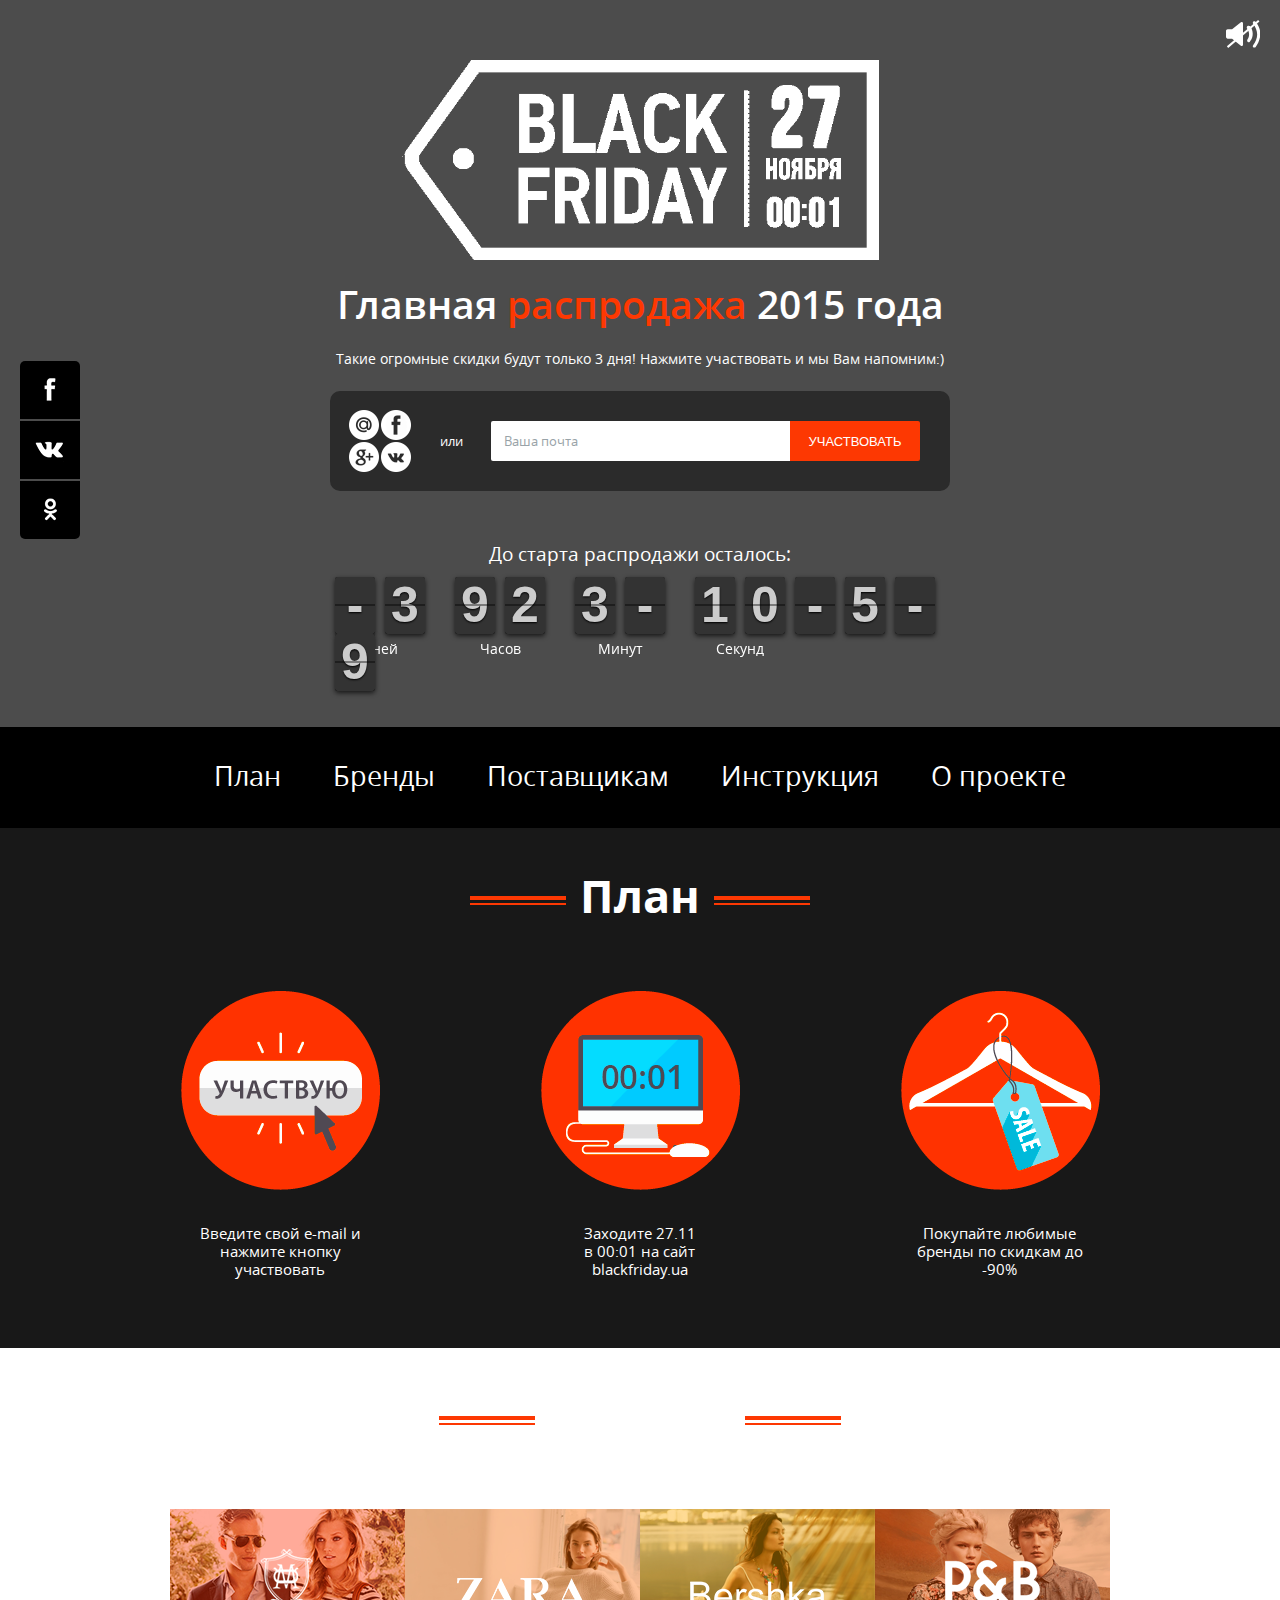
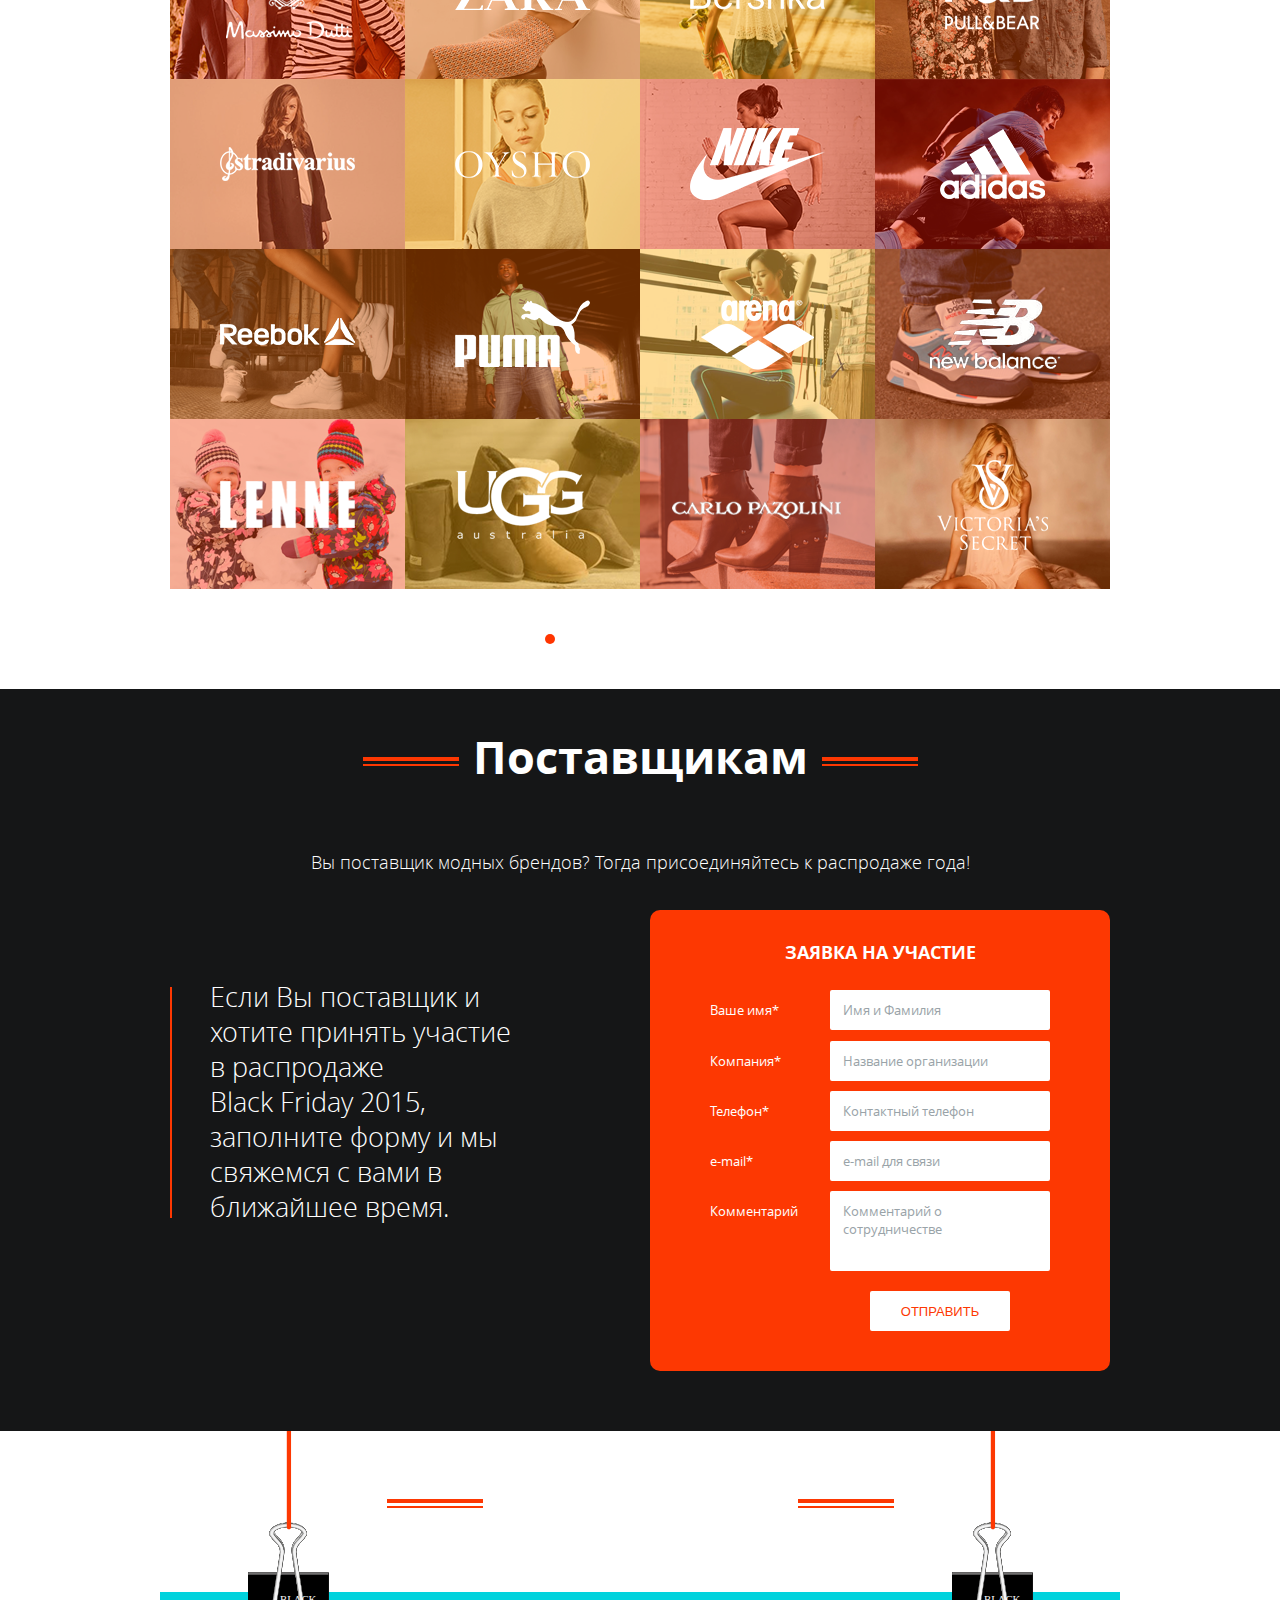
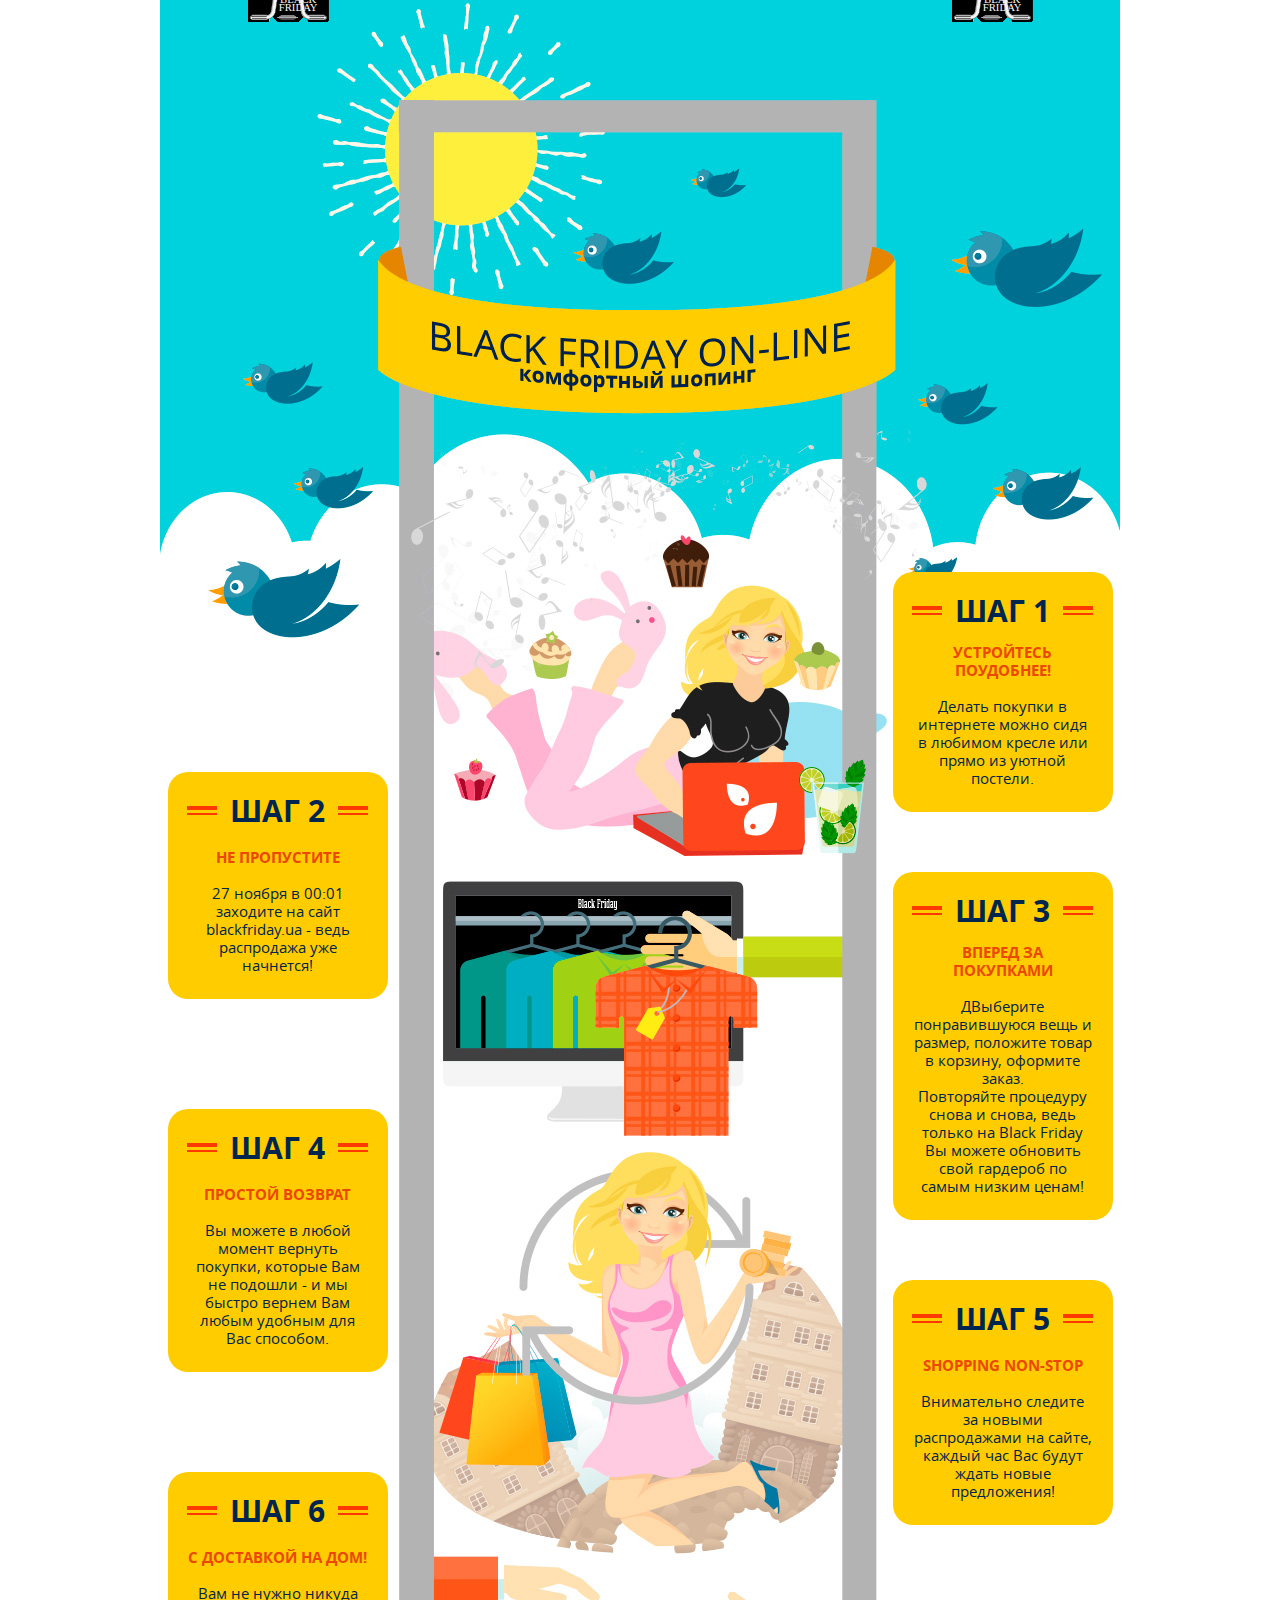
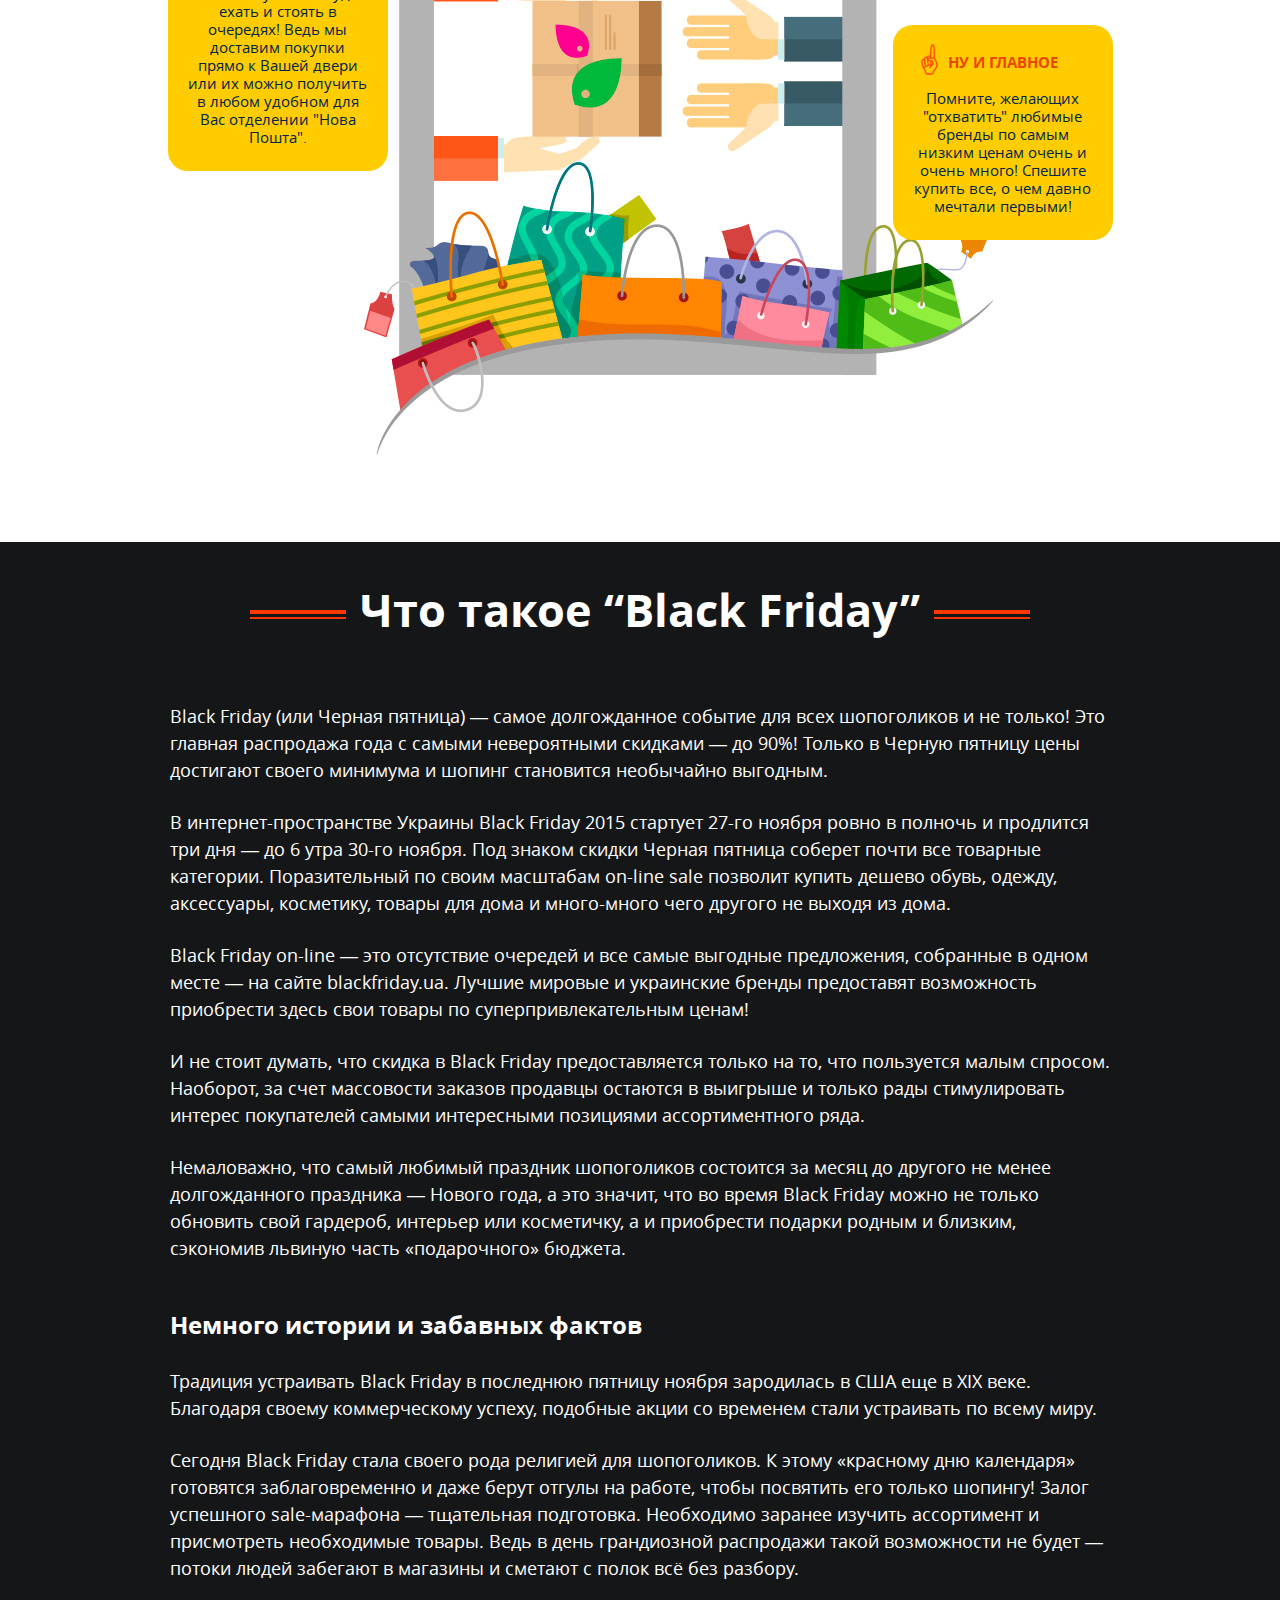
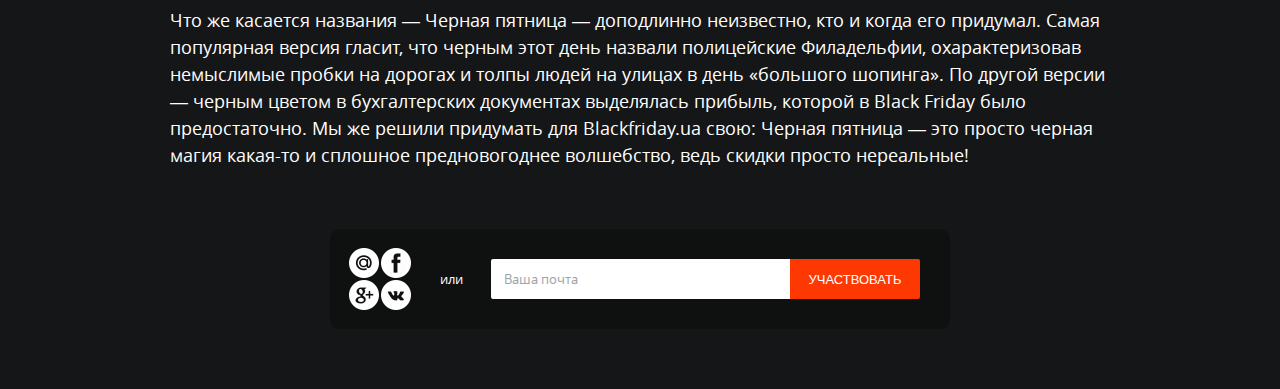
==== commit fd5c6860: "upd" ====
--- a/index.html
+++ b/index.html
@@ -17,8 +17,37 @@
 <!-- BEGIN  out-->
 <div class="out">
 	<section class="promo js-anchor">
+		<button class="btn-sound js-btn-sound">
+			<svg width="34px" height="28px" version="1.1" id="Слой_1" xmlns="http://www.w3.org/2000/svg" xmlns:xlink="http://www.w3.org/1999/xlink" x="0px" y="0px"
+				 viewBox="103.1 109.1 8.4 6.9" enable-background="new 103.1 109.1 8.4 6.9" xml:space="preserve">
+			<g>
+				<g>
+					<g>
+						<rect id="SVGID_1_" x="103.1" y="109.3" fill="none" width="8.4" height="6.8"/>
+					</g>
+					<g>
+						<defs>
+							<rect id="SVGID_2_" x="103.1" y="109.3" width="8.4" height="6.8"/>
+						</defs>
+						<clipPath id="SVGID_3_">
+							<use xlink:href="#SVGID_2_"  overflow="visible"/>
+						</clipPath>
+						<path clip-path="url(#SVGID_3_)" fill="#FFFFFF" d="M107.3,115.2c0,0.1-0.1,0.3-0.2,0.3c-0.1,0-0.1,0-0.2,0c-0.1,0-0.2,0-0.2-0.1
+							l-2.1-1.7h-1.1c-0.2,0-0.4-0.2-0.4-0.4v-1.5c0-0.2,0.2-0.4,0.4-0.4h1.1l2.1-1.7c0.1-0.1,0.3-0.1,0.4-0.1c0.1,0.1,0.2,0.2,0.2,0.3
+							V115.2z M108.8,114.6C108.8,114.6,108.8,114.6,108.8,114.6c-0.1,0-0.2,0-0.3-0.1l-0.1-0.1c-0.1-0.1-0.1-0.3,0-0.5
+							c0.3-0.4,0.4-0.8,0.4-1.3c0-0.5-0.2-1-0.5-1.4c-0.1-0.1-0.1-0.4,0-0.5l0.1-0.1c0.1-0.1,0.2-0.1,0.3-0.1s0.2,0.1,0.3,0.1
+							c0.5,0.6,0.7,1.2,0.7,1.9c0,0.7-0.2,1.3-0.6,1.8C109,114.5,108.9,114.6,108.8,114.6L108.8,114.6z M110.4,115.8
+							c-0.1,0.1-0.2,0.1-0.3,0.1h0c-0.1,0-0.2,0-0.3-0.1l0,0c-0.1-0.1-0.1-0.4,0-0.5c0.6-0.7,1-1.7,1-2.6c0-1-0.4-1.9-1-2.7
+							c-0.1-0.1-0.1-0.4,0-0.5l0,0c0.1-0.1,0.2-0.1,0.3-0.1c0.1,0,0.2,0,0.3,0.1c0.8,0.9,1.2,2,1.2,3.2
+							C111.5,113.8,111.1,114.9,110.4,115.8L110.4,115.8z"/>
+					</g>
+				</g>
+			</g>
+			<rect class="no-sound" x="107.1" y="107.5" transform="matrix(0.6439 0.7651 -0.7651 0.6439 124.331 -42.0654)" fill="#FFFFFF" width="0.5" height="10.1"/>
+			</svg>
+		</button>
 		<div class="video">
-			<video autoplay loop muted>
+			<video autoplay loop muted class="js-video">
 				<source src="video/RESULT.webm"></source>
 				<source src="video/RESULT.mp4"></source>
 				<source src="video/RESULT2.ogg"></source>
@@ -26,14 +55,7 @@
 		</div>
 		<div class="inner">
 			<div class="sticker">
-				<div class="sticker__inner">
-					<span class="sticker__text">Black<br>friday</span>
-					<div class="sticker__info">
-						<span>27</span>
-						<small>ноября</small>
-						<time>00:01</time>
-					</div>
-				</div>				
+				<img src="img/Black-Friday.gif" alt="">			
 			</div>
 			<div class="promo__inner">
 				<div class="promo__title">Главная <span>распродажа</span> 2015 года</div>
@@ -82,6 +104,26 @@
 					<li><a href="#" class="js-anchor-link" data-id="info">О проекте</a></li>
 				</ul>
 			</nav>
+			<div class="main-share">
+				<p>Такие огромные скидки будут только 3 дня! Нажмите участвовать и мы Вам напомним :)</p>
+				<div class="share">
+					<div class="share__social">
+						<ul class="social">
+							<li><a href="#" class="is-mail"></a></li>
+							<li><a href="#" class="is-fb"></a></li>
+							<li><a href="#" class="is-gp"></a></li>
+							<li><a href="#" class="is-vk"></a></li>
+						</ul>						
+						<span class="share__label">или</span>
+					</div>					
+					<div class="share__form">
+						<form action="">
+							<input type="text" class="input" placeholder="Ваша почта">
+							<button class="btn btn_orange">Участвовать</button>
+						</form>
+					</div>
+				</div>
+			</div>
 		</div>
 	</header>
 	<section class="plans js-anchor" data-anchor="plans">
@@ -116,7 +158,7 @@
 			</ul>
 		</div>
 	</section>
-	<section class="brends js-anchor" data-anchor="brends">
+	<section class="brends js-anchor js-section" data-anchor="brends" data-type="background" data-speed="5">
 		<div class="inner">			
 			<div class="title"><span>Бренды</span></div>
 			<div class="slider js-slider">
@@ -1213,7 +1255,7 @@
 			</div>
 		</div>
 	</section>
-	<section class="instruction js-anchor" data-anchor="instruction">
+	<section class="instruction js-anchor js-section" data-anchor="instruction" data-type="background" data-speed="5">
 		<div class="title"><span>Инструкция</span></div>
 		<div class="steps">
 			<div class="step is-right is-one">
@@ -1265,7 +1307,7 @@
 			</div>
 		</div>
 	</section>
-	<section class="info js-anchor" data-anchor="info">	
+	<section class="info js-anchor js-about" data-anchor="info">	
 		<div class="info__inner">
 			<div class="title"><span>Что такое “Black Friday”</span></div>
 			<div class="text">
@@ -1304,28 +1346,6 @@
 			</div>
 		</div>		
 	</section>
-
-	<div class="main-share">
-		<p>Такие огромные скидки будут только 3 дня! Нажмите участвовать и мы Вам напомним :)</p>
-		<div class="share">
-			<div class="share__social">
-				<ul class="social">
-					<li><a href="#" class="is-mail"></a></li>
-					<li><a href="#" class="is-fb"></a></li>
-					<li><a href="#" class="is-gp"></a></li>
-					<li><a href="#" class="is-vk"></a></li>
-				</ul>						
-				<span class="share__label">или</span>
-			</div>					
-			<div class="share__form">
-				<form action="">
-					<input type="text" class="input" placeholder="Ваша почта">
-					<button class="btn btn_orange">Участвовать</button>
-				</form>
-			</div>
-		</div>
-	</div>
-
 	
 </div>
 <!-- END out-->
--- a/css/screen.css
+++ b/css/screen.css
@@ -32,7 +32,7 @@
 @font-face { font-family: "OpenSans Bold"; src: url("fonts/opensans-bold.eot"); src: url("fonts/opensans-bold.eot?#iefix") format("embedded-opentype"), url("fonts/opensans-bold.woff2") format("woff2"), url("fonts/opensans-bold.woff") format("woff"), url("fonts/opensans-bold.ttf") format("truetype"); font-weight: normal; font-style: normal; }
 @font-face { font-family: "OpenSans ExtraBold"; src: url("fonts/opensans-extrabold.eot"); src: url("fonts/opensans-extrabold.eot?#iefix") format("embedded-opentype"), url("fonts/opensans-extrabold.woff2") format("woff2"), url("fonts/opensans-extrabold.woff") format("woff"), url("fonts/opensans-extrabold.ttf") format("truetype"); font-weight: normal; font-style: normal; }
 @font-face { font-family: "BebasNeue Bold"; src: url("fonts/bebasneue_bold.eot"); src: url("fonts/bebasneue_bold.eot?#iefix") format("embedded-opentype"), url("fonts/bebasneue_bold.woff2") format("woff2"), url("fonts/bebasneue_bold.woff") format("woff"), url("fonts/bebasneue_bold.ttf") format("truetype"); font-weight: normal; font-style: normal; }
-body { font-family: "OpenSans Regular", Arial, sans-serif; font-size: 18px; line-height: 1.4; background: url(../img/bg.jpg) center center; }
+body { font-family: "OpenSans Regular", Arial, sans-serif; font-size: 18px; line-height: 1.4; }
 @media only screen and (max-width: 800px) { body { font-size: 11px; } }
 
 h1, h2, h3, h4, h5, h6, b, strong, em, i, td, th { font-style: normal; font-weight: normal; }
@@ -98,6 +98,11 @@
 .slick-dots li:before { display: none; }
 .slick-dots button { display: block; width: 6px; height: 6px; background: white; -moz-box-shadow: 0 1px 5px rgba(0, 0, 0, 0.25); -webkit-box-shadow: 0 1px 5px rgba(0, 0, 0, 0.25); box-shadow: 0 1px 5px rgba(0, 0, 0, 0.25); cursor: pointer; font: 0/0 a; text-shadow: none; color: transparent; border-radius: 50%; }
 .slick-dots button:hover { box-shadow: none; }
+
+.btn-sound { background: none; position: absolute; top: 20px; right: 20px; z-index: 500; }
+.btn-sound.is-active .no-sound { display: none; }
+
+.js-section { background: url(../img/bg.jpg) center 0 repeat fixed; }
 
 .video { position: absolute; top: 0; left: 0; right: 0; bottom: 0; }
 @media only screen and (max-width: 800px) { .video { display: none; } }
@@ -159,6 +164,8 @@
 @media only screen and (max-width: 800px) { .header__inner { z-index: 500; border: 1px solid #242323; position: fixed; top: 0; left: 0; right: 0; height: 40px; } }
 .header__inner.is-fixed { position: fixed; top: 0; left: 0; right: 0; z-index: 500; }
 .header__inner.is-fixed .main-social { visibility: visible; opacity: 1; }
+.header__inner.is-fixed .main-share { top: 50%; visibility: visible; opacity: 1; }
+.header__inner.is-fixed .main-share.is-hidden { top: 20%; opacity: 0; visibility: hidden; }
 
 .nav { font-size: 0; text-align: center; }
 @media only screen and (max-width: 800px) { .nav { position: absolute; top: 100%; right: -1px; left: -1px; margin: 1px 0 0; background: rgba(0, 0, 0, 0.95); text-align: left; padding: 5px 0 15px; -moz-transition: all 0.25s; -o-transition: all 0.25s; -webkit-transition: all 0.25s; transition: all 0.25s; visibility: hidden; opacity: 0; } }
@@ -215,9 +222,10 @@
 .partner__inner { display: block; height: 170px; position: relative; max-width: 235px; overflow: hidden; }
 @media only screen and (max-width: 800px) { .partner__inner { width: 140px; height: 100px; } }
 .partner__inner:hover img { -webkit-transform: scale(1.2) rotate(3deg); -moz-transform: scale(1.2) rotate(3deg); -ms-transform: scale(1.2) rotate(3deg); -o-transform: scale(1.2) rotate(3deg); transform: scale(1.2) rotate(3deg); }
+.partner__inner:hover .partner__center i { visibility: hidden; opacity: 0; }
 .partner__inner img { position: absolute; top: 0; left: 0; min-width: 100%; min-height: 100%; -moz-transition: -moz-transform 0.2s ease-out; -o-transition: -o-transform 0.2s ease-out; -webkit-transition: -webkit-transform 0.2s ease-out; transition: transform 0.2s ease-out; will-change: transform; }
 .partner__center { position: absolute; z-index: 2; top: 0; left: 0; bottom: 0; right: 0; opacity: 0; will-change: opacity; }
-.partner__center i { display: inline-block; }
+.partner__center i { display: inline-block; -moz-transition: visibility 0.2s, opacity 0.2s; -o-transition: visibility 0.2s, opacity 0.2s; -webkit-transition: visibility 0.2s, opacity 0.2s; transition: visibility 0.2s, opacity 0.2s; }
 @media only screen and (max-width: 800px) { .partner__center i { -ms-transform: scale(0.6); -webkit-transform: scale(0.6); transform: scale(0.6); margin: -35px 0 0 -47px; } }
 .partner__center i.is-dutti { background: url('../img/icons-s0e2697cead.png') 0 -6871px no-repeat; width: 235px; height: 170px; }
 .partner__center i.is-stradivarius { background: url('../img/icons-s0e2697cead.png') 0 -24506px no-repeat; width: 235px; height: 170px; }
@@ -483,7 +491,7 @@
 @media only screen and (max-width: 1024px) { .instruction { padding: 0 0 50px; } }
 @media only screen and (max-width: 800px) { .instruction { display: none; } }
 
-.steps { max-width: 965px; height: 2090px; margin: 0 auto; padding: 580px 10px 0; background: url(../img/instruction-bg.jpg) no-repeat top center; position: relative; }
+.steps { max-width: 965px; height: 2090px; margin: 0 auto; padding: 580px 10px 0; background: url(../img/instruction-bg1.jpg) no-repeat top center; position: relative; }
 @media only screen and (max-width: 1024px) { .steps { padding: 430px 8px 0; width: 710px; height: 1545px; -webkit-background-size: contain; -o-background-size: contain; background-size: contain; background-color: white; } }
 @media only screen and (max-width: 800px) { .steps { display: none; } }
 .steps:before, .steps:after { content: ""; position: absolute; bottom: 100%; background: url("../img/svg/pin.svg") no-repeat 0 0; -moz-background-size: 81px 220px; -o-background-size: 81px 220px; -webkit-background-size: 81px 220px; background-size: 81px 220px; width: 81px; height: 220px; display: inline-block; margin-bottom: -30px; }
@@ -563,7 +571,7 @@
 .main-social a:before { position: absolute; top: 50%; left: 50%; content: ""; }
 @media only screen and (max-width: 800px) { .main-social a:before { display: none; } }
 
-.main-share { width: 220px; padding: 20px; background: rgba(0, 0, 0, 0.5); text-align: center; color: white; border-radius: 10px; position: fixed; top: 50%; right: 20px; margin-top: -150px; z-index: 300; }
+.main-share { width: 220px; padding: 20px; background: rgba(0, 0, 0, 0.5); text-align: center; color: white; border-radius: 10px; position: fixed; top: 20%; right: 20px; margin-top: -150px; z-index: 300; visibility: hidden; opacity: 0; -moz-transition: all 0.5s ease; -o-transition: all 0.5s ease; -webkit-transition: all 0.5s ease; transition: all 0.5s ease; }
 @media only screen and (max-width: 1024px) { .main-share { display: none; } }
 .main-share p { font-size: 13px; line-height: 1.2; margin-bottom: 30px; }
 .main-share .share { padding: 0; background: none; }
@@ -576,31 +584,8 @@
 .main-share .social { width: 100%; margin-bottom: 10px; }
 .main-share .social li { margin: 0 5px; }
 
-.sticker { margin: 0 auto 25px; width: 477px; height: 200px; background: url(../img/sticker-bg.png) no-repeat center center; -webkit-background-size: contain; -o-background-size: contain; background-size: contain; position: relative; font-family: "BebasNeue Bold", Arial, sans-serif; color: white; line-height: 1; -moz-user-select: -moz-none; -ms-user-select: none; -webkit-user-select: none; user-select: none; *zoom: 1; }
+.sticker { margin: 0 auto 25px; width: 477px; height: 200px; position: relative; font-family: "BebasNeue Bold", Arial, sans-serif; color: white; line-height: 1; -moz-user-select: -moz-none; -ms-user-select: none; -webkit-user-select: none; user-select: none; *zoom: 1; }
 .sticker:after { content: " "; display: table; clear: both; }
 @media only screen and (max-width: 1024px) { .sticker { width: 389px; height: 164px; margin-bottom: 50px; } }
 @media only screen and (max-width: 800px) { .sticker { width: 240px; height: 101px; margin-bottom: 25px; } }
-.sticker:before { content: ""; position: absolute; top: 50%; left: 48px; margin-top: -11px; width: 21px; height: 21px; background: white; border-radius: 50%; }
-@media only screen and (max-width: 1024px) { .sticker:before { width: 18px; height: 18px; margin-top: -9px; } }
-@media only screen and (max-width: 800px) { .sticker:before { width: 10px; height: 10px; margin-top: -5px; left: 24px; } }
-.sticker__inner { display: table; width: 100%; }
-.sticker__text, .sticker__info { display: table-cell; vertical-align: top; }
-.sticker__text { font-size: 90px; text-transform: uppercase; line-height: 0.9; padding: 20px 0 18px 110px; width: 320px; }
-@media only screen and (max-width: 1024px) { .sticker__text { padding: 20px 0 18px 95px; font-size: 68px; width: 260px; } }
-@media only screen and (max-width: 800px) { .sticker__text { width: 160px; padding: 10px 0 9px 55px; font-size: 45px; } }
-.sticker__info { text-align: center; padding: 11px 0; position: relative; }
-@media only screen and (max-width: 1024px) { .sticker__info { padding: 15px 0; } }
-@media only screen and (max-width: 800px) { .sticker__info { padding: 5px 0; } }
-.sticker__info:before { position: absolute; top: 25px; bottom: 30px; left: 0; width: 4px; background: white; content: ""; }
-@media only screen and (max-width: 1024px) { .sticker__info:before { bottom: 25px; } }
-@media only screen and (max-width: 800px) { .sticker__info:before { top: 10px; bottom: 10px; width: 2px; } }
-.sticker__info span, .sticker__info small, .sticker__info time { display: block; }
-.sticker__info span { font-size: 100px; text-transform: uppercase; line-height: 0.9; }
-@media only screen and (max-width: 1024px) { .sticker__info span { font-size: 70px; } }
-@media only screen and (max-width: 800px) { .sticker__info span { font-size: 50px; } }
-.sticker__info small { font-size: 35px; }
-@media only screen and (max-width: 1024px) { .sticker__info small { font-size: 26px; } }
-@media only screen and (max-width: 800px) { .sticker__info small { font-size: 18px; } }
-.sticker__info time { font-size: 40px; }
-@media only screen and (max-width: 1024px) { .sticker__info time { font-size: 36px; } }
-@media only screen and (max-width: 800px) { .sticker__info time { font-size: 20px; } }
+.sticker img { width: 100%; }
